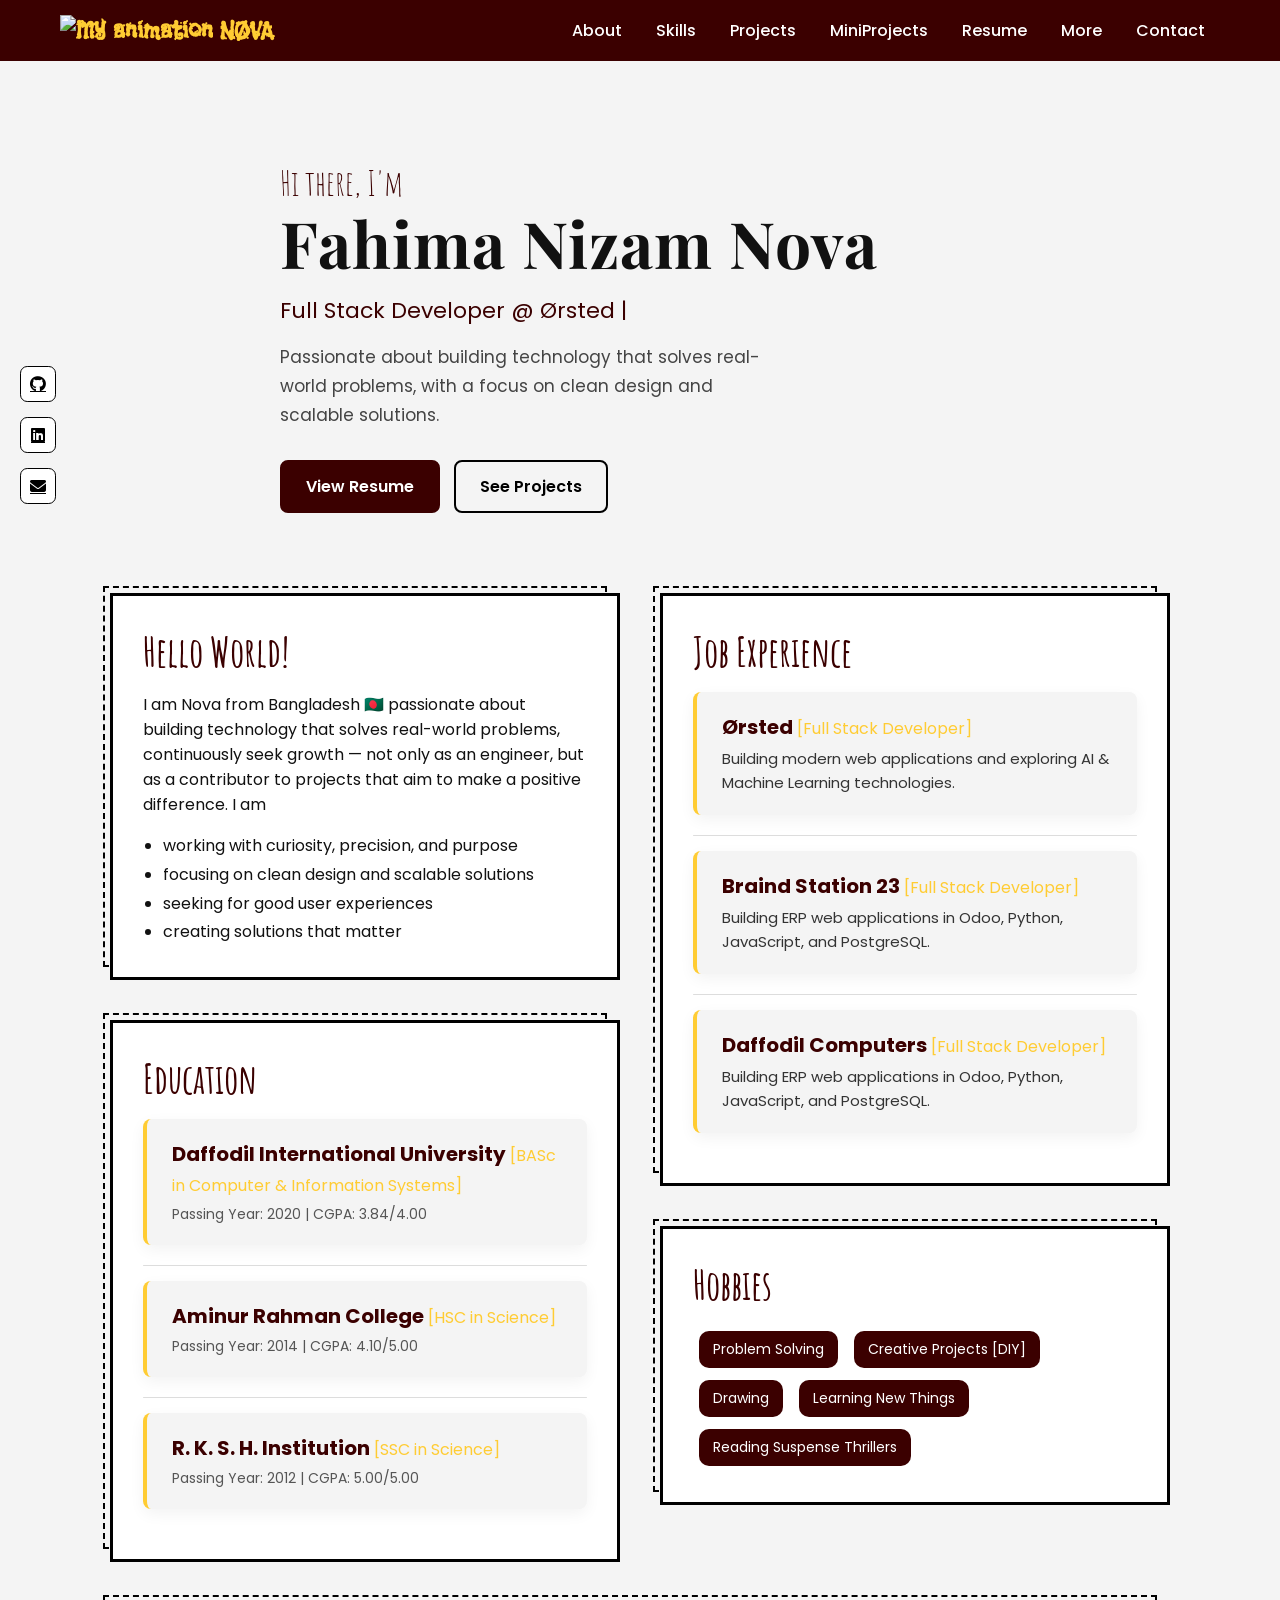
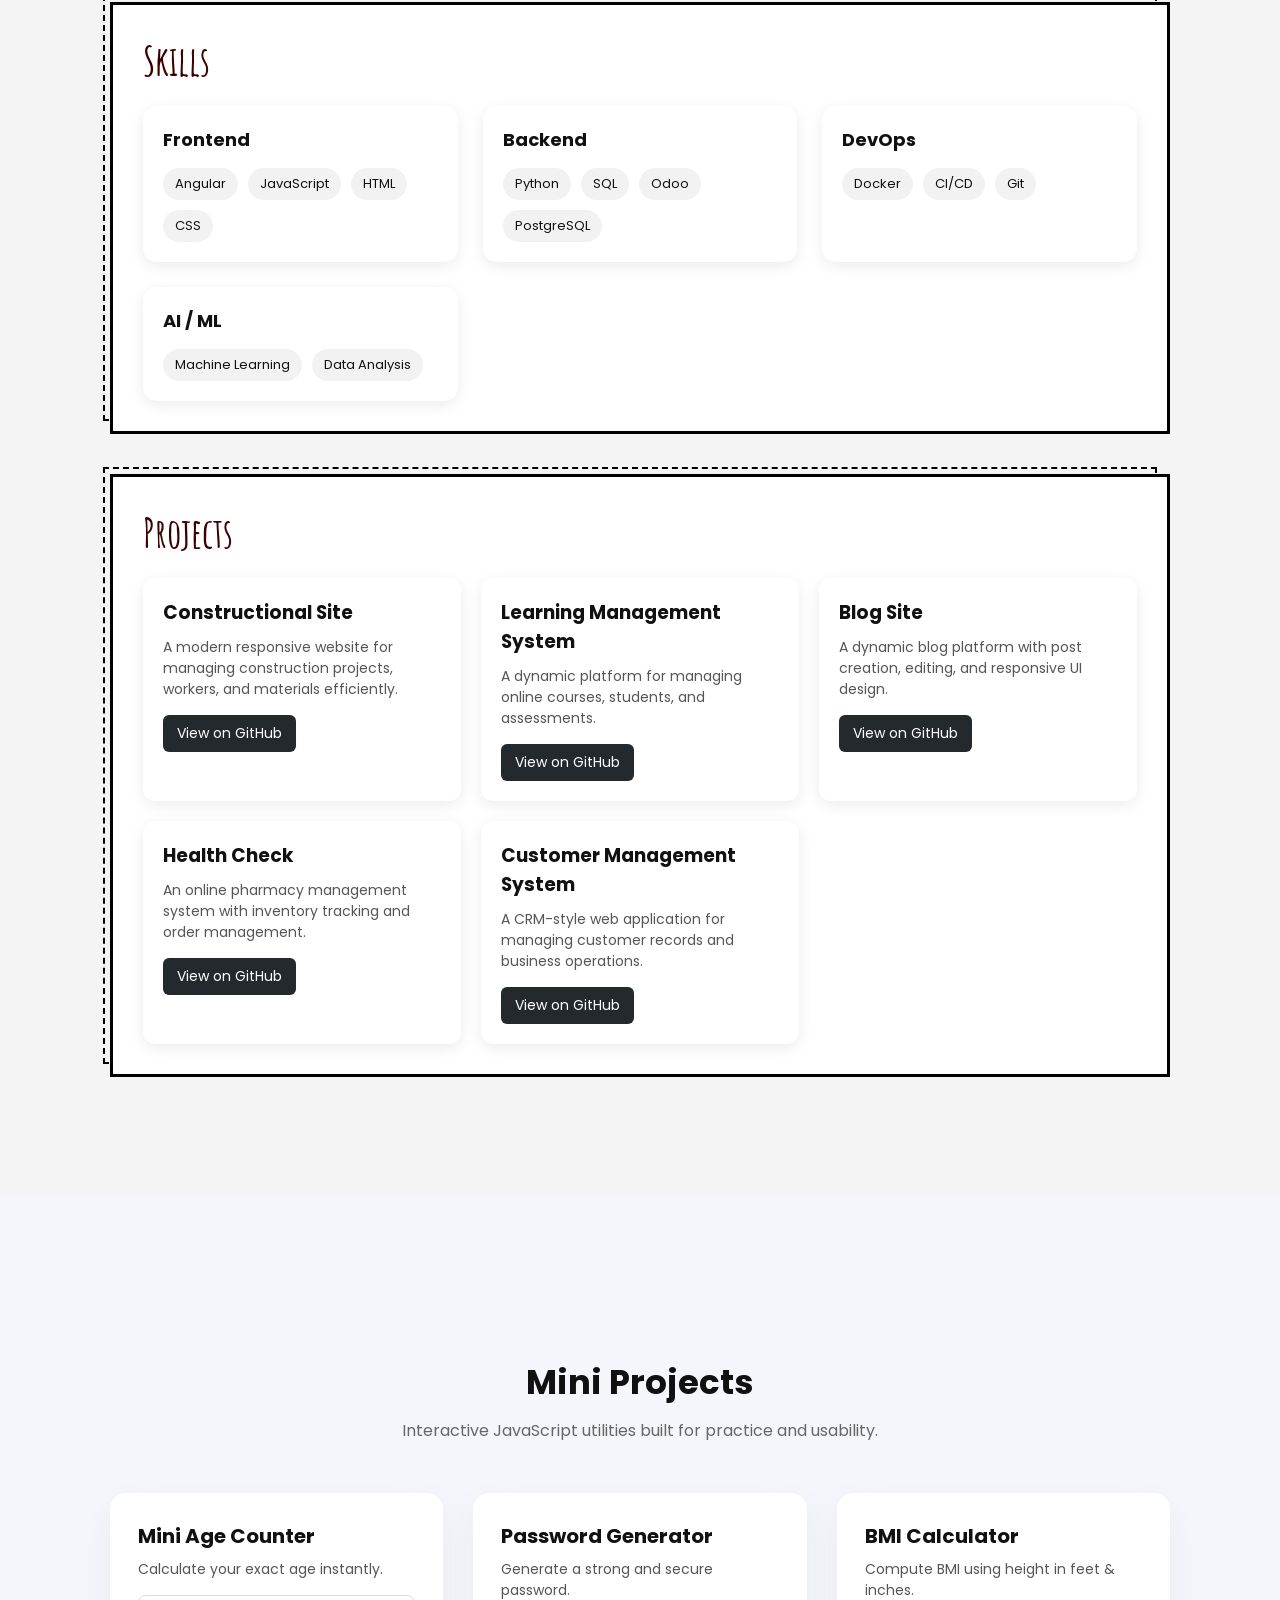
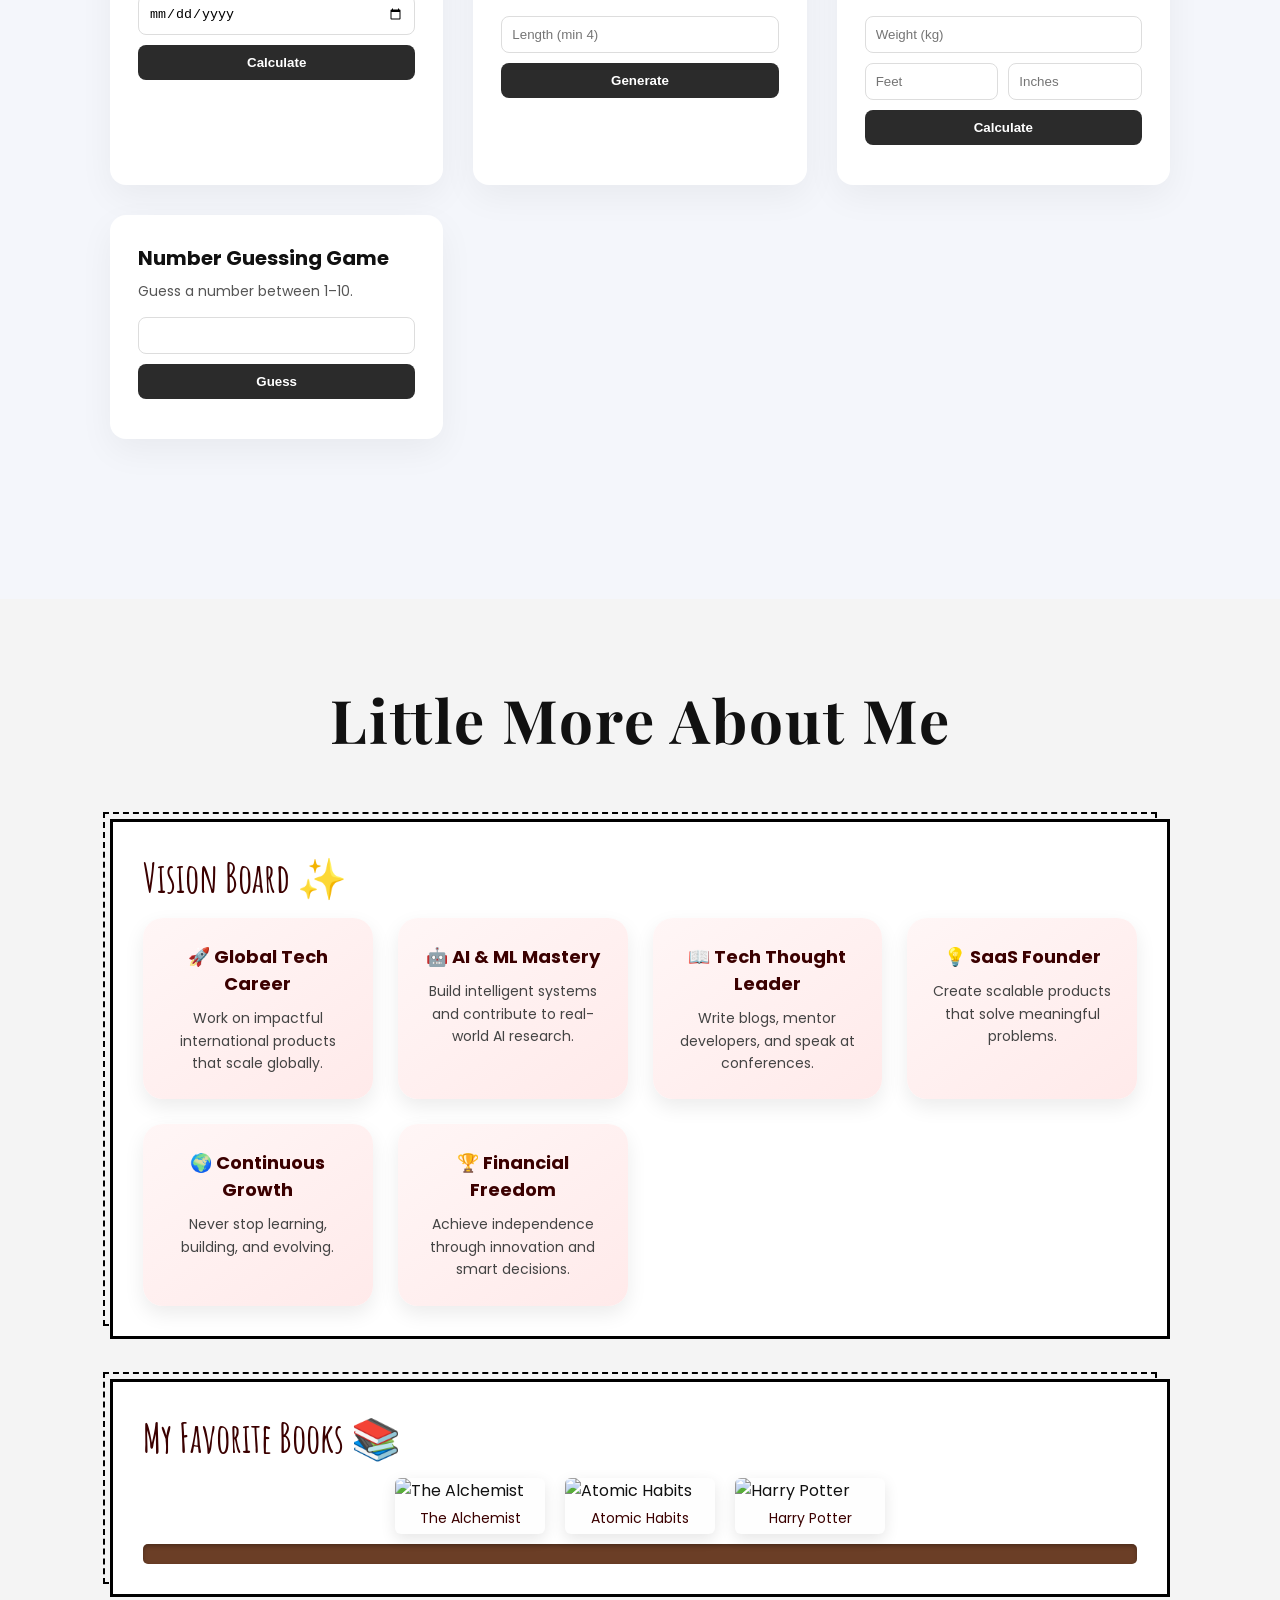
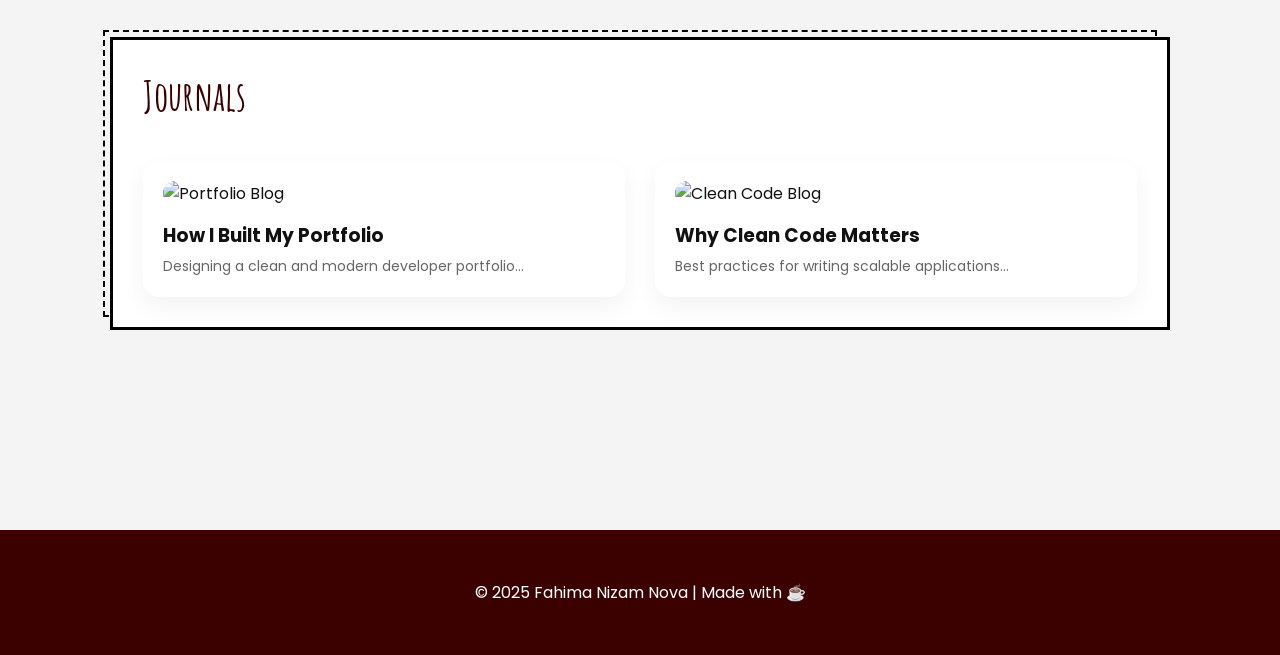
==== index.html @ 0712ff19 "profile image removed and made the page mobile responsive" ====
<!DOCTYPE html>
<html lang="en">

<head>
  <meta charset="UTF-8">
  <meta name="viewport" content="width=device-width, initial-scale=1.0">
  <title>Fahima Nizam Nova | Portfolio</title>

  <link rel="icon" type="image/png" href="assets/images/coffee.png">

  <link
    href="https://fonts.googleapis.com/css2?family=Amatic+SC:wght@700&family=Creepster&family=Flavors&family=Rubik+Wet+Paint&family=Patrick+Hand&family=Playfair+Display:wght@700&family=Poppins:wght@400;600&display=swap"
    rel="stylesheet">


  <link rel="stylesheet" href="https://cdnjs.cloudflare.com/ajax/libs/font-awesome/6.5.0/css/all.min.css">

  <link rel="stylesheet" href="assets/css/style.css">
</head>

<body>

  <!-- ================= NAVBAR ================= -->
  <nav class="navbar">
    <div class="nav-container">
      <div class="logo" id="logo">
        <img src="assets/images/hp_owl.png" alt="My animation" width="20">
        NØVA
      </div>

      <div class="nav-menu">
        <a href="#about">About</a>
        <a href="#skills">Skills</a>
        <a href="#projects">Projects</a>
        <a href="#mini-projects">MiniProjects</a>
        <a href="https://drive.google.com/file/d/1f1sk7_fA4Vdjxr1X1xU9TRYpZYT4E-xo/view?usp=sharing"
          target="_blank">Resume</a>
        <a href="#more-about">More</a>
        <a href="#contact">Contact</a>
      </div>

      <!-- <div class="nav-social">
        <a href="https://github.com/fahimanizam" target="_blank"><i class="fab fa-github"></i></a>
        <a href="https://www.linkedin.com/in/fahima-nizam-nova/" target="_blank"><i class="fab fa-linkedin"></i></a>
        <a href="https://www.facebook.com/fahimanizam" target="_blank"><i class="fab fa-facebook"></i></a>
      </div> -->
    </div>
  </nav>

  <!-- ================= RESUME ================= -->
  <section id="resume">
    <div class="container">
      <div class="hero">
        <div class="hero-text">
          <span class="hero-greeting">Hi there, I'm</span>
          <h1>Fahima Nizam Nova</h1>
          <p class="hero-role">Full Stack Developer @ Ørsted | <span class="typing"></span></p>
          <p class="hero-bio">Passionate about building technology that solves real-world problems, with a focus on
            clean design and scalable solutions.</p>
          <div class="hero-actions">
            <a href="https://drive.google.com/file/d/1f1sk7_fA4Vdjxr1X1xU9TRYpZYT4E-xo/view?usp=sharing"
              target="_blank" class="hero-btn primary">View Resume</a>
            <a href="#projects" class="hero-btn">See Projects</a>
          </div>
        </div>
      </div>

      <div class="grid">
        <div>

          <div class="section" id="about">
            <h2>Hello World!</h2>
            <p>
              I am Nova from Bangladesh 🇧🇩 passionate about building technology that solves real-world problems,
              continuously seek growth — not only as an engineer, but as a contributor to projects that aim to make a
              positive difference. I am
            </p>

            <ul style="list-style-type: disc; padding-left: 20px; line-height: 1.8; margin-top: 15px;">
              <li>working with curiosity, precision, and purpose</li>
              <li>focusing on clean design and scalable solutions</li>
              <li>seeking for good user experiences</li>
              <li>creating solutions that matter</li>
            </ul>
          </div>

          <div class="section" id="education">
            <h2>Education</h2>
            <div class="education-item">
              <h3>Daffodil International University <span class="degree">[BASc in Computer & Information Systems]</span>
              </h3>
              <span class="duration">Passing Year: 2020 | CGPA: 3.84/4.00</span>
            </div>
            <div class="divider"></div>
            <div class="education-item">
              <h3>Aminur Rahman College <span class="degree">[HSC in Science]</span></h3>
              <span class="duration">Passing Year: 2014 | CGPA: 4.10/5.00</span>
            </div>
            <div class="divider"></div>
            <div class="education-item">
              <h3>R. K. S. H. Institution <span class="degree">[SSC in Science]</span></h3>
              <span class="duration">Passing Year: 2012 | CGPA: 5.00/5.00</span>
            </div>
          </div>
        </div>

        <div>

          <div class="section" id="experience">
            <h2>Job Experience</h2>

            <div class="experience-item" data-start="2023-09-01">
              <h3>Ørsted <span class="role">[Full Stack Developer]</span></h3>
              <span class="duration"></span>
              <p>Building modern web applications and exploring AI & Machine Learning technologies.</p>
            </div>

            <div class="divider"></div>

            <div class="experience-item" data-start="2022-01-01" data-end="2023-05-31">
              <h3>Braind Station 23 <span class="role">[Full Stack Developer]</span></h3>
              <span class="duration"></span>
              <p>Building ERP web applications in Odoo, Python, JavaScript, and PostgreSQL.</p>
            </div>

            <div class="divider"></div>

            <div class="experience-item" data-start="2020-11-01" data-end="2021-12-31">
              <h3>Daffodil Computers <span class="role">[Full Stack Developer]</span></h3>
              <span class="duration"></span>
              <p>Building ERP web applications in Odoo, Python, JavaScript, and PostgreSQL.</p>
            </div>
          </div>

          <div class="section">
            <h2>Hobbies</h2>
            <div class="hobbies">
              <span>Problem Solving</span>
              <span>Creative Projects [DIY]</span>
              <span>Drawing</span>
              <span>Learning New Things</span>
              <span>Reading Suspense Thrillers</span>
            </div>
          </div>

        </div>
      </div>

      <!-- ================= SKILLS ================= -->
      <div class="section" id="skills">
        <h2>Skills</h2>

        <div class="skills-container">

          <!-- Frontend -->
          <div class="skill-category">
            <h3>Frontend</h3>
            <div class="skill-tags">
              <span>Angular</span>
              <span>JavaScript</span>
              <span>HTML</span>
              <span>CSS</span>
            </div>
          </div>

          <!-- Backend -->
          <div class="skill-category">
            <h3>Backend</h3>
            <div class="skill-tags">
              <span>Python</span>
              <span>SQL</span>
              <span>Odoo</span>
              <span>PostgreSQL</span>
            </div>
          </div>

          <!-- DevOps -->
          <div class="skill-category">
            <h3>DevOps</h3>
            <div class="skill-tags">
              <span>Docker</span>
              <span>CI/CD</span>
              <span>Git</span>
            </div>
          </div>

          <!-- AI & ML -->
          <div class="skill-category">
            <h3>AI / ML</h3>
            <div class="skill-tags">
              <span>Machine Learning</span>
              <span>Data Analysis</span>
            </div>
          </div>

        </div>
      </div>

      <!-- ================= PROJECTS ================= -->
      <div class="section" id="projects">
        <h2>Projects</h2>

        <div class="projects-container">

          <div class="project-card">
            <h3>Constructional Site</h3>
            <p>A modern responsive website for managing construction projects, workers, and materials efficiently.
            </p>
            <a href="https://github.com/fahimanizam/construction_management_system.git" target="_blank"
              class="github-btn">View on
              GitHub</a>
          </div>

          <div class="project-card">
            <h3>Learning Management System</h3>
            <p>A dynamic platform for managing online courses, students, and assessments.</p>
            <a href="https://github.com/fahimanizam/learning_management_system" target="_blank" class="github-btn">View
              on GitHub</a>
          </div>

          <div class="project-card">
            <h3>Blog Site</h3>
            <p>A dynamic blog platform with post creation, editing, and responsive UI design.</p>
            <a href="https://github.com/yourusername/blog-site" target="_blank" class="github-btn">View on
              GitHub</a>
          </div>

          <div class="project-card">
            <h3>Health Check</h3>
            <p>An online pharmacy management system with inventory tracking and order management.</p>
            <a href="https://github.com/fahimanizam/health-checks.git" target="_blank" class="github-btn">View on
              GitHub</a>
          </div>

          <div class="project-card">
            <h3>Customer Management System</h3>
            <p>A CRM-style web application for managing customer records and business operations.</p>
            <a href="https://github.com/fahimanizam/customer-management.git" target="_blank" class="github-btn">View on
              GitHub</a>
          </div>

        </div>
      </div>

    </div>
  </section>

  <!-- ================= MINI PROJECTS ================= -->
  <section id="mini-projects">
    <div class="container">
      <div class="mini-projects-header">
        <h1>Mini Projects</h1>
        <p>Interactive JavaScript utilities built for practice and usability.</p>
      </div>

      <div class="mini-projects-grid">

        <!-- Age Counter -->
        <div class="mini-project">
          <h2>Mini Age Counter</h2>
          <p>Calculate your exact age instantly.</p>
          <input type="date" id="birthdate">
          <button onclick="calculateAge()">Calculate</button>
          <div class="result" id="result"></div>
        </div>

        <!-- Password Generator -->
        <div class="mini-project">
          <h2>Password Generator</h2>
          <p>Generate a strong and secure password.</p>
          <input type="number" id="passLength" placeholder="Length (min 4)">
          <button onclick="generatePassword()">Generate</button>
          <div class="result" id="passwordResult"></div>
        </div>

        <!-- BMI Calculator -->
        <div class="mini-project">
          <h2>BMI Calculator</h2>
          <p>Compute BMI using height in feet & inches.</p>
          <input type="number" id="weight" placeholder="Weight (kg)">
          <div class="height-group">
            <input type="number" id="heightFeet" placeholder="Feet">
            <input type="number" id="heightInch" placeholder="Inches">
          </div>
          <button onclick="calculateBMI()">Calculate</button>
          <div class="result" id="bmiResult"></div>
        </div>

        <!-- Number Guessing -->
        <div class="mini-project">
          <h2>Number Guessing Game</h2>
          <p>Guess a number between 1–10.</p>
          <input type="number" id="guessInput" min="1" max="10">
          <button onclick="checkGuess()">Guess</button>
          <div class="result" id="guessResult"></div>
        </div>

      </div>
    </div>
  </section>

  <!-- More about me -->
  <section id="more-about">
    <div class="container">
      <div class="title">
        <h1>Little More About Me</h1>
      </div>
      <!-- ================= VISION BOARD ================= -->
      <div class="section" id="vision">
        <h2>Vision Board ✨</h2>
        <div class="vision-grid">
          <div class="vision-card">
            <h3>🚀 Global Tech Career</h3>
            <p>Work on impactful international products that scale globally.</p>
          </div>
          <div class="vision-card">
            <h3>🤖 AI & ML Mastery</h3>
            <p>Build intelligent systems and contribute to real-world AI research.</p>
          </div>
          <div class="vision-card">
            <h3>📖 Tech Thought Leader</h3>
            <p>Write blogs, mentor developers, and speak at conferences.</p>
          </div>
          <div class="vision-card">
            <h3>💡 SaaS Founder</h3>
            <p>Create scalable products that solve meaningful problems.</p>
          </div>
          <div class="vision-card">
            <h3>🌍 Continuous Growth</h3>
            <p>Never stop learning, building, and evolving.</p>
          </div>
          <div class="vision-card">
            <h3>🏆 Financial Freedom</h3>
            <p>Achieve independence through innovation and smart decisions.</p>
          </div>
        </div>
      </div>

      <!-- ================= LIBRARY ================= -->
      <div class="section" id="library">
        <h2>My Favorite Books 📚</h2>
        <div class="library-grid">
          <div class="book"
            onclick="openBook('The Alchemist', 'assets/images/books/the_alchemist.jpg', 'A novel by Paulo Coelho about a shepherd journey.')">
            <img src="assets/images/books/the_alchemist.jpg" alt="The Alchemist">
            <p>The Alchemist</p>
          </div>

          <div class="book"
            onclick="openBook('Atomic Habits', 'assets/images/atomic_habits.jpg', 'A self-help book by James Clear on habits.')">
            <img src="assets/images/books/atomic_habits.jpg" alt="Atomic Habits">
            <p>Atomic Habits</p>
          </div>

          <div class="book"
            onclick="openBook('Harry Potter', 'assets/images/books/harry_potter.jpg', 'A fantasy series by J.K. Rowling.')">
            <img src="assets/images/books/harry_potter.jpg" alt="Harry Potter">
            <p>Harry Potter</p>
          </div>
        </div>

        <div id="bookModal" class="book-modal">
          <div class="book-content">
            <span class="close-btn" onclick="closeBook()">✖</span>
            <img id="bookImg" src="" alt="">
            <h3 id="bookTitle"></h3>
            <p id="bookReview"></p>
          </div>
        </div>
      </div>

      <!-- Blog Section -->
      <div class="section" id="blog">
        <h2>Journals</h2>

        <div class="blog-grid">

          <div class="blog-card" data-title="How I Built My Portfolio" data-image="assets/images/blog1.jpg"
            data-content="In this article, I explain how I structured, designed, and optimized my portfolio website for performance and clean UI.">

            <img src="assets/images/blog1.jpg" alt="Portfolio Blog">
            <h3>How I Built My Portfolio</h3>
            <p>Designing a clean and modern developer portfolio...</p>
          </div>

          <div class="blog-card" data-title="Why Clean Code Matters" data-image="assets/images/blog2.jpg"
            data-content="Clean code improves maintainability, collaboration, and scalability. Here are the best practices I follow while building applications.">

            <img src="assets/images/blog2.jpg" alt="Clean Code Blog">
            <h3>Why Clean Code Matters</h3>
            <p>Best practices for writing scalable applications...</p>
          </div>

        </div>
      </div>

      <!-- Modal -->
      <div id="blogModal" class="blog-modal">
        <div class="blog-content">
          <span class="close-btn" onclick="closeBook()">✖</span>
          <img id="modalImage" src="">
          <h3 id="modalTitle"></h3>
          <p id="modalText"></p>
        </div>
      </div>

    </div>

    </div>
  </section>

  <audio id="bg-music" autoplay>
    <source src="assets/music/harry_potter.mp3" type="audio/mpeg">
  </audio>

  <!-- Social + Scroll Wrapper -->
  <div class="side-wrapper">

    <!-- Social Bar -->
    <div class="social-bar">
      <a href="https://github.com/fahimanizam" target="_blank" class="social-item"><i class="fab fa-github"></i></a>
      <a href="https://www.linkedin.com/in/fahima-nizam-nova/" target="_blank" class="social-item"><i
          class="fab fa-linkedin"></i></a>
      <a href="mailto:fahimanizamnova@gmail.com" title="Click me to email" class="social-item gmail">
        <i class="fas fa-envelope"></i>
        <span class="tooltip">fahimanizamnova@gmail.com</span>
      </a>
    </div>


    <!-- Scroll Buttons -->
    <div class="scroll-group">
      <button id="scrollUp" class="scroll-btn">↑</button>
      <button id="scrollDown" class="scroll-btn">↓</button>
    </div>

  </div>

  <!-- ================= FOOTER ================= -->
  <footer>
    <div class="footer" id="contact">
      <p>© 2025 Fahima Nizam Nova | Made with ☕</p>
    </div>
  </footer>

  <!-- ================= JS ================= -->
  <script src="assets/js/script.js"></script>

</body>

</html>
---- assets/css/style.css ----
/* ================= ROOT COLORS ================= */
    :root {
        --primary: #3b0000;
        --accent: #ffcc33;
        --light-bg: #f4f4f4;
        --card-bg: #ffffff;
        --mini-bg: #f9d3d3;
        --text-dark: #111;
        --shelf-bg: #6b3e26;
        --shelf-shadow: rgba(0, 0, 0, 0.3);
    }

    /* ================= GENERAL ================= */
    * {
        margin: 0;
        padding: 0;
        box-sizing: border-box;
        scroll-behavior: smooth;
    }

    body {
        background: var(--light-bg);
        font-family: 'Poppins', sans-serif;
        color: var(--text-dark);
    }

    html {
        scroll-behavior: smooth;
    }

    /* ================= NAVBAR ================= */
    .navbar {
        background: var(--primary);
        padding: 15px 60px;
        position: sticky;
        top: 0;
        z-index: 1000;
    }

    .nav-container {
        display: flex;
        justify-content: space-between;
        align-items: center;
    }

    .logo {
        font-family: 'Flavors', cursive;
        font-size: 24px;
        color: var(--accent);
        cursor: pointer;
        font-weight: bold;
    }

    .nav-menu a {
        margin: 0 15px;
        text-decoration: none;
        color: white;
        font-weight: 500;
        transition: 0.3s;
    }

    .nav-menu a:hover {
        color: var(--accent);
    }

    .nav-social a {
        margin-left: 15px;
        color: white;
        font-size: 18px;
        transition: 0.3s;
    }

    .nav-social a:hover {
        color: var(--accent);
    }

    .typing {
        color: var(--accent);
        font-weight: 600;
    }

    /* ================= CONTAINER ================= */
    .container {
        max-width: 1100px;
        margin: auto;
        padding: 80px 20px;
    }

    /* ================= TITLE ================= */
    .title {
        text-align: center;
        margin-bottom: 60px;
    }

    .title h1 {
        font-family: 'Playfair Display', serif;
        font-size: 60px;
        letter-spacing: 2px;
    }

    .title p {
        font-size: 22px;
        color: var(--primary);
        margin-top: 10px;
    }

    /* ================= GRID ================= */
    .grid {
        display: grid;
        grid-template-columns: 1fr 1fr;
        gap: 40px;
    }

    /* ================= HERO ================= */
    .hero {
        max-width: 720px;
        margin: 20px auto 80px;
    }

    .hero-greeting {
        display: inline-block;
        font-family: 'Amatic SC', cursive;
        font-size: 34px;
        color: var(--primary);
    }

    .hero-text h1 {
        font-family: 'Playfair Display', serif;
        font-size: 64px;
        line-height: 1.1;
        letter-spacing: 1px;
        margin: 4px 0 16px;
    }

    .hero-role {
        font-size: 22px;
        color: var(--primary);
        min-height: 1.5em;
    }

    .hero-bio {
        font-size: 17px;
        line-height: 1.7;
        color: #444;
        max-width: 480px;
        margin-top: 16px;
    }

    .hero-actions {
        display: flex;
        flex-wrap: wrap;
        gap: 14px;
        margin-top: 30px;
    }

    .hero-btn {
        padding: 12px 24px;
        border: 2px solid #000;
        border-radius: 8px;
        color: #000;
        text-decoration: none;
        font-weight: 600;
        transition: 0.3s;
    }

    .hero-btn.primary {
        background: var(--primary);
        border-color: var(--primary);
        color: white;
    }

    .hero-btn:hover {
        background: var(--accent);
        border-color: #000;
        color: #000;
        transform: translateY(-3px);
    }

    /* ================= CARD SECTION ================= */
    /* .section {
      padding: 30px;
      margin-bottom: 40px;
      background: var(--card-bg);
      border-radius: 12px;
      box-shadow: 0 8px 25px rgba(0, 0, 0, 0.08);
      transition: 0.3s ease;
      position: relative;
    } */

    .section {
        border: 3px solid #000;
        padding: 30px;
        margin-bottom: 40px;
        transition: 0.3s ease;
        position: relative;
        background: white;
    }

    .section::before {
        content: "";
        position: absolute;
        top: -10px;
        left: -10px;
        right: 10px;
        bottom: 10px;
        border: 2px dashed #000;
        z-index: -1;
    }

    .section-sticker {
        position: absolute;
        width: 70px;
        opacity: 0.08;
        top: -10px;
        right: -10px;
        transform: rotate(15deg);
        pointer-events: none;
        z-index: 0;
    }

    .section:nth-child(even) .section-sticker {
        left: -10px;
        right: auto;
        transform: rotate(-15deg);
    }

    .section:hover {
        transform: translateY(-5px);
    }

    .section h2 {
        font-family: 'Amatic SC', cursive;
        font-size: 40px;
        margin-bottom: 15px;
        color: var(--primary);
    }

    /* ================= SKILLS / HOBBIES ================= */
    .skills span,
    .hobbies span,
    .projects span {
        display: inline-block;
        background: var(--primary);
        color: white;
        padding: 8px 14px;
        margin: 6px;
        border-radius: 10px;
        font-size: 14px;
        transition: 0.3s;
        cursor: default;
    }

    .skills span:hover,
    .hobbies span:hover,
    .projects span:hover {
        background: var(--accent);
        border: #000 solid 1px;
        color: black;
    }

    /* ================= EDUCATION / EXPERIENCE ================= */
    .education-item,
    .experience-item {
        background: var(--light-bg);
        padding: 20px 25px;
        border-left: 4px solid var(--accent);
        margin-bottom: 20px;
        border-radius: 8px;
        position: relative;
        box-shadow: 0 5px 15px rgba(0, 0, 0, 0.05);
        transition: transform 0.3s ease, box-shadow 0.3s ease;
    }

    .education-item:hover,
    .experience-item:hover {
        transform: translateY(-5px);
        box-shadow: 0 8px 25px rgba(0, 0, 0, 0.1);
    }

    .education-item h3,
    .experience-item h3 {
        font-size: 20px;
        margin-bottom: 5px;
        color: var(--primary);
    }

    .education-item .degree,
    .experience-item .role {
        font-weight: normal;
        color: var(--accent);
        font-size: 16px;
    }

    .education-item .duration,
    .experience-item .duration {
        display: block;
        font-size: 14px;
        color: #555;
    }

    .experience-item p {
        font-size: 15px;
        line-height: 1.6;
        color: #333;
    }

    .divider {
        height: 1px;
        background: #ddd;
        margin: 15px 0;
        border-radius: 2px;
    }

    /* ================= SKILLS ================= */
    .skills-container {
        display: grid;
        grid-template-columns: repeat(auto-fit, minmax(min(250px, 100%), 1fr));
        gap: 25px;
        margin-top: 20px;
    }

    .skill-category {
        background: #ffffff;
        padding: 20px;
        border-radius: 14px;
        box-shadow: 0 4px 15px rgba(0, 0, 0, 0.08);
        transition: 0.3s ease;
    }

    .skill-category:hover {
        transform: translateY(-6px);
        box-shadow: 0 8px 20px rgba(0, 0, 0, 0.12);
    }

    .skill-category h3 {
        margin-bottom: 15px;
        font-size: 18px;
    }

    .skill-tags {
        display: flex;
        flex-wrap: wrap;
        gap: 10px;
    }

    .skill-tags span {
        background: #f2f2f2;
        padding: 6px 12px;
        border-radius: 20px;
        font-size: 13px;
        transition: 0.3s;
    }

    .skill-tags span:hover {
        background: var(--accent);
        color: black;
    }

    /* ================= PROJECTS ================= */

    .projects-container {
        display: grid;
        grid-template-columns: repeat(auto-fit, minmax(min(250px, 100%), 1fr));
        gap: 20px;
        margin-top: 20px;
    }

    .project-card {
        background: #ffffff;
        padding: 20px;
        border-radius: 12px;
        box-shadow: 0 4px 15px rgba(0, 0, 0, 0.08);
        transition: 0.3s ease;
    }

    .project-card:hover {
        transform: translateY(-5px);
        box-shadow: 0 6px 20px rgba(0, 0, 0, 0.12);
    }

    .project-card h3 {
        margin-bottom: 10px;
    }

    .project-card p {
        font-size: 14px;
        color: #555;
        margin-bottom: 15px;
    }

    .github-btn {
        display: inline-block;
        padding: 8px 14px;
        background: #24292e;
        color: white;
        text-decoration: none;
        border-radius: 6px;
        font-size: 14px;
        transition: 0.3s;
    }

    .github-btn:hover {
        background: var(--accent);
        color: black;
    }

    /* ================= MINI PROJECTS ================= */
    #mini-projects {
        padding: 80px 0;
        background: #f4f6fb;
    }

    .mini-projects-header {
        text-align: center;
        margin-bottom: 50px;
    }

    .mini-projects-header h1 {
        font-size: 34px;
        font-weight: 700;
        margin-bottom: 10px;
    }

    .mini-projects-header p {
        color: #666;
    }

    .mini-projects-grid {
        display: grid;
        grid-template-columns: repeat(auto-fit, minmax(min(280px, 100%), 1fr));
        gap: 30px;
    }

    .mini-project {
        background: #fff;
        padding: 28px;
        border-radius: 16px;
        box-shadow: 0 12px 35px rgba(0, 0, 0, 0.05);
        transition: 0.3s ease;
    }

    .mini-project:hover {
        transform: translateY(-6px);
        box-shadow: 0 18px 45px rgba(0, 0, 0, 0.08);
    }

    .mini-project h2 {
        font-size: 20px;
        margin-bottom: 8px;
    }

    .mini-project p {
        font-size: 14px;
        color: #555;
        margin-bottom: 15px;
    }

    .mini-project input {
        width: 100%;
        padding: 10px;
        margin-bottom: 10px;
        border-radius: 8px;
        border: 1px solid #ddd;
    }

    .height-group {
        display: flex;
        gap: 10px;
    }

    .mini-project button {
        width: 100%;
        padding: 10px;
        border-radius: 8px;
        border: none;
        background: #2b2b2b;
        color: #fff;
        font-weight: 600;
        cursor: pointer;
        transition: 0.3s ease;
    }

    .mini-project button:hover {
        background: #000;
    }

    .result {
        margin-top: 12px;
        font-weight: 600;
    }

    /* ================= VISION BOARD ================= */
    .vision-grid {
        display: grid;
        grid-template-columns: repeat(auto-fit, minmax(min(220px, 100%), 1fr));
        gap: 25px;
    }

    .vision-card {
        padding: 25px;
        border-radius: 20px;
        background: linear-gradient(145deg, #fff6f6, #ffeaea);
        box-shadow: 0 8px 20px rgba(0, 0, 0, 0.08);
        transition: all 0.4s ease;
        text-align: center;
        position: relative;
        overflow: hidden;
    }

    .vision-card h3 {
        font-size: 18px;
        margin-bottom: 10px;
        color: var(--primary);
    }

    .vision-card p {
        font-size: 14px;
        color: #444;
        line-height: 1.6;
    }

    .vision-card:hover {
        transform: translateY(-8px) scale(1.03);
        box-shadow: 0 12px 30px rgba(255, 204, 51, 0.3);
    }

    .vision-card::before {
        content: "";
        position: absolute;
        width: 120%;
        height: 120%;
        background: radial-gradient(circle, rgba(255, 204, 51, 0.15) 0%, transparent 60%);
        top: -10%;
        left: -10%;
        opacity: 0;
        transition: 0.4s;
    }

    .vision-card:hover::before {
        opacity: 1;
    }

    /* ================= BOOK LIBRARY ================= */
    .library-grid {
        display: flex;
        flex-wrap: wrap;
        gap: 20px;
        justify-content: center;
        position: relative;
        padding-bottom: 30px;
    }

    .library-grid::before {
        content: "";
        position: absolute;
        bottom: 0;
        left: 0;
        width: 100%;
        height: 20px;
        background: var(--shelf-bg);
        box-shadow: inset 0 2px 4px var(--shelf-shadow);
        border-radius: 5px;
    }

    .book {
        width: 150px;
        background: #fefefe;
        border-radius: 6px;
        overflow: hidden;
        box-shadow: 0 5px 15px rgba(0, 0, 0, 0.1);
        transition: transform 0.3s, box-shadow 0.3s;
        cursor: pointer;
        position: relative;
        z-index: 1;
    }

    .book img {
        width: 100%;
        height: 200px;
        object-fit: cover;
        transition: transform 0.4s, box-shadow 0.4s;
    }

    .book p {
        text-align: center;
        font-size: 14px;
        color: var(--primary);
        padding: 5px 0;
    }

    .book:hover img {
        transform: scale(1.05) rotate(-2deg);
        box-shadow: 0 10px 30px rgba(255, 204, 51, 0.4);
    }

    .book-modal {
        display: none;
        position: fixed;
        inset: 0;
        background: rgba(0, 0, 0, 0.6);
        justify-content: center;
        align-items: center;
        z-index: 2000;
    }

    .book-content {
        background: white;
        padding: 40px;
        width: 90%;
        max-width: 400px;
        border-radius: 15px;
        text-align: center;
        animation: fadeIn 0.4s ease;
        box-shadow: 0 15px 40px rgba(0, 0, 0, 0.2);
        position: relative;
    }

    .book-content img {
        width: 120px;
        height: 180px;
        object-fit: cover;
        margin-bottom: 15px;
        border-radius: 6px;
    }

    .close-btn {
        position: absolute;
        right: 20px;
        top: 20px;
        cursor: pointer;
        font-size: 20px;
    }

    /* Blog Modal */
    .blog-grid {
        display: grid;
        grid-template-columns: repeat(auto-fit, minmax(min(260px, 100%), 1fr));
        gap: 30px;
        margin-top: 40px;
    }

    .blog-card {
        background: #fff;
        padding: 20px;
        border-radius: 16px;
        box-shadow: 0 10px 25px rgba(0, 0, 0, 0.05);
        cursor: pointer;
        transition: 0.3s ease;
    }

    .blog-card:hover {
        transform: translateY(-6px);
    }

    .blog-card img {
        width: 100%;
        border-radius: 12px;
        margin-bottom: 15px;
    }

    .blog-card h3 {
        margin-bottom: 6px;
    }

    .blog-card p {
        color: #666;
        font-size: 14px;
    }

    /* Modal */
    .blog-modal {
        display: none;
        position: fixed;
        inset: 0;
        background: rgba(0, 0, 0, 0.6);
        justify-content: center;
        align-items: center;
        z-index: 999;
    }

    .blog-content {
        background: #fff;
        padding: 30px;
        width: 90%;
        max-width: 600px;
        border-radius: 18px;
        position: relative;
    }

    .blog-content img {
        width: 100%;
        border-radius: 12px;
        margin-bottom: 15px;
    }

    .close-btn {
        position: absolute;
        right: 20px;
        top: 20px;
        cursor: pointer;
        font-size: 20px;
    }

    /* Scroll Buttons */
    .side-wrapper {
        position: fixed;
        left: 20px;
        top: 50%;
        transform: translateY(-50%);
        display: flex;
        flex-direction: column;
        align-items: center;
        gap: 30px;
        z-index: 1000;
    }

    /* Social Bar */
    .social-bar {
        display: flex;
        flex-direction: column;
        gap: 15px;
    }

    .social-item {
        position: relative;
        display: flex;
        align-items: center;
        justify-content: center;
        width: 36px;
        height: 36px;
        background: white;
        color: black;
        font-weight: bold;
        border-radius: 20%;
        border: #000 solid 1px;
        cursor: pointer;
        font-family: sans-serif;
        text-align: center;
    }

    .social-item a {
        color: inherit;
        text-decoration: none;
        width: 100%;
        height: 100%;
        display: flex;
        align-items: center;
        justify-content: center;
    }

    .social-item:hover {
        background: var(--accent);
    }

    .social-item .tooltip {
        position: absolute;
        left: -220px;
        top: 50%;
        transform: translateY(-50%);
        width: 200px;
        background: white;
        color: #111;
        padding: 10px;
        border-radius: 8px;
        font-size: 13px;
        box-shadow: 0 5px 15px rgba(0, 0, 0, 0.15);
        opacity: 0;
        pointer-events: none;
        transition: 0.3s ease;
        z-index: 10;
    }

    .social-item:hover .tooltip {
        opacity: 1;
        pointer-events: auto;
    }

    /* .social-item {
      width: 42px;
      height: 42px;
      background: #fff;
      color: #111;
      border-radius: 30%;
      display: flex;
      align-items: center;
      justify-content: center;
      text-decoration: none;
      font-size: 14px;
      font-weight: 600;
      position: relative;
      transition: 0.3s ease;
    }

     */

    /* Gmail Tooltip */
    .gmail .tooltip {
        position: absolute;
        left: 55px;
        background: #222;
        color: #fff;
        padding: 6px 10px;
        border-radius: 6px;
        font-size: 12px;
        white-space: nowrap;
        opacity: 0;
        transform: translateX(-10px);
        transition: 0.3s ease;
    }

    .gmail:hover .tooltip {
        opacity: 1;
        transform: translateX(0);
    }

    /* Scroll Buttons */
    .scroll-group {
        display: flex;
        flex-direction: column;
        gap: 12px;
    }

    .scroll-btn {
        width: 36px;
        height: 36px;
        border-radius: 20%;
        border: #000 solid 1px;
        background: var(--card-bg);
        color: black;
        cursor: pointer;
        font-size: 18px;
        font-weight: bold;
        display: none;
        transition: 0.3s ease;
    }

    .scroll-btn:hover {
        background: var(--accent);
    }

    /* responsive */

    @keyframes fadeIn {
        from {
            transform: scale(0.8);
            opacity: 0;
        }

        to {
            transform: scale(1);
            opacity: 1;
        }
    }

    /* ================= FOOTER ================= */

    .footer {
        text-align: center;
        padding: 50px 0;
        background: var(--primary);
        color: white;
        margin-top: 80px;
    }

    .footer-social {
        margin-bottom: 20px;
    }

    .footer-social a {
        margin: 0 15px;
        font-size: 20px;
        color: white;
        transition: 0.3s;
    }

    .footer-social a:hover {
        color: var(--accent);
    }

    /* ================= RESPONSIVE ================= */
    body {
        overflow-x: hidden;
    }

    img {
        max-width: 100%;
    }

    /* Tablet */
    @media (max-width: 992px) {
        .navbar {
            padding: 15px 30px;
        }

        .nav-menu a {
            margin: 0 8px;
        }

        .title h1,
        .hero-text h1 {
            font-size: 48px;
        }
    }

    /* Mobile */
    @media (max-width: 768px) {

        .grid,
        .mini-projects-grid {
            grid-template-columns: 1fr;
            gap: 0;
        }

        /* Navbar: logo on top, links in a swipeable row */
        .navbar {
            padding: 12px 16px 8px;
        }

        .nav-container {
            flex-direction: column;
            align-items: center;
            gap: 8px;
        }

        .nav-menu {
            display: flex;
            width: 100%;
            overflow-x: auto;
            white-space: nowrap;
            -webkit-overflow-scrolling: touch;
            scrollbar-width: none;
            padding-bottom: 4px;
        }

        .nav-menu::-webkit-scrollbar {
            display: none;
        }

        .nav-menu a {
            margin: 0 10px;
            font-size: 14px;
            flex-shrink: 0;
        }

        /* Spacing */
        .container {
            padding: 40px 16px;
        }

        #mini-projects {
            padding: 40px 0;
        }

        .title {
            margin-bottom: 40px;
        }

        .title h1 {
            font-size: 34px;
            letter-spacing: 1px;
        }

        .title p {
            font-size: 17px;
        }

        .hero {
            margin: 0 auto 50px;
            text-align: center;
        }

        .hero-greeting {
            font-size: 28px;
        }

        .hero-text h1 {
            font-size: 36px;
        }

        .hero-role {
            font-size: 17px;
        }

        .hero-bio {
            font-size: 15px;
            margin: 12px auto 0;
        }

        .hero-actions {
            justify-content: center;
        }

        .section {
            padding: 20px 16px;
            margin-bottom: 32px;
        }

        .section::before {
            top: -6px;
            left: -6px;
            right: 6px;
            bottom: 6px;
        }

        .section h2 {
            font-size: 32px;
        }

        .education-item,
        .experience-item {
            padding: 16px;
        }

        .education-item h3,
        .experience-item h3 {
            font-size: 17px;
        }

        .education-item .degree,
        .experience-item .role {
            display: block;
            font-size: 14px;
        }

        .mini-projects-header h1 {
            font-size: 28px;
        }

        .mini-project {
            padding: 20px;
        }

        /* Books: two per row */
        .library-grid {
            gap: 16px;
        }

        .book {
            width: calc(50% - 8px);
            max-width: 150px;
        }

        .book img {
            height: 180px;
        }

        .book-content,
        .blog-content {
            padding: 28px 20px;
            max-height: 85vh;
            overflow-y: auto;
        }

        .close-btn {
            right: 14px;
            top: 12px;
        }

        /* Floating social + scroll bar: move off the content to bottom-right */
        .side-wrapper {
            left: auto;
            right: 12px;
            top: auto;
            bottom: 16px;
            transform: none;
            gap: 10px;
        }

        .social-bar {
            gap: 10px;
        }

        .social-item .tooltip {
            display: none;
        }

        .scroll-group {
            gap: 10px;
        }

        .footer {
            padding: 30px 16px;
            margin-top: 40px;
            font-size: 14px;
        }
    }

    /* Small phones */
    @media (max-width: 400px) {
        .title h1,
        .hero-text h1 {
            font-size: 30px;
        }

        .section h2 {
            font-size: 28px;
        }

        .height-group {
            flex-direction: column;
            gap: 0;
        }
    }
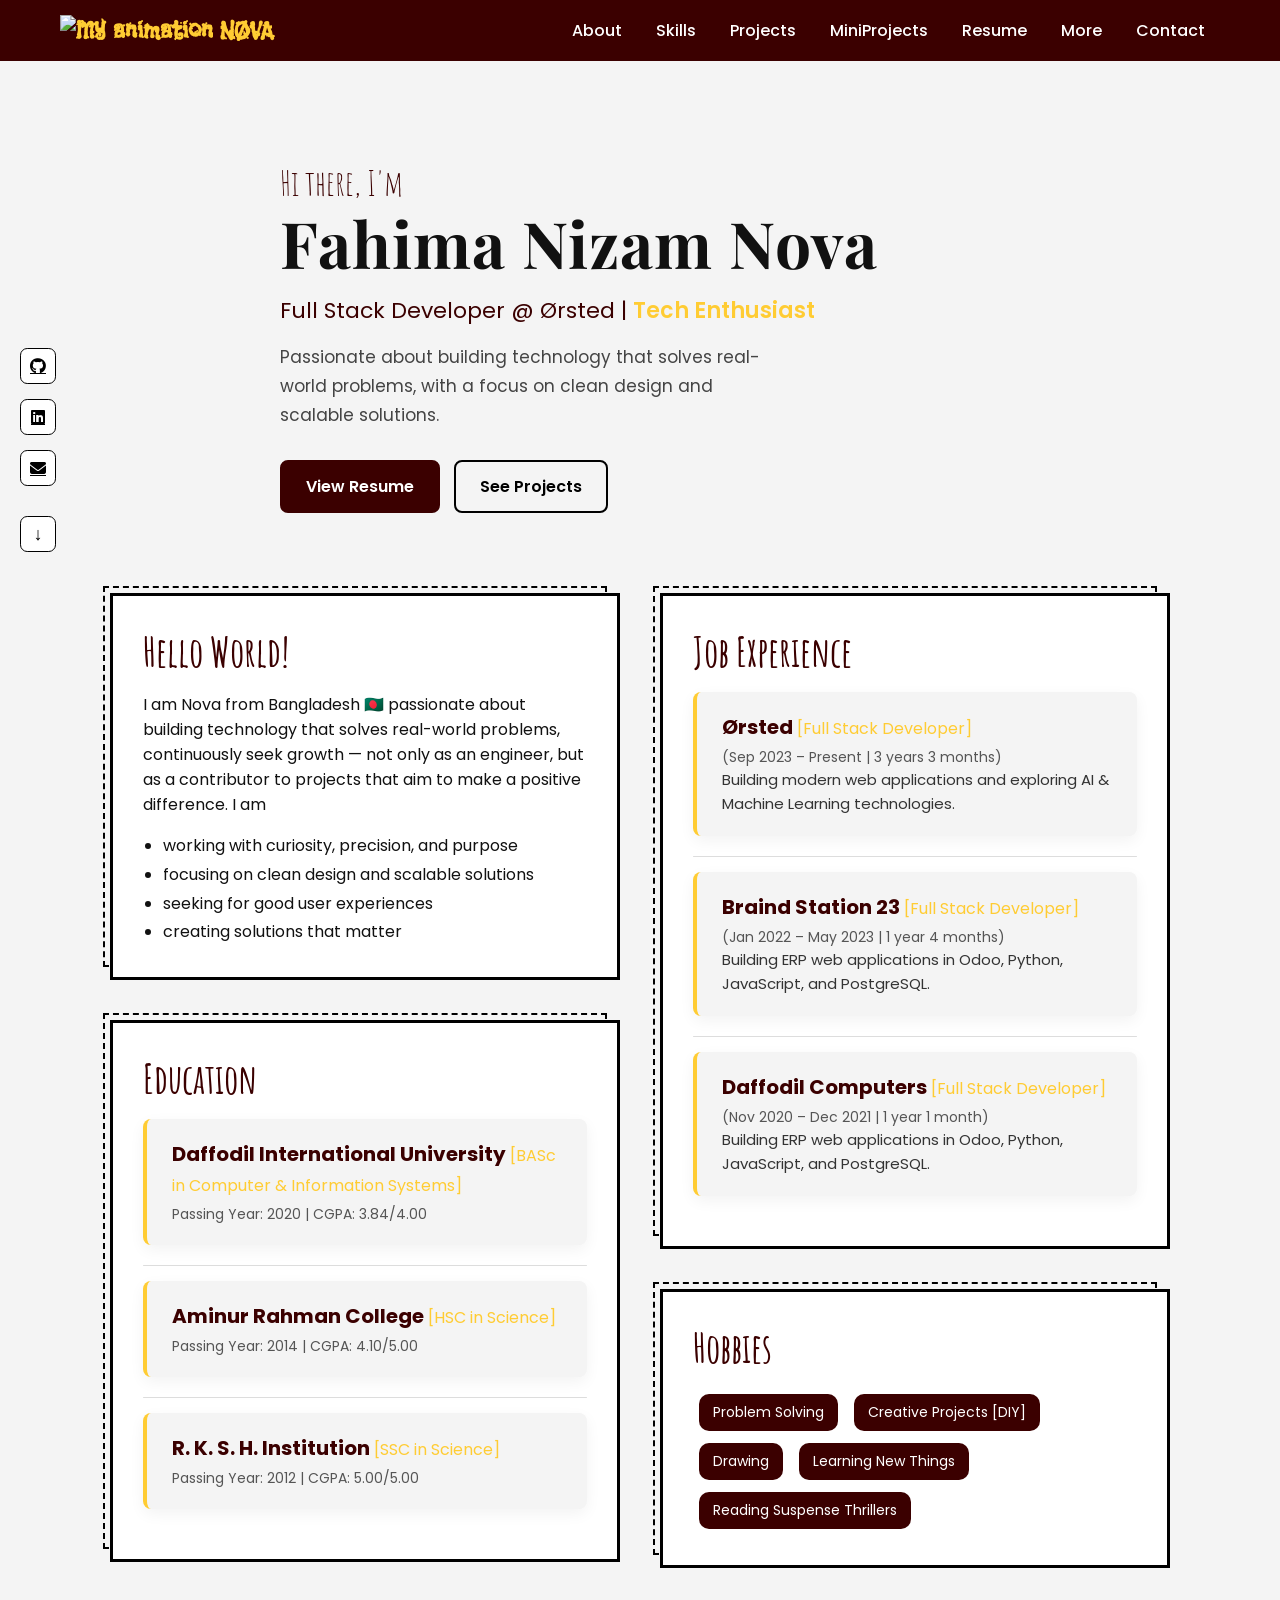
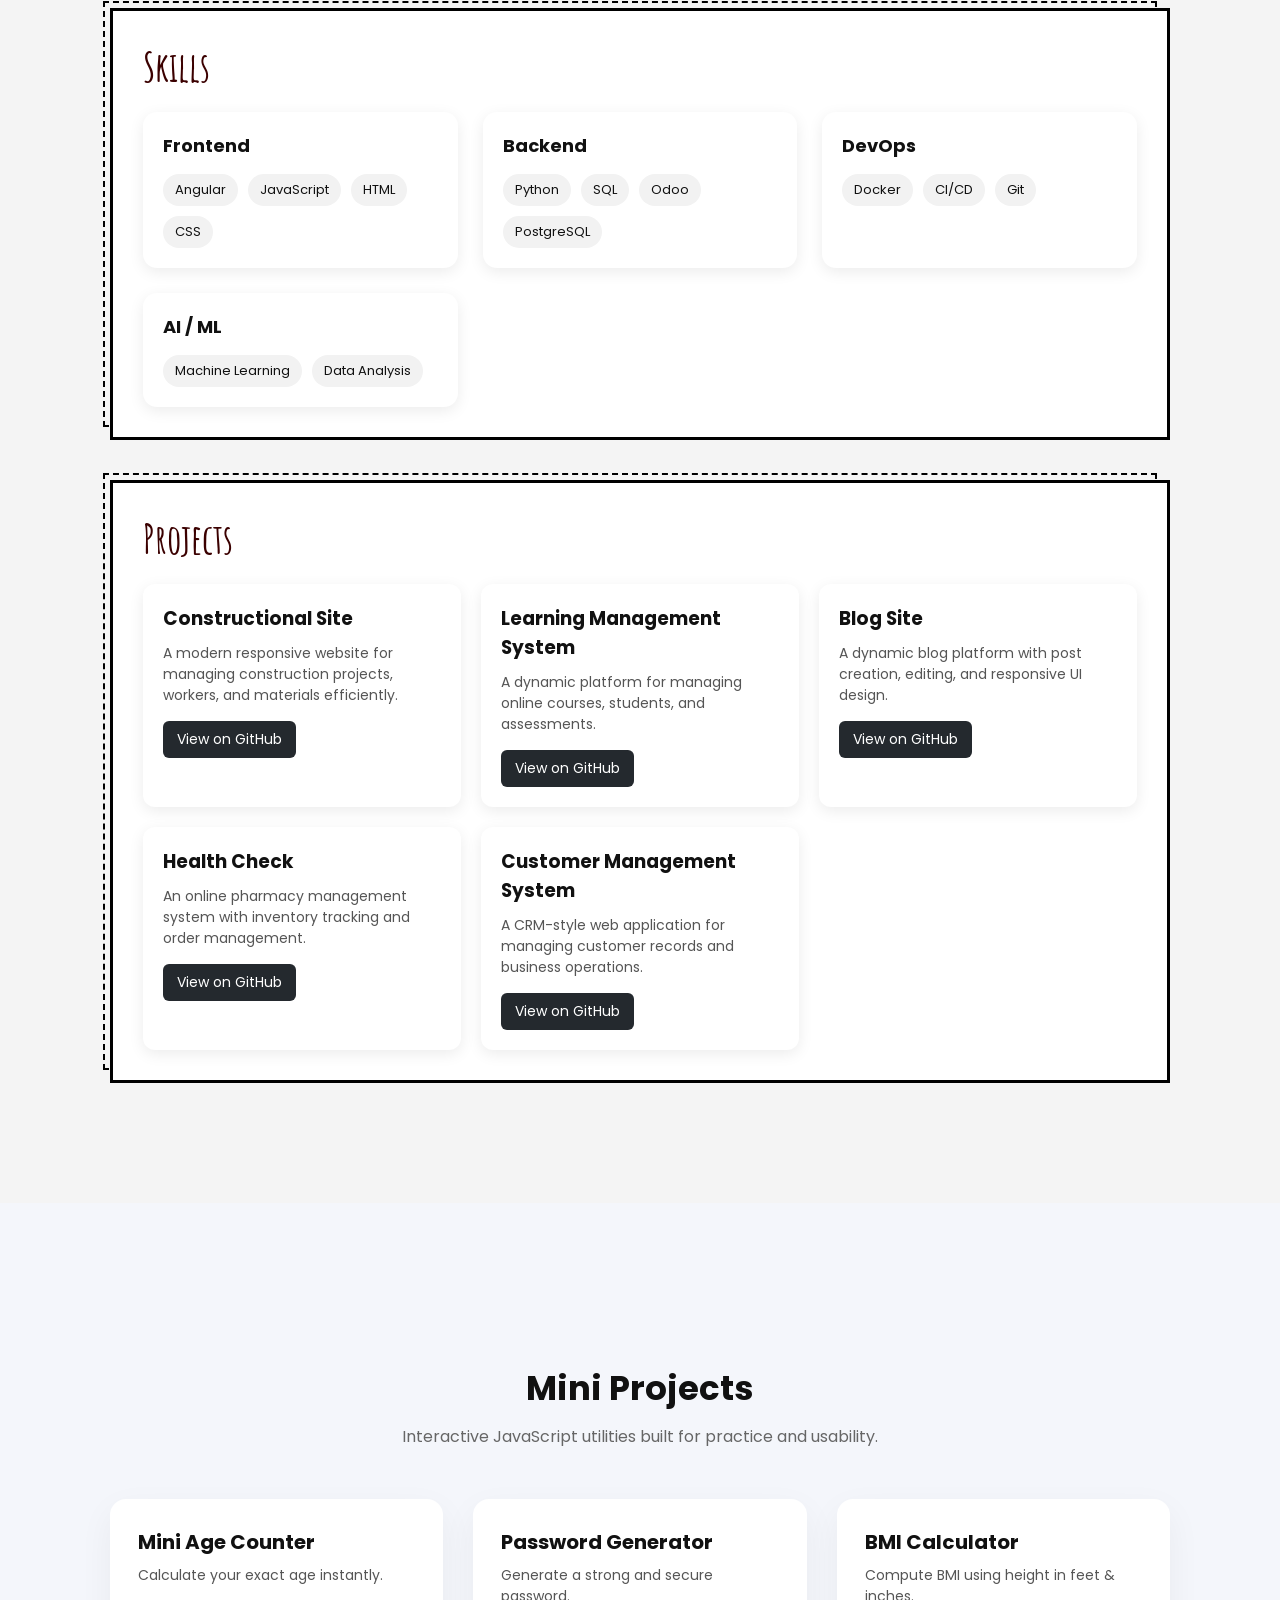
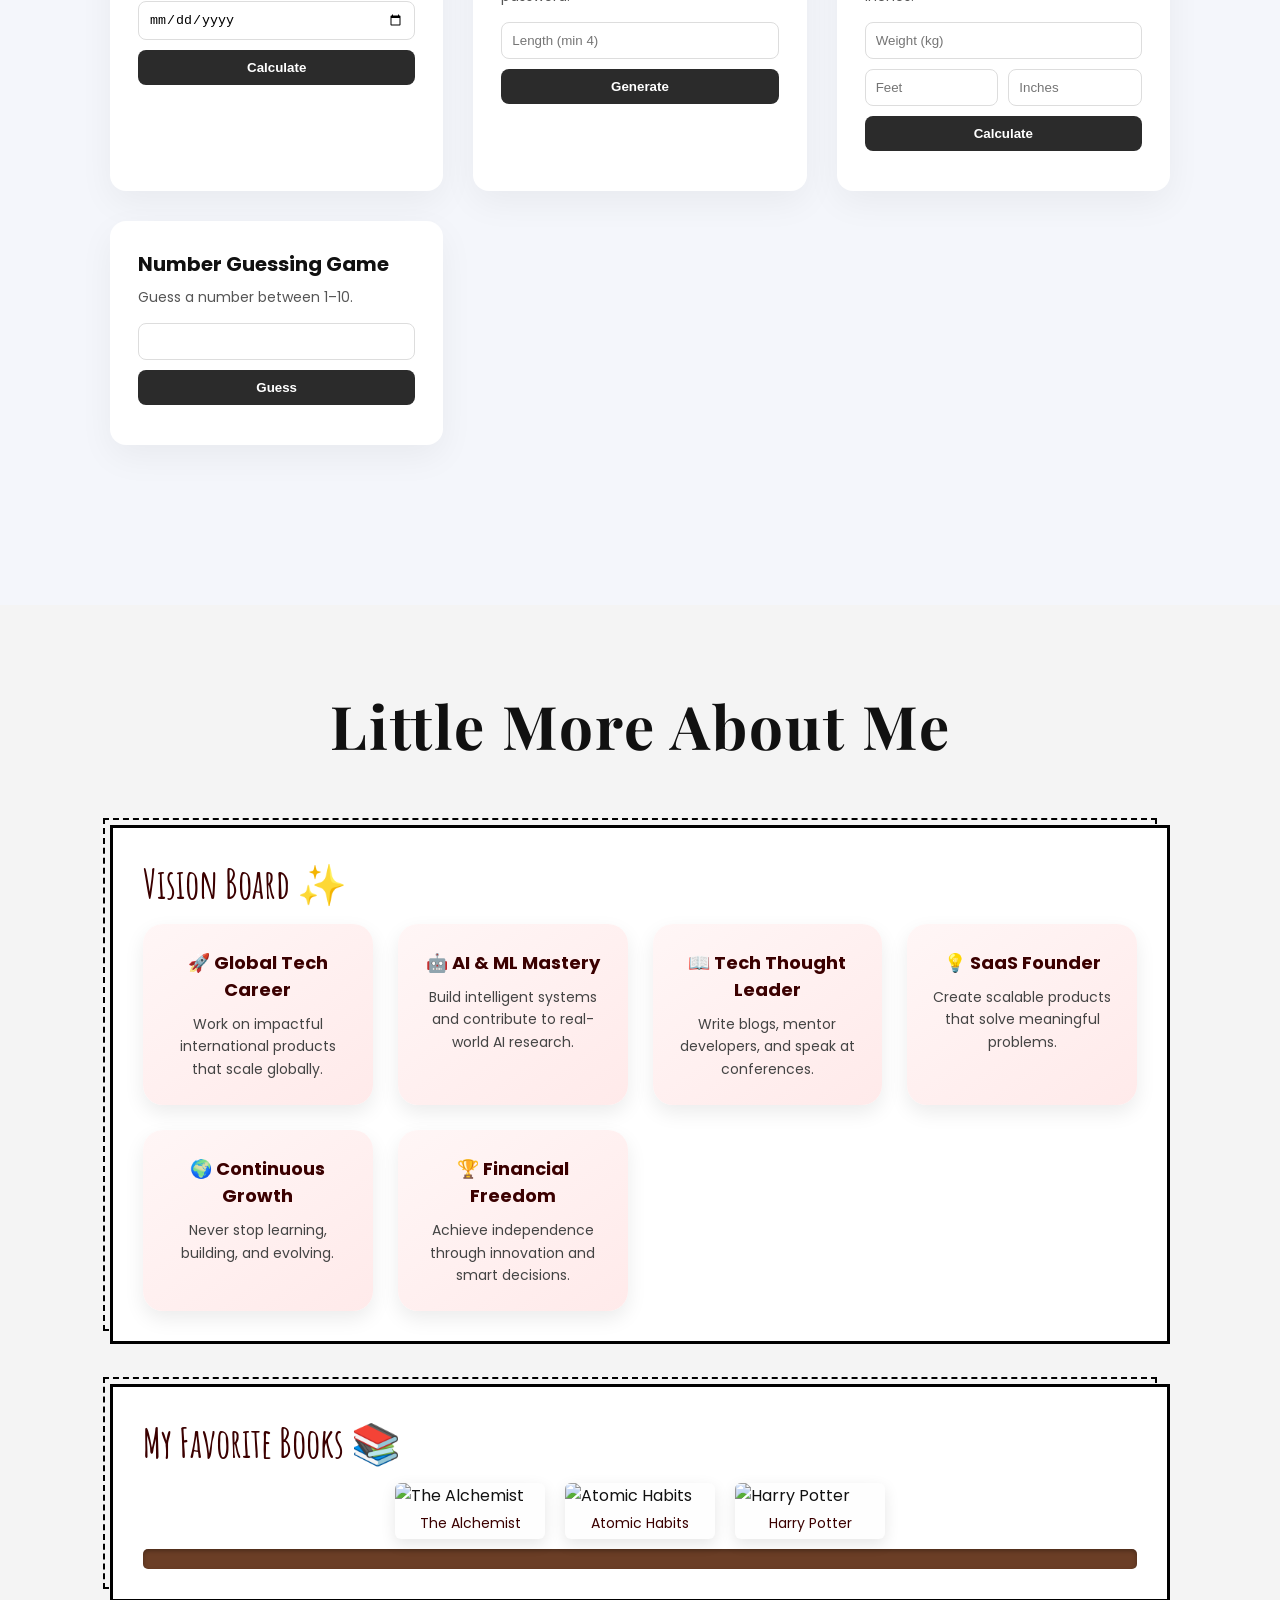
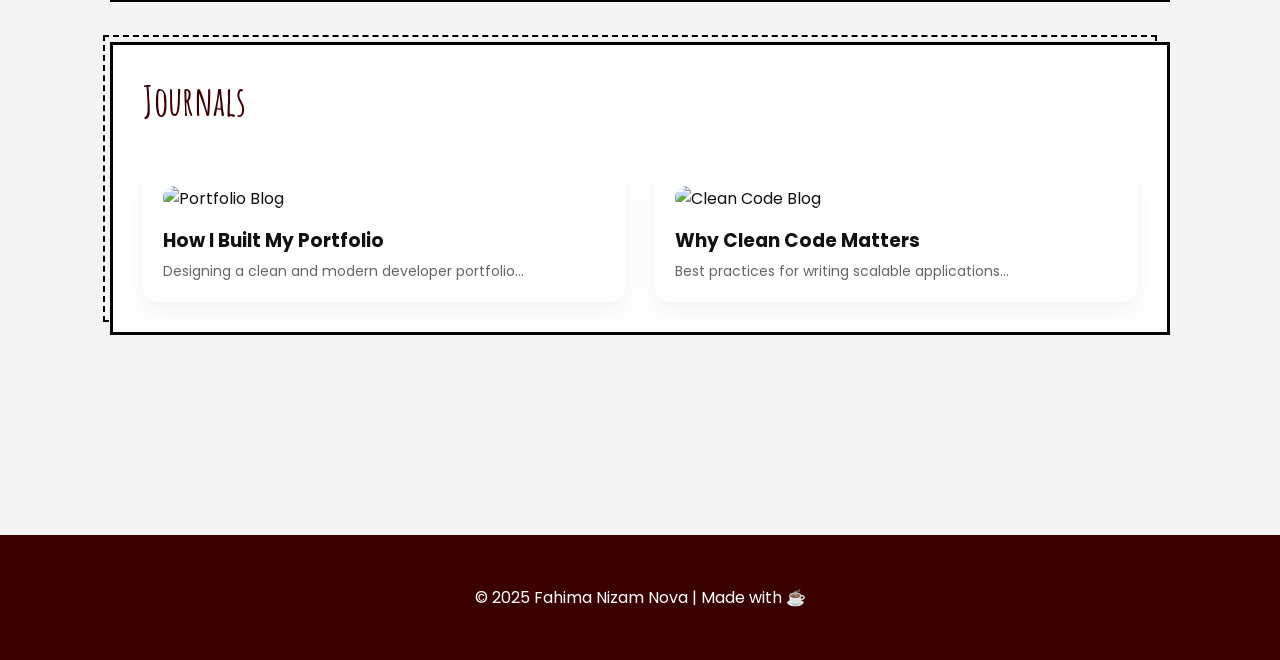
==== commit c9ad41d3: "made my resume downloadable" ====
--- a/index.html
+++ b/index.html
@@ -59,7 +59,7 @@
             clean design and scalable solutions.</p>
           <div class="hero-actions">
             <a href="https://drive.google.com/file/d/1f1sk7_fA4Vdjxr1X1xU9TRYpZYT4E-xo/view?usp=sharing"
-              target="_blank" class="hero-btn primary">View Resume</a>
+              target="_blank" class="hero-btn primary" id="viewResumeBtn">View Resume</a>
             <a href="#projects" class="hero-btn">See Projects</a>
           </div>
         </div>
@@ -408,6 +408,23 @@
 
     </div>
   </section>
+
+  <!-- Resume Modal -->
+  <div id="resumeModal" class="resume-modal">
+    <div class="resume-content">
+      <div class="resume-header">
+        <h3>Resume</h3>
+        <div class="resume-actions">
+          <a href="https://drive.google.com/uc?export=download&id=1f1sk7_fA4Vdjxr1X1xU9TRYpZYT4E-xo"
+            class="resume-download" title="Download PDF"><i class="fas fa-download"></i> Download</a>
+          <a href="https://drive.google.com/file/d/1f1sk7_fA4Vdjxr1X1xU9TRYpZYT4E-xo/view?usp=sharing"
+            target="_blank" title="Open in new tab"><i class="fas fa-up-right-from-square"></i></a>
+          <span class="resume-close" onclick="closeResume()">✖</span>
+        </div>
+      </div>
+      <iframe id="resumeFrame" title="Resume" allow="autoplay"></iframe>
+    </div>
+  </div>
 
   <audio id="bg-music" autoplay>
     <source src="assets/music/harry_potter.mp3" type="audio/mpeg">
--- a/assets/css/style.css
+++ b/assets/css/style.css
@@ -699,6 +699,77 @@
         top: 20px;
         cursor: pointer;
         font-size: 20px;
+    }
+
+    /* Resume Modal */
+    .resume-modal {
+        display: none;
+        position: fixed;
+        inset: 0;
+        background: rgba(0, 0, 0, 0.6);
+        justify-content: center;
+        align-items: center;
+        z-index: 2000;
+    }
+
+    .resume-content {
+        background: #fff;
+        width: 90%;
+        max-width: 900px;
+        height: 90vh;
+        border-radius: 18px;
+        display: flex;
+        flex-direction: column;
+        overflow: hidden;
+        animation: fadeIn 0.4s ease;
+        box-shadow: 0 15px 40px rgba(0, 0, 0, 0.2);
+    }
+
+    .resume-header {
+        display: flex;
+        justify-content: space-between;
+        align-items: center;
+        padding: 14px 20px;
+        border-bottom: 1px solid #eee;
+    }
+
+    .resume-header h3 {
+        margin: 0;
+    }
+
+    .resume-actions {
+        display: flex;
+        align-items: center;
+        gap: 18px;
+        font-size: 18px;
+    }
+
+    .resume-actions a {
+        color: inherit;
+    }
+
+    .resume-actions .resume-download {
+        display: inline-flex;
+        align-items: center;
+        gap: 8px;
+        padding: 8px 16px;
+        border-radius: 8px;
+        background: var(--primary);
+        color: #fff;
+        font-size: 14px;
+        font-weight: 600;
+        text-decoration: none;
+    }
+
+    .resume-close {
+        cursor: pointer;
+        font-size: 20px;
+    }
+
+    .resume-content iframe {
+        flex: 1;
+        width: 100%;
+        border: 0;
     }
 
     /* Scroll Buttons */
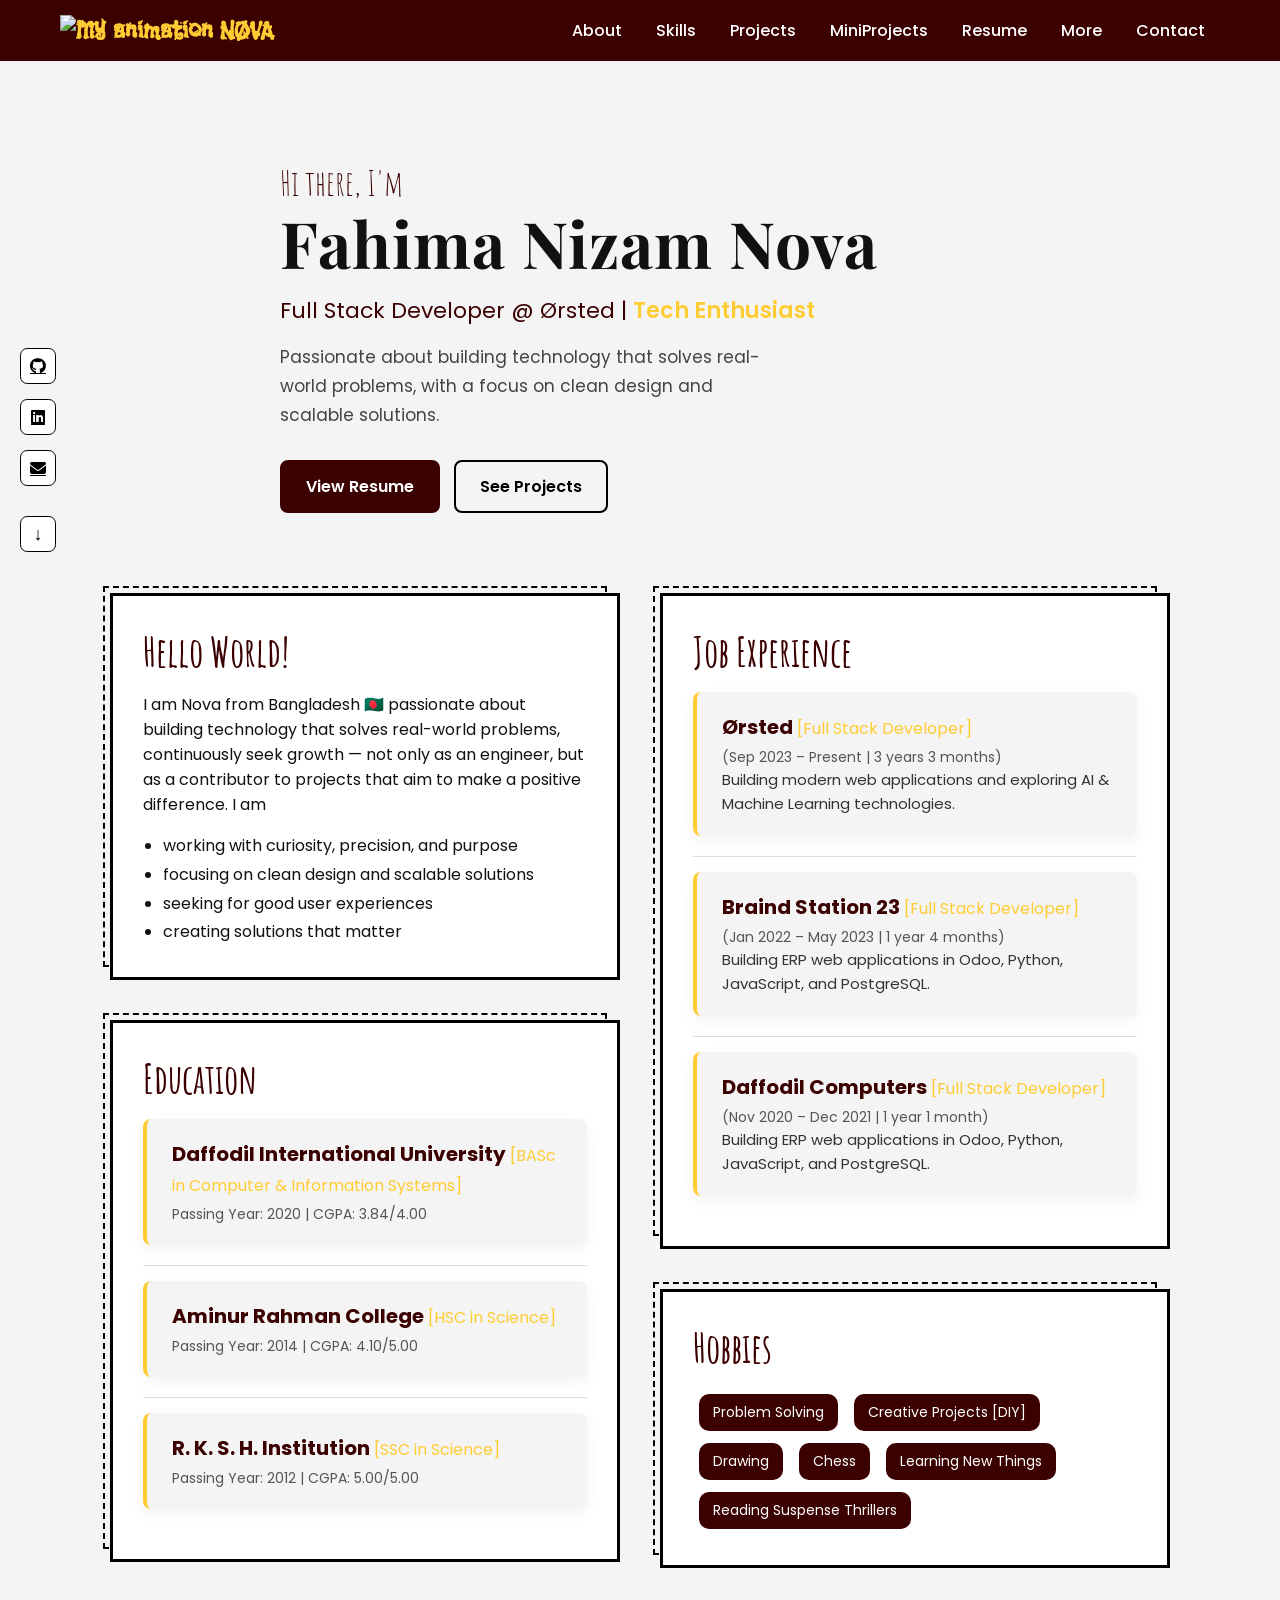
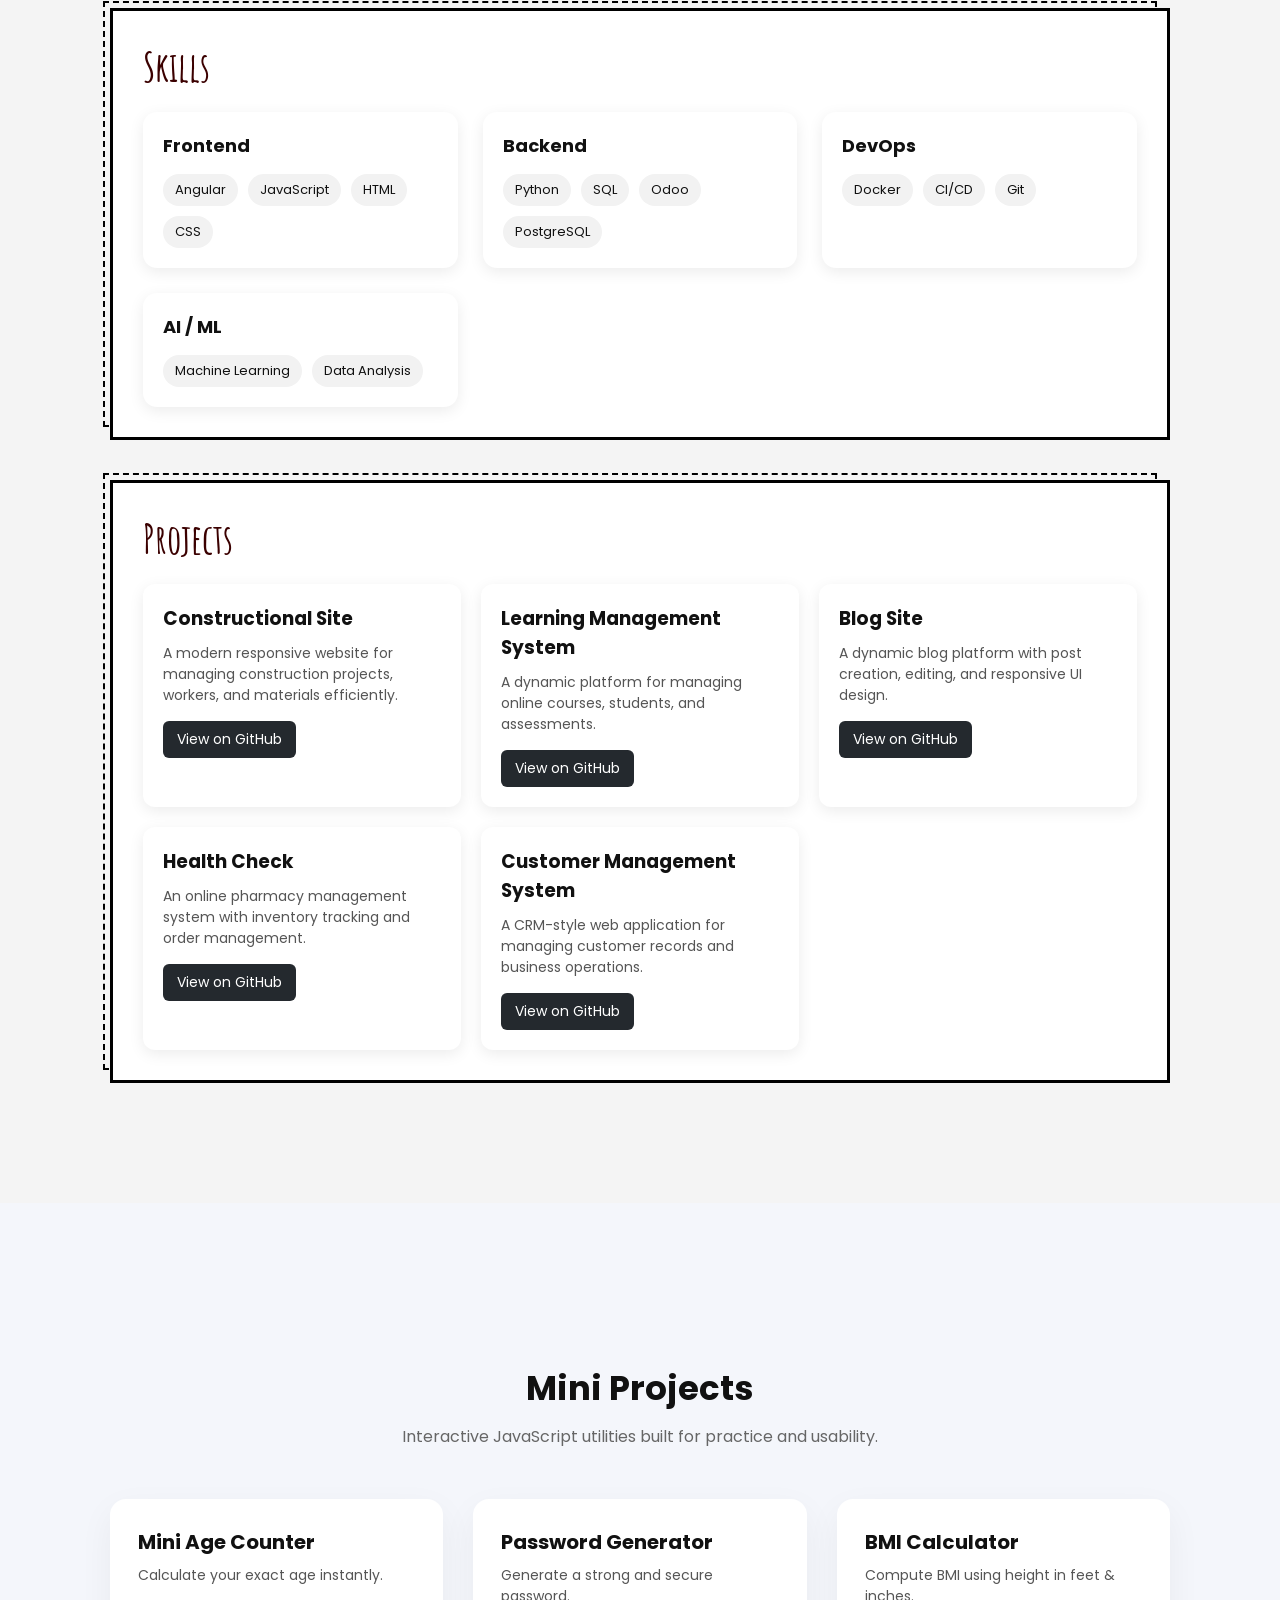
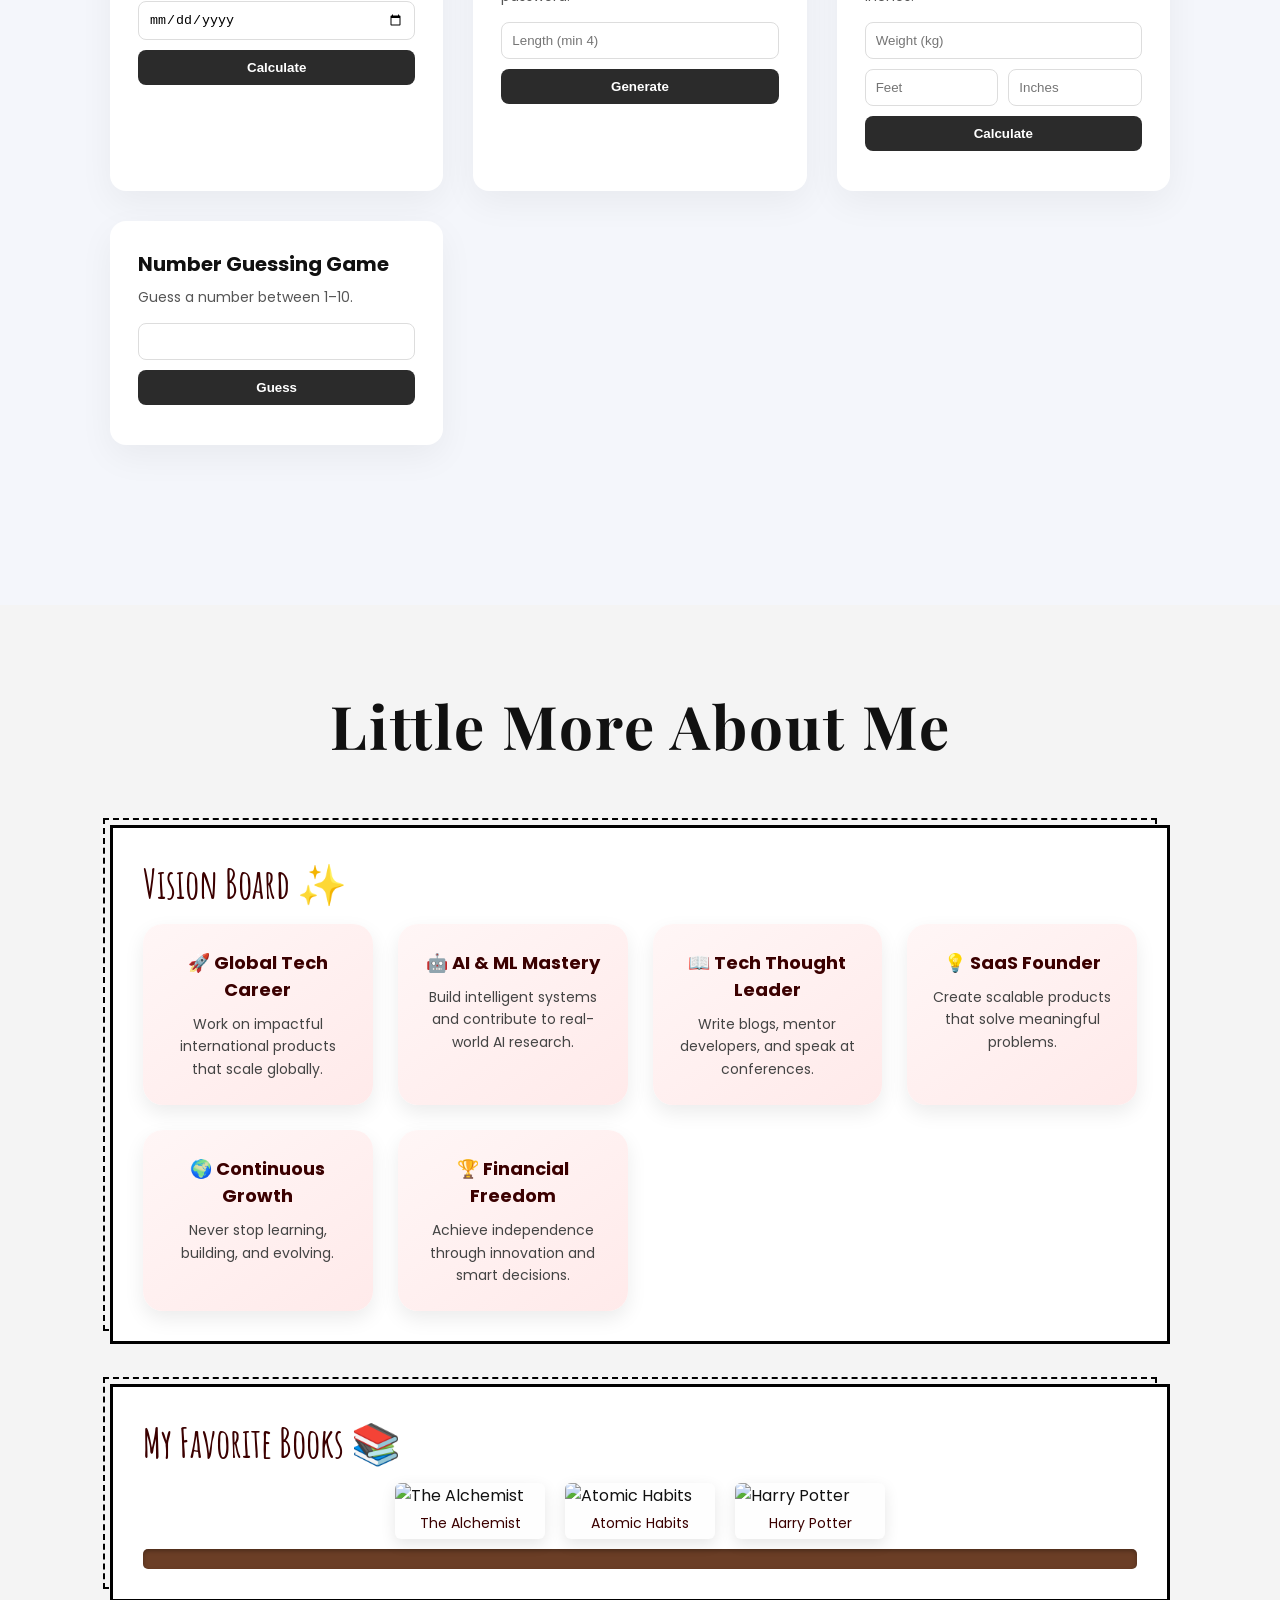
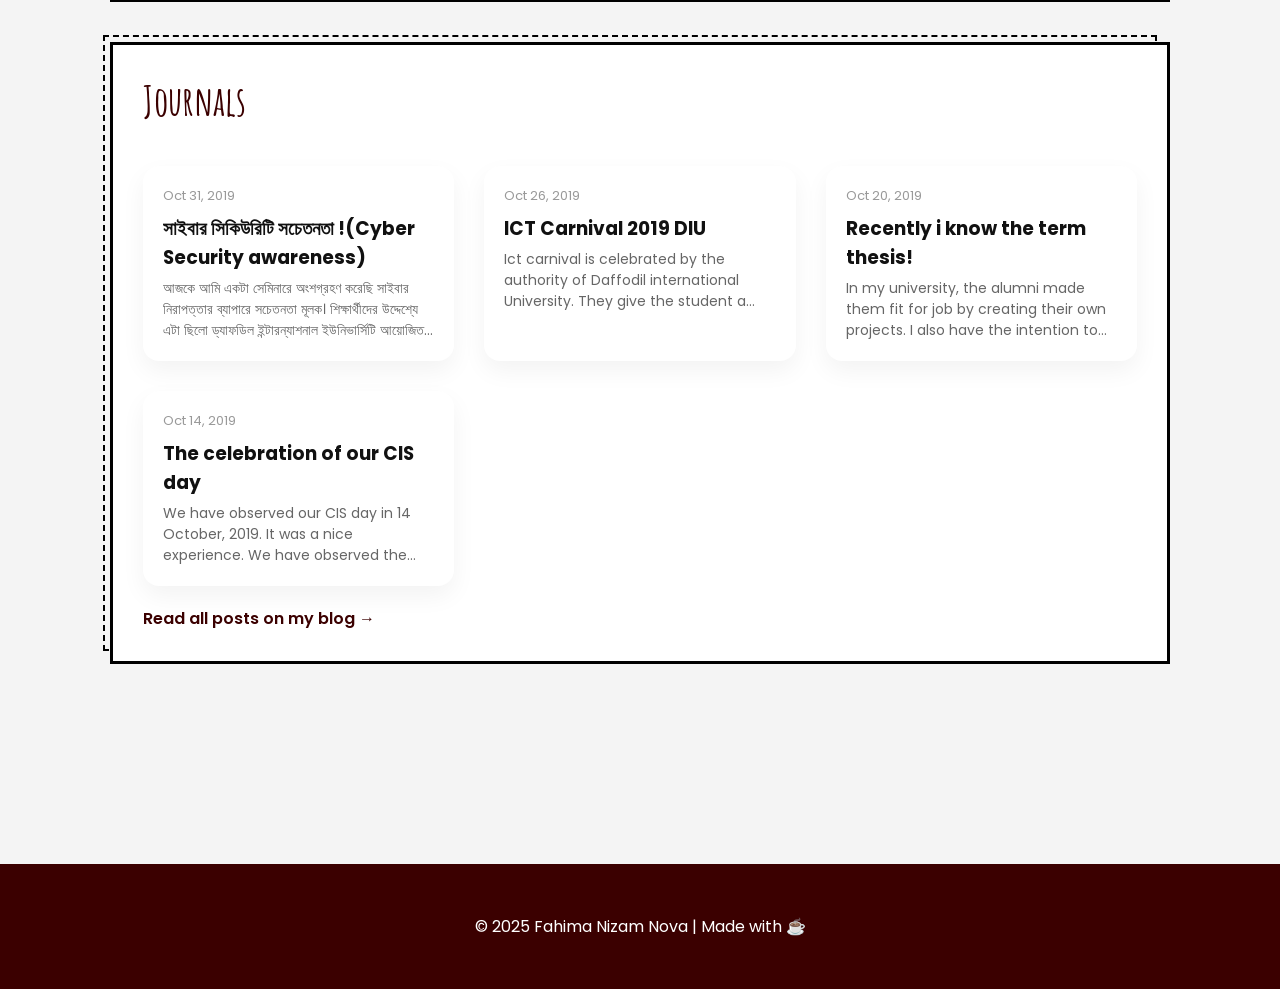
==== commit 88f13fe0: "blog section updated" ====
--- a/index.html
+++ b/index.html
@@ -138,6 +138,7 @@
               <span>Problem Solving</span>
               <span>Creative Projects [DIY]</span>
               <span>Drawing</span>
+              <span>Chess</span>
               <span>Learning New Things</span>
               <span>Reading Suspense Thrillers</span>
             </div>
@@ -375,32 +376,47 @@
 
         <div class="blog-grid">
 
-          <div class="blog-card" data-title="How I Built My Portfolio" data-image="assets/images/blog1.jpg"
-            data-content="In this article, I explain how I structured, designed, and optimized my portfolio website for performance and clean UI.">
-
-            <img src="assets/images/blog1.jpg" alt="Portfolio Blog">
-            <h3>How I Built My Portfolio</h3>
-            <p>Designing a clean and modern developer portfolio...</p>
-          </div>
-
-          <div class="blog-card" data-title="Why Clean Code Matters" data-image="assets/images/blog2.jpg"
-            data-content="Clean code improves maintainability, collaboration, and scalability. Here are the best practices I follow while building applications.">
-
-            <img src="assets/images/blog2.jpg" alt="Clean Code Blog">
-            <h3>Why Clean Code Matters</h3>
-            <p>Best practices for writing scalable applications...</p>
-          </div>
-
-        </div>
+          <div class="blog-card" data-title="সাইবার সিকিউরিটি সচেতনতা !(Cyber Security awareness)" data-date="Oct 31, 2019" data-link="https://fahima.home.blog/2019/10/31/%e0%a6%b8%e0%a6%be%e0%a6%87%e0%a6%ac%e0%a6%be%e0%a6%b0-%e0%a6%b8%e0%a6%bf%e0%a6%95%e0%a6%bf%e0%a6%89%e0%a6%b0%e0%a6%bf%e0%a6%9f%e0%a6%bf-%e0%a6%b8%e0%a6%9a%e0%a7%87%e0%a6%a4%e0%a6%a8%e0%a6%a4%e0%a6%be/"
+            data-content="আজকে আমি একটা সেমিনারে অংশগ্রহণ করেছি সাইবার নিরাপত্তার ব্যাপারে সচেতনতা মূলক। শিক্ষার্থীদের উদ্দেশ্যে এটা ছিলো ড্যাফডিল ইন্টারন্যাশনাল ইউনিভার্সিটি আয়োজিত একটি সচেতনতা মূলক সেমিনার যেখানে আমরা অনেক অজানা তথ্য পেয়েছি। কিভাবে হ্যাকারদের কবল থেকে রক্ষা পাওয়া যেতে পারে সে বিষয়ে কিছু ধারণা পেয়েছি।">
+            <span class="blog-date">Oct 31, 2019</span>
+            <h3>সাইবার সিকিউরিটি সচেতনতা !(Cyber Security awareness)</h3>
+            <p>আজকে আমি একটা সেমিনারে অংশগ্রহণ করেছি সাইবার নিরাপত্তার ব্যাপারে সচেতনতা মূলক। শিক্ষার্থীদের উদ্দেশ্যে এটা ছিলো ড্যাফডিল ইন্টারন্যাশনাল ইউনিভার্সিটি আয়োজিত একটি সচেতনতা মূলক সেমিনার যেখানে আমরা অনেক অজানা তথ্য পেয়েছি। কিভাবে হ্যাকারদের কবল থেকে রক্ষা পাওয়া যেতে পারে সে বিষয়ে কিছু ধারণা পেয়েছি।</p>
+          </div>
+
+          <div class="blog-card" data-title="ICT Carnival 2019 DIU" data-date="Oct 26, 2019" data-link="https://fahima.home.blog/2019/10/26/ict-carnival-2019-diu/"
+            data-content="Ict carnival is celebrated by the authority of Daffodil international University. They give the student a great opportunity to show their projects and thesis. The authority of Daffodil university beliefs to give focus on the talents of students and creat opportunity for them.">
+            <span class="blog-date">Oct 26, 2019</span>
+            <h3>ICT Carnival 2019 DIU</h3>
+            <p>Ict carnival is celebrated by the authority of Daffodil international University. They give the student a great opportunity to show their projects and thesis. The authority of Daffodil university beliefs to give focus on the talents of students and creat opportunity for them.</p>
+          </div>
+
+          <div class="blog-card" data-title="Recently i know the term thesis!" data-date="Oct 20, 2019" data-link="https://fahima.home.blog/2019/10/20/recently-i-know-the-term-thesis/"
+            data-content="In my university, the alumni made them fit for job by creating their own projects. I also have the intention to create a dynamic project as it is compulsory. But i have learnt from my teacher that if i want to take higher study thesis is necessary.">
+            <span class="blog-date">Oct 20, 2019</span>
+            <h3>Recently i know the term thesis!</h3>
+            <p>In my university, the alumni made them fit for job by creating their own projects. I also have the intention to create a dynamic project as it is compulsory. But i have learnt from my teacher that if i want to take higher study thesis is necessary.</p>
+          </div>
+
+          <div class="blog-card" data-title="The celebration of our CIS day" data-date="Oct 14, 2019" data-link="https://fahima.home.blog/2019/10/14/the-celebration-of-our-cis-day/"
+            data-content="We have observed our CIS day in 14 October, 2019. It was a nice experience. We have observed the speech of our chairman sir Md. Sabur khan. He told us many valuable points that is important to be successful.">
+            <span class="blog-date">Oct 14, 2019</span>
+            <h3>The celebration of our CIS day</h3>
+            <p>We have observed our CIS day in 14 October, 2019. It was a nice experience. We have observed the speech of our chairman sir Md. Sabur khan. He told us many valuable points that is important to be successful.</p>
+          </div>
+
+        </div>
+
+        <a href="https://fahima.home.blog/" target="_blank" class="blog-all">Read all posts on my blog →</a>
       </div>
 
       <!-- Modal -->
       <div id="blogModal" class="blog-modal">
         <div class="blog-content">
           <span class="close-btn" onclick="closeBook()">✖</span>
-          <img id="modalImage" src="">
+          <span id="modalDate" class="blog-date"></span>
           <h3 id="modalTitle"></h3>
           <p id="modalText"></p>
+          <a id="modalLink" class="blog-read-more" href="#" target="_blank">Read full post →</a>
         </div>
       </div>
 
--- a/assets/css/style.css
+++ b/assets/css/style.css
@@ -652,10 +652,11 @@
         transform: translateY(-6px);
     }
 
-    .blog-card img {
-        width: 100%;
-        border-radius: 12px;
-        margin-bottom: 15px;
+    .blog-date {
+        display: block;
+        font-size: 13px;
+        color: #999;
+        margin-bottom: 8px;
     }
 
     .blog-card h3 {
@@ -665,6 +666,24 @@
     .blog-card p {
         color: #666;
         font-size: 14px;
+        display: -webkit-box;
+        -webkit-line-clamp: 3;
+        -webkit-box-orient: vertical;
+        overflow: hidden;
+    }
+
+    .blog-all,
+    .blog-read-more {
+        display: inline-block;
+        margin-top: 20px;
+        color: var(--primary);
+        font-weight: 600;
+        text-decoration: none;
+    }
+
+    .blog-all:hover,
+    .blog-read-more:hover {
+        text-decoration: underline;
     }
 
     /* Modal */
@@ -685,12 +704,6 @@
         max-width: 600px;
         border-radius: 18px;
         position: relative;
-    }
-
-    .blog-content img {
-        width: 100%;
-        border-radius: 12px;
-        margin-bottom: 15px;
     }
 
     .close-btn {
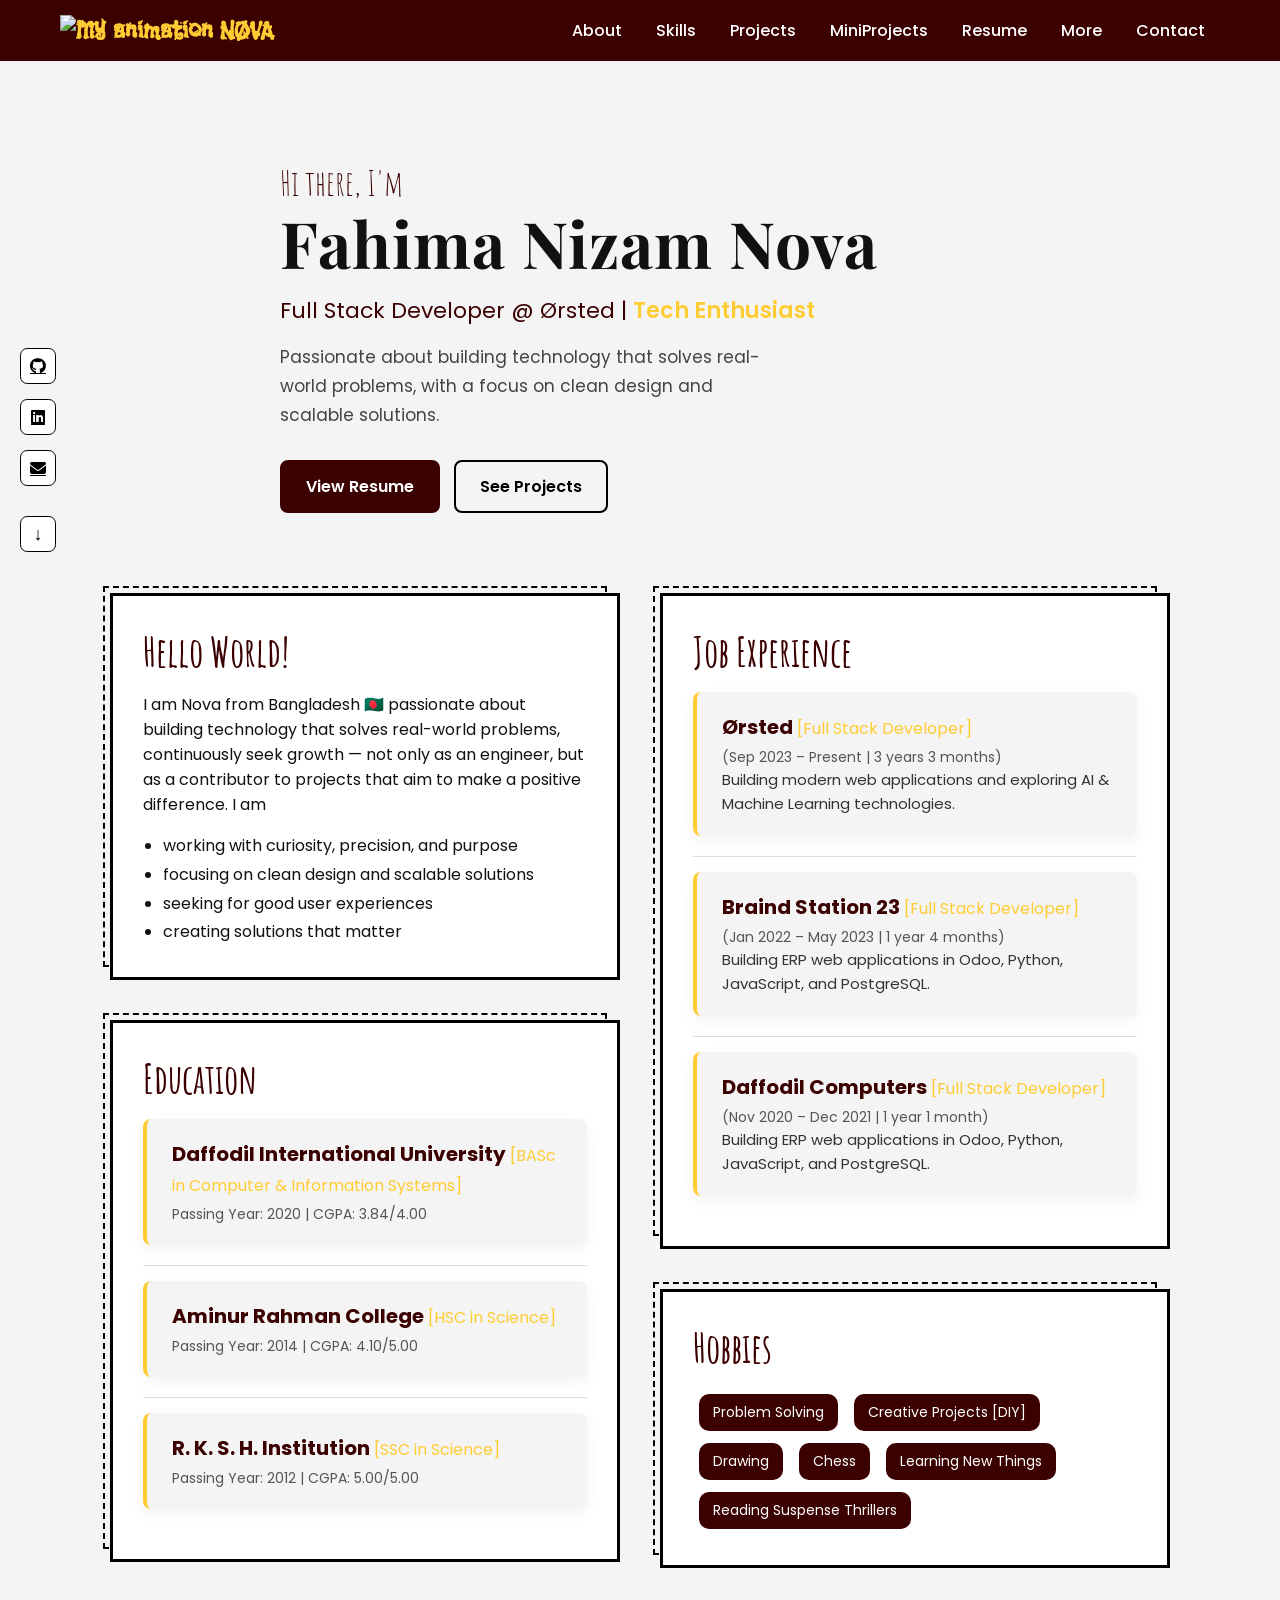
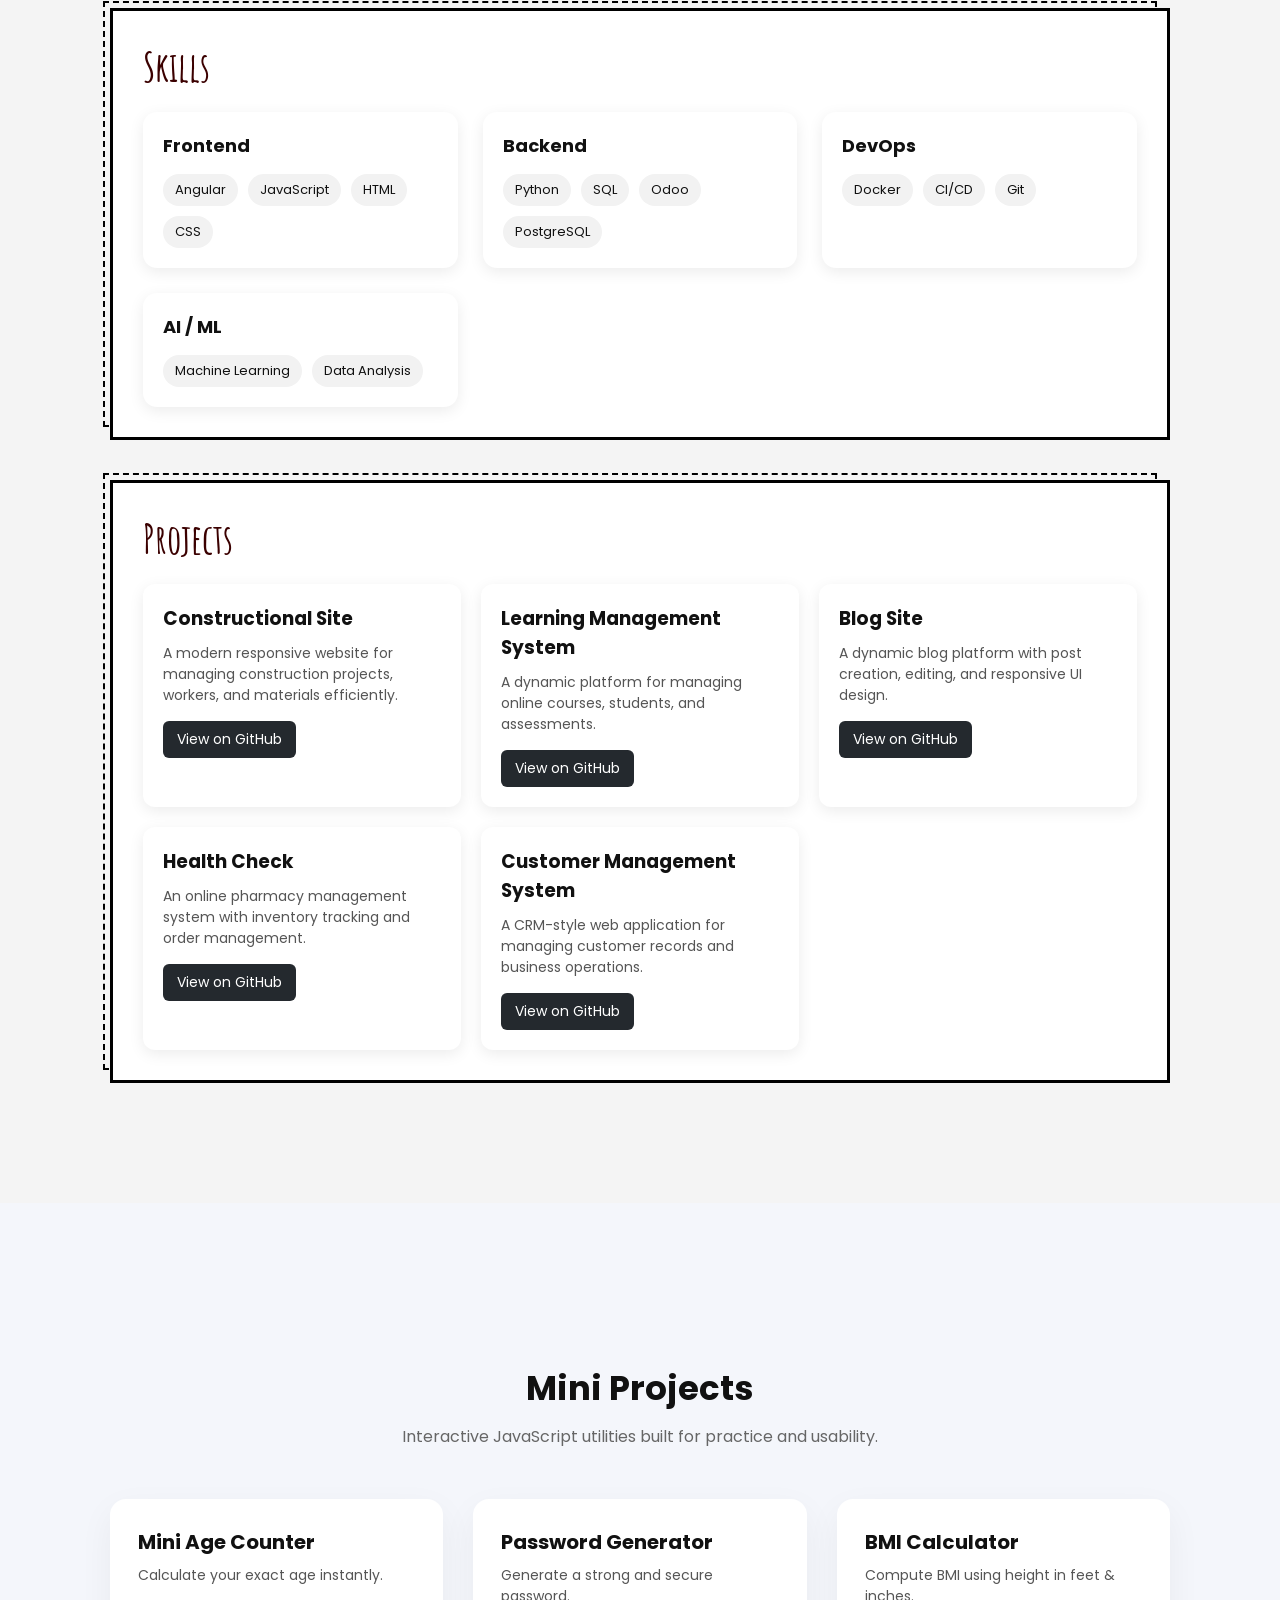
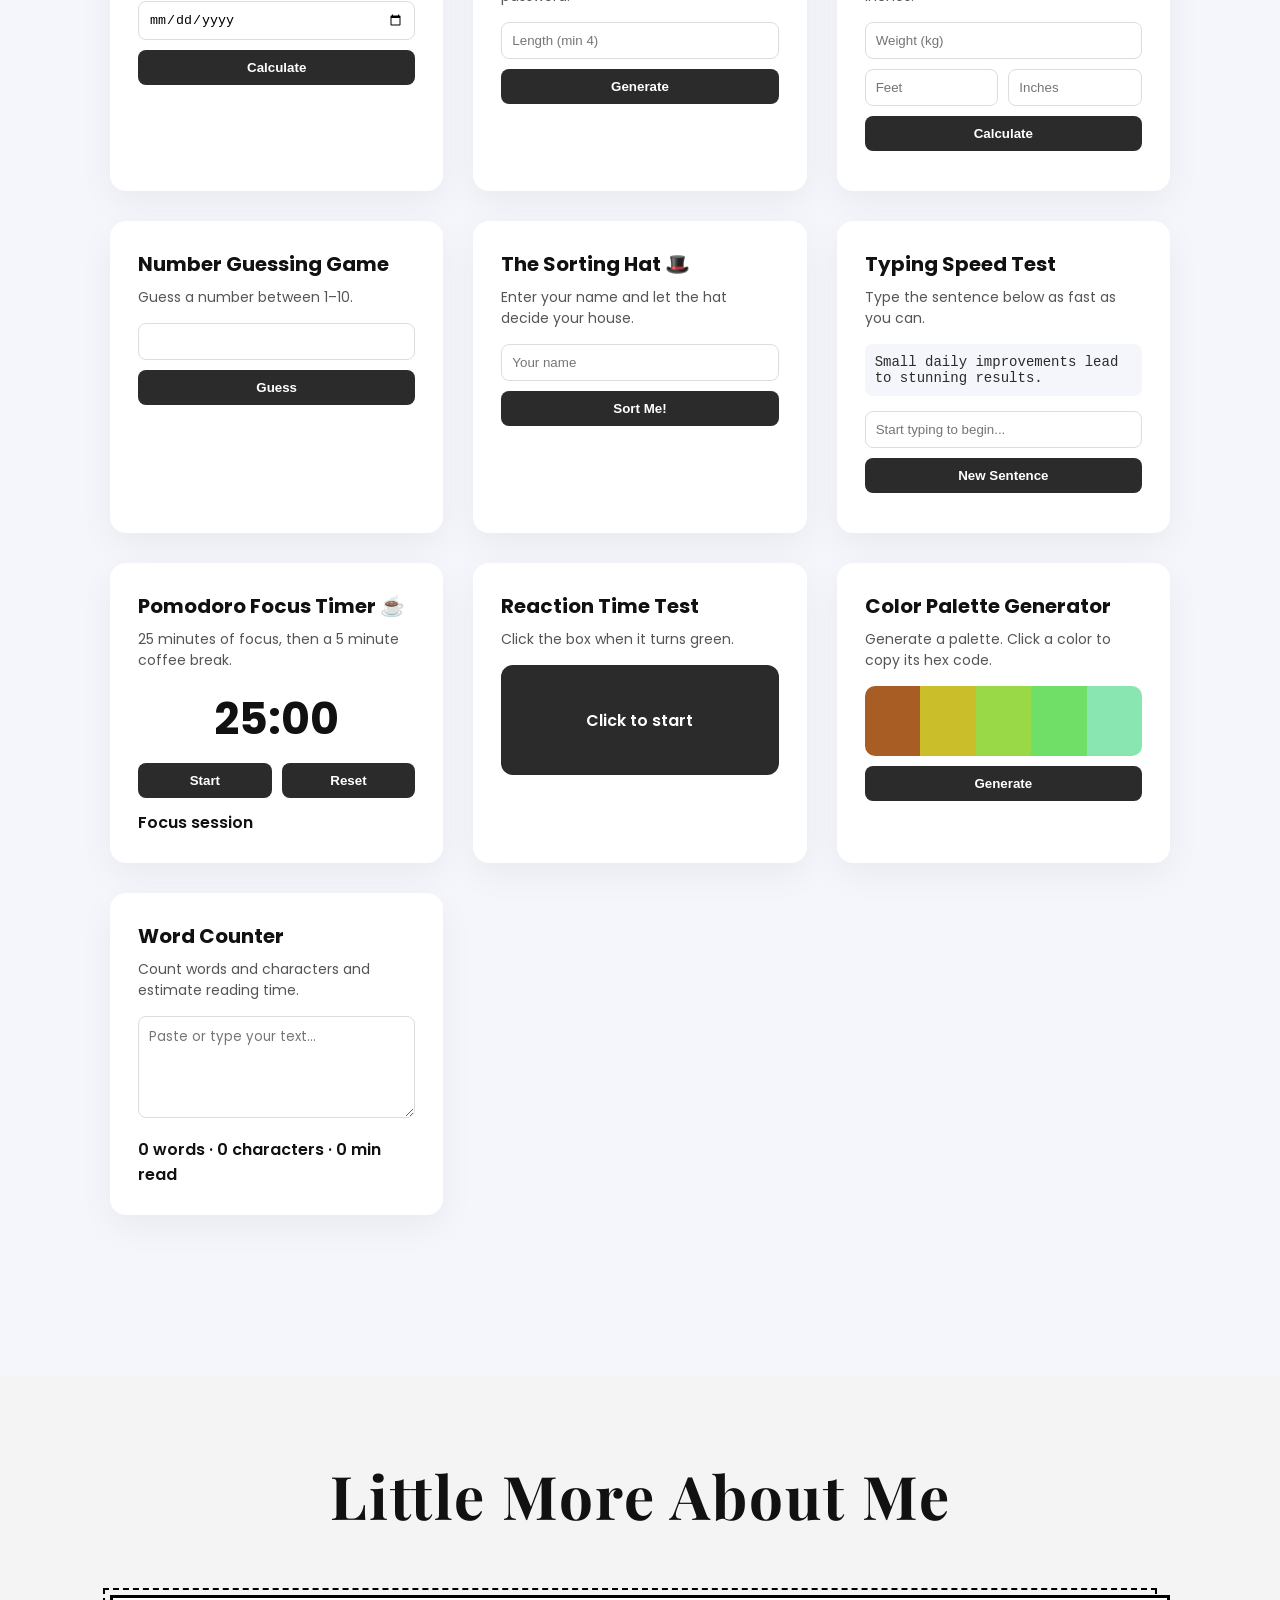
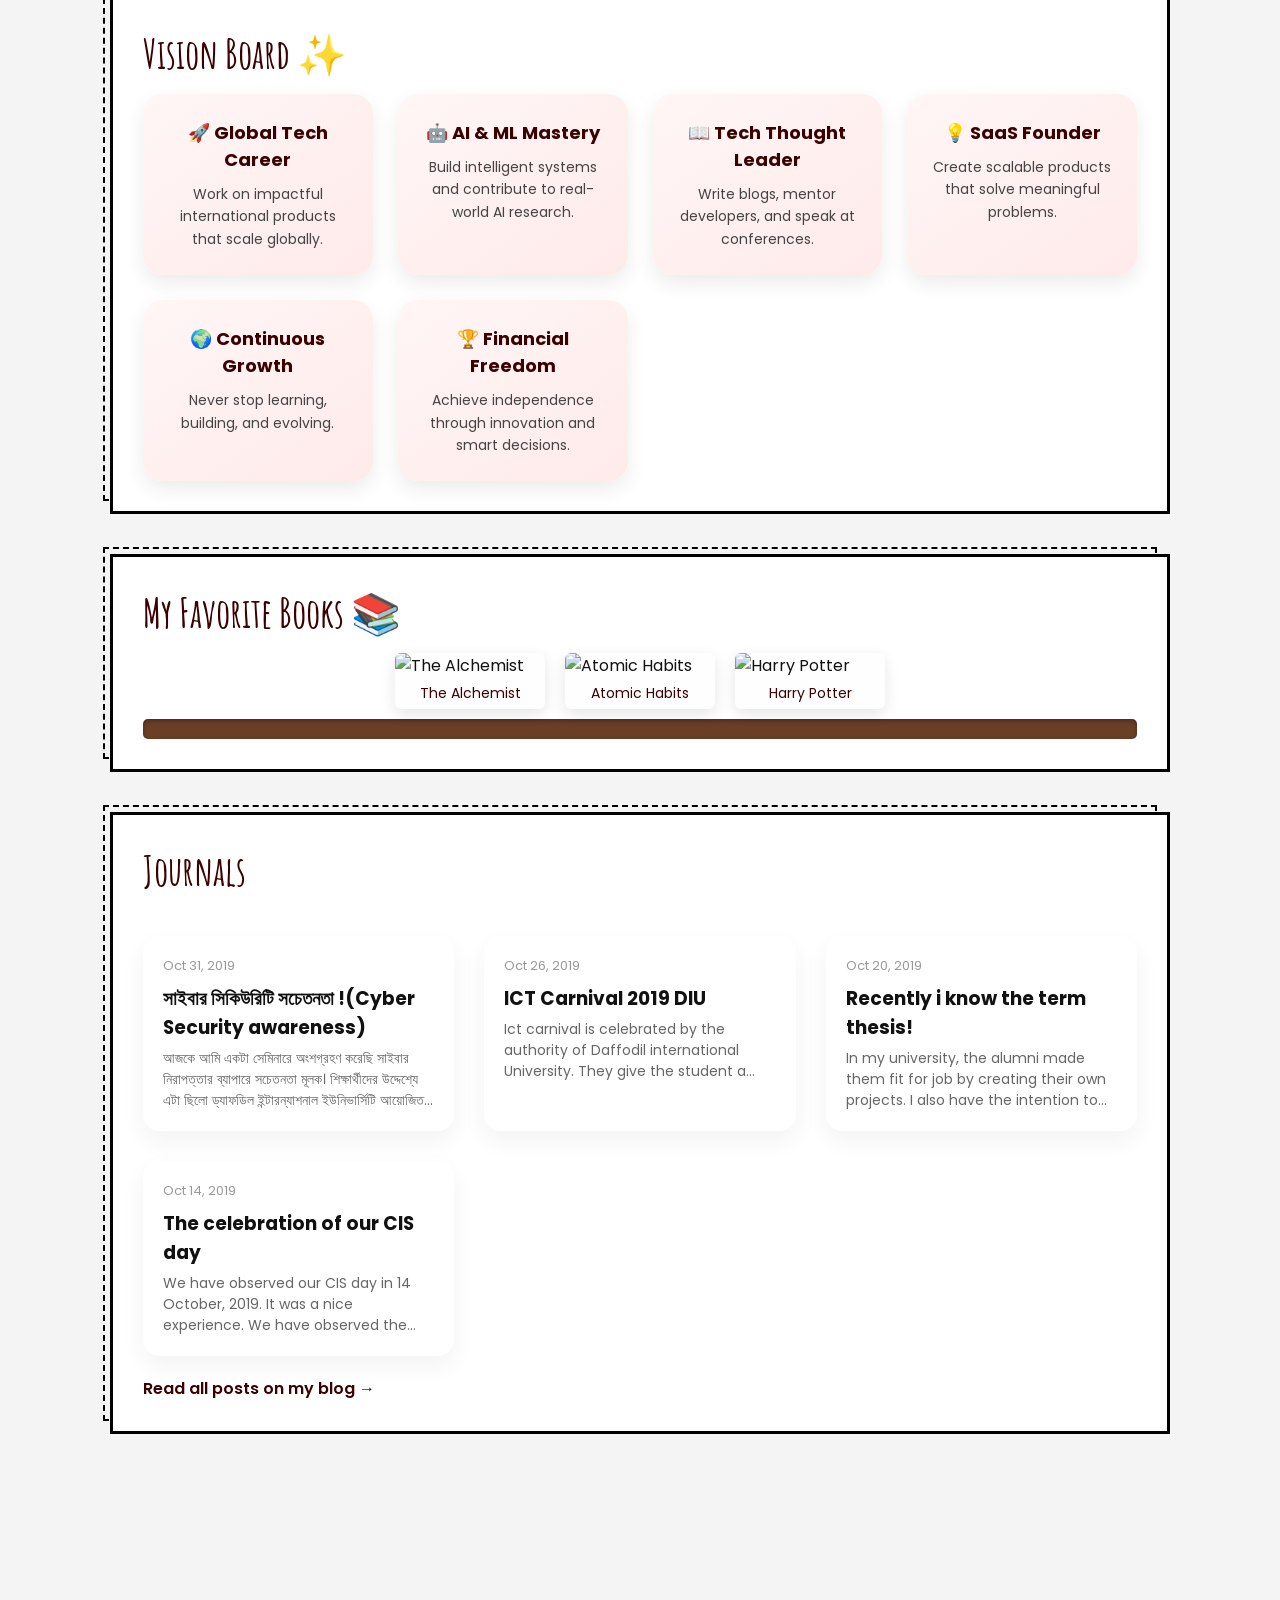
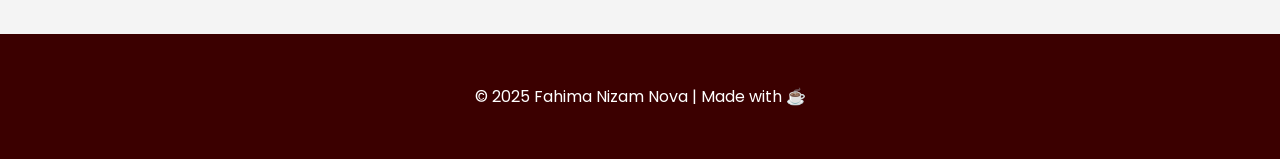
==== commit 4eea20f3: "added more mini projects" ====
--- a/index.html
+++ b/index.html
@@ -296,6 +296,62 @@
           <div class="result" id="guessResult"></div>
         </div>
 
+        <!-- Sorting Hat -->
+        <div class="mini-project">
+          <h2>The Sorting Hat 🎩</h2>
+          <p>Enter your name and let the hat decide your house.</p>
+          <input type="text" id="hatName" placeholder="Your name">
+          <button onclick="sortingHat()">Sort Me!</button>
+          <div class="result" id="hatResult"></div>
+        </div>
+
+        <!-- Typing Speed Test -->
+        <div class="mini-project">
+          <h2>Typing Speed Test</h2>
+          <p>Type the sentence below as fast as you can.</p>
+          <p class="typing-target" id="typingTarget"></p>
+          <input type="text" id="typingInput" placeholder="Start typing to begin..." autocomplete="off" oninput="checkTyping()">
+          <button onclick="resetTyping()">New Sentence</button>
+          <div class="result" id="typingResult"></div>
+        </div>
+
+        <!-- Pomodoro Timer -->
+        <div class="mini-project">
+          <h2>Pomodoro Focus Timer ☕</h2>
+          <p>25 minutes of focus, then a 5 minute coffee break.</p>
+          <div class="timer-display" id="pomoDisplay">25:00</div>
+          <div class="btn-group">
+            <button onclick="togglePomodoro()" id="pomoStartBtn">Start</button>
+            <button onclick="resetPomodoro()">Reset</button>
+          </div>
+          <div class="result" id="pomoResult">Focus session</div>
+        </div>
+
+        <!-- Reaction Time Test -->
+        <div class="mini-project">
+          <h2>Reaction Time Test</h2>
+          <p>Click the box when it turns green.</p>
+          <div class="reaction-box" id="reactionBox" onclick="reactionClick()">Click to start</div>
+          <div class="result" id="reactionResult"></div>
+        </div>
+
+        <!-- Color Palette Generator -->
+        <div class="mini-project">
+          <h2>Color Palette Generator</h2>
+          <p>Generate a palette. Click a color to copy its hex code.</p>
+          <div class="palette" id="palette"></div>
+          <button onclick="generatePalette()">Generate</button>
+          <div class="result" id="paletteResult"></div>
+        </div>
+
+        <!-- Word Counter -->
+        <div class="mini-project">
+          <h2>Word Counter</h2>
+          <p>Count words and characters and estimate reading time.</p>
+          <textarea id="wordInput" rows="4" placeholder="Paste or type your text..." oninput="countWords()"></textarea>
+          <div class="result" id="wordResult">0 words · 0 characters · 0 min read</div>
+        </div>
+
       </div>
     </div>
   </section>
--- a/assets/css/style.css
+++ b/assets/css/style.css
@@ -487,6 +487,80 @@
     .result {
         margin-top: 12px;
         font-weight: 600;
+    }
+
+    .mini-project textarea {
+        width: 100%;
+        padding: 10px;
+        border-radius: 8px;
+        border: 1px solid #ddd;
+        font-family: inherit;
+        resize: vertical;
+    }
+
+    .mini-project input:disabled {
+        background: #eef8ee;
+    }
+
+    .mini-project .typing-target {
+        background: #f4f6fb;
+        padding: 10px;
+        border-radius: 8px;
+        font-family: monospace;
+        color: #2b2b2b;
+    }
+
+    .btn-group {
+        display: flex;
+        gap: 10px;
+    }
+
+    .timer-display {
+        font-size: 44px;
+        font-weight: 700;
+        text-align: center;
+        margin-bottom: 12px;
+        font-variant-numeric: tabular-nums;
+    }
+
+    .reaction-box {
+        height: 110px;
+        display: flex;
+        align-items: center;
+        justify-content: center;
+        border-radius: 12px;
+        background: #2b2b2b;
+        color: #fff;
+        font-weight: 600;
+        cursor: pointer;
+        user-select: none;
+        transition: background 0.15s ease;
+    }
+
+    .reaction-box.waiting {
+        background: #c0392b;
+    }
+
+    .reaction-box.ready {
+        background: #27ae60;
+    }
+
+    .palette {
+        display: flex;
+        height: 70px;
+        border-radius: 10px;
+        overflow: hidden;
+        margin-bottom: 10px;
+    }
+
+    .swatch {
+        flex: 1;
+        cursor: pointer;
+        transition: flex 0.2s ease;
+    }
+
+    .swatch:hover {
+        flex: 1.5;
     }
 
     /* ================= VISION BOARD ================= */
@@ -1114,6 +1188,14 @@
             padding: 20px;
         }
 
+        .mini-projects-grid {
+            gap: 20px;
+        }
+
+        .timer-display {
+            font-size: 36px;
+        }
+
         /* Books: two per row */
         .library-grid {
             gap: 16px;
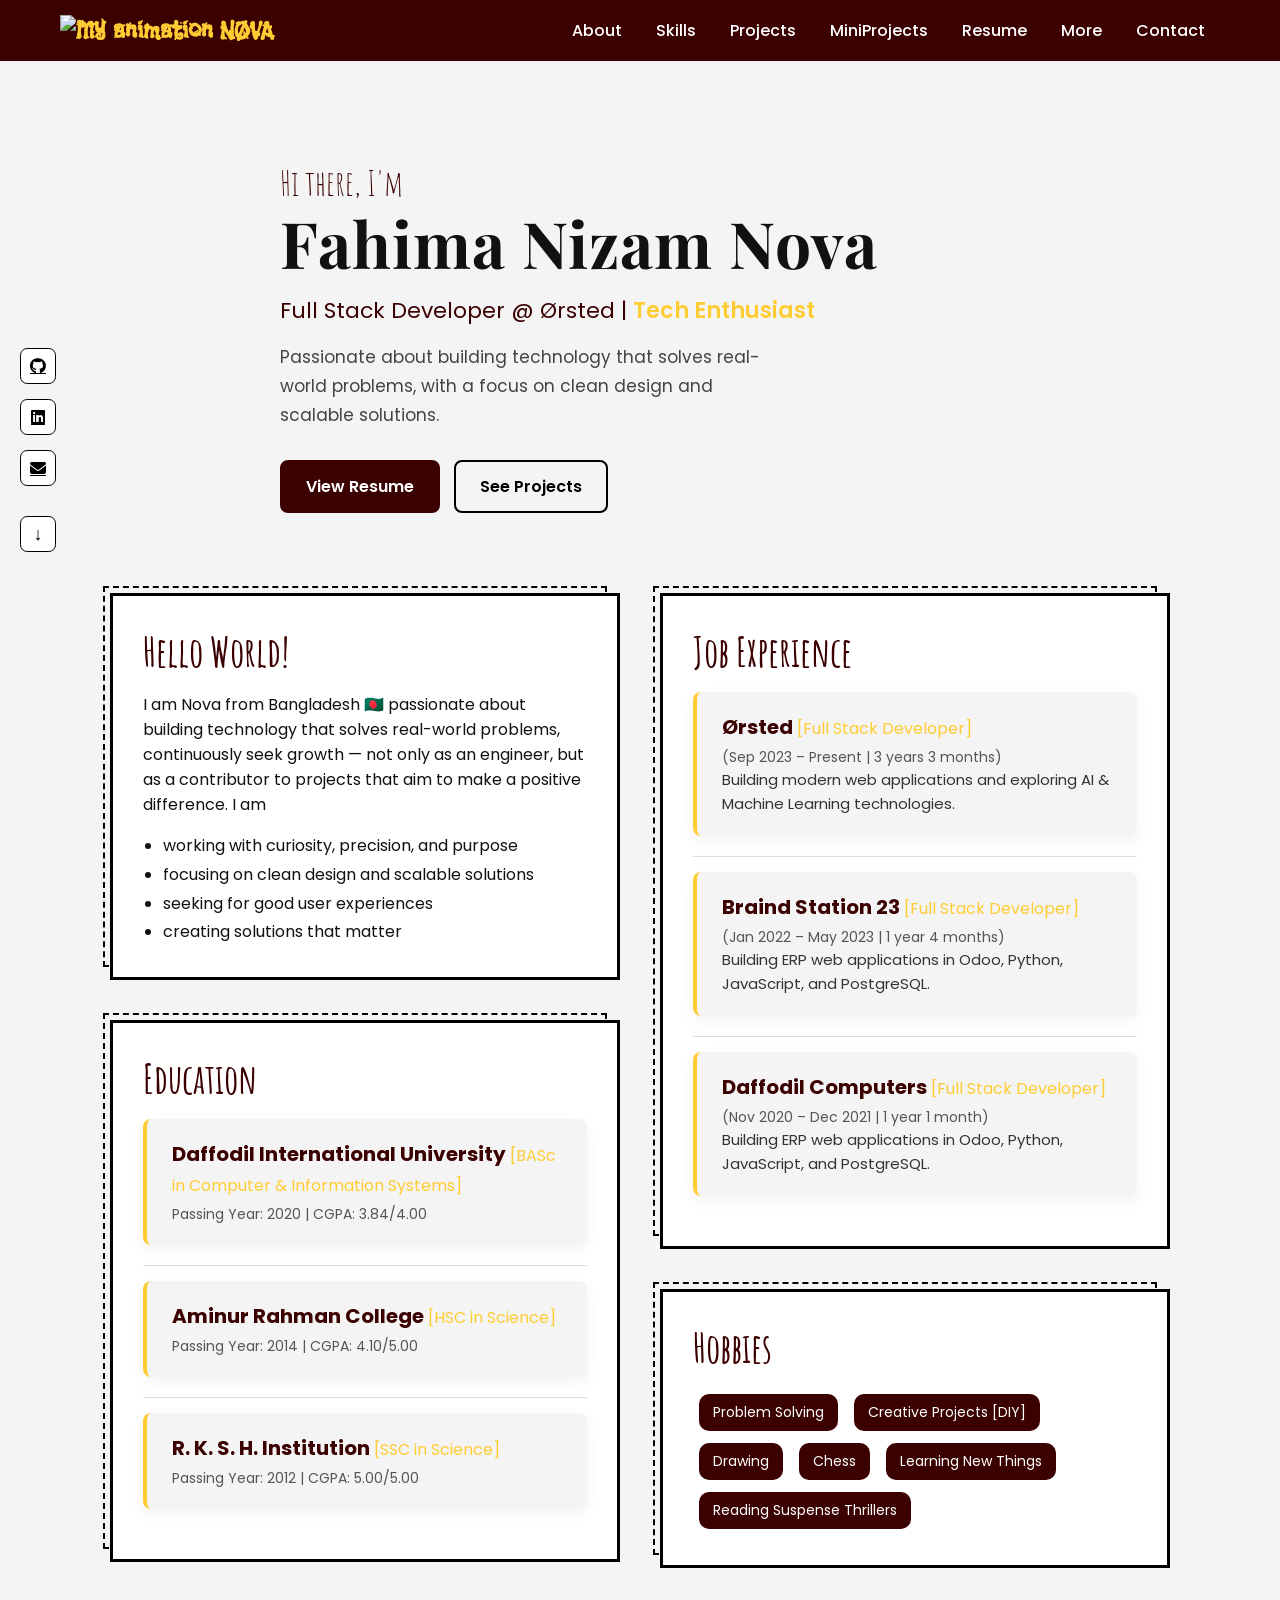
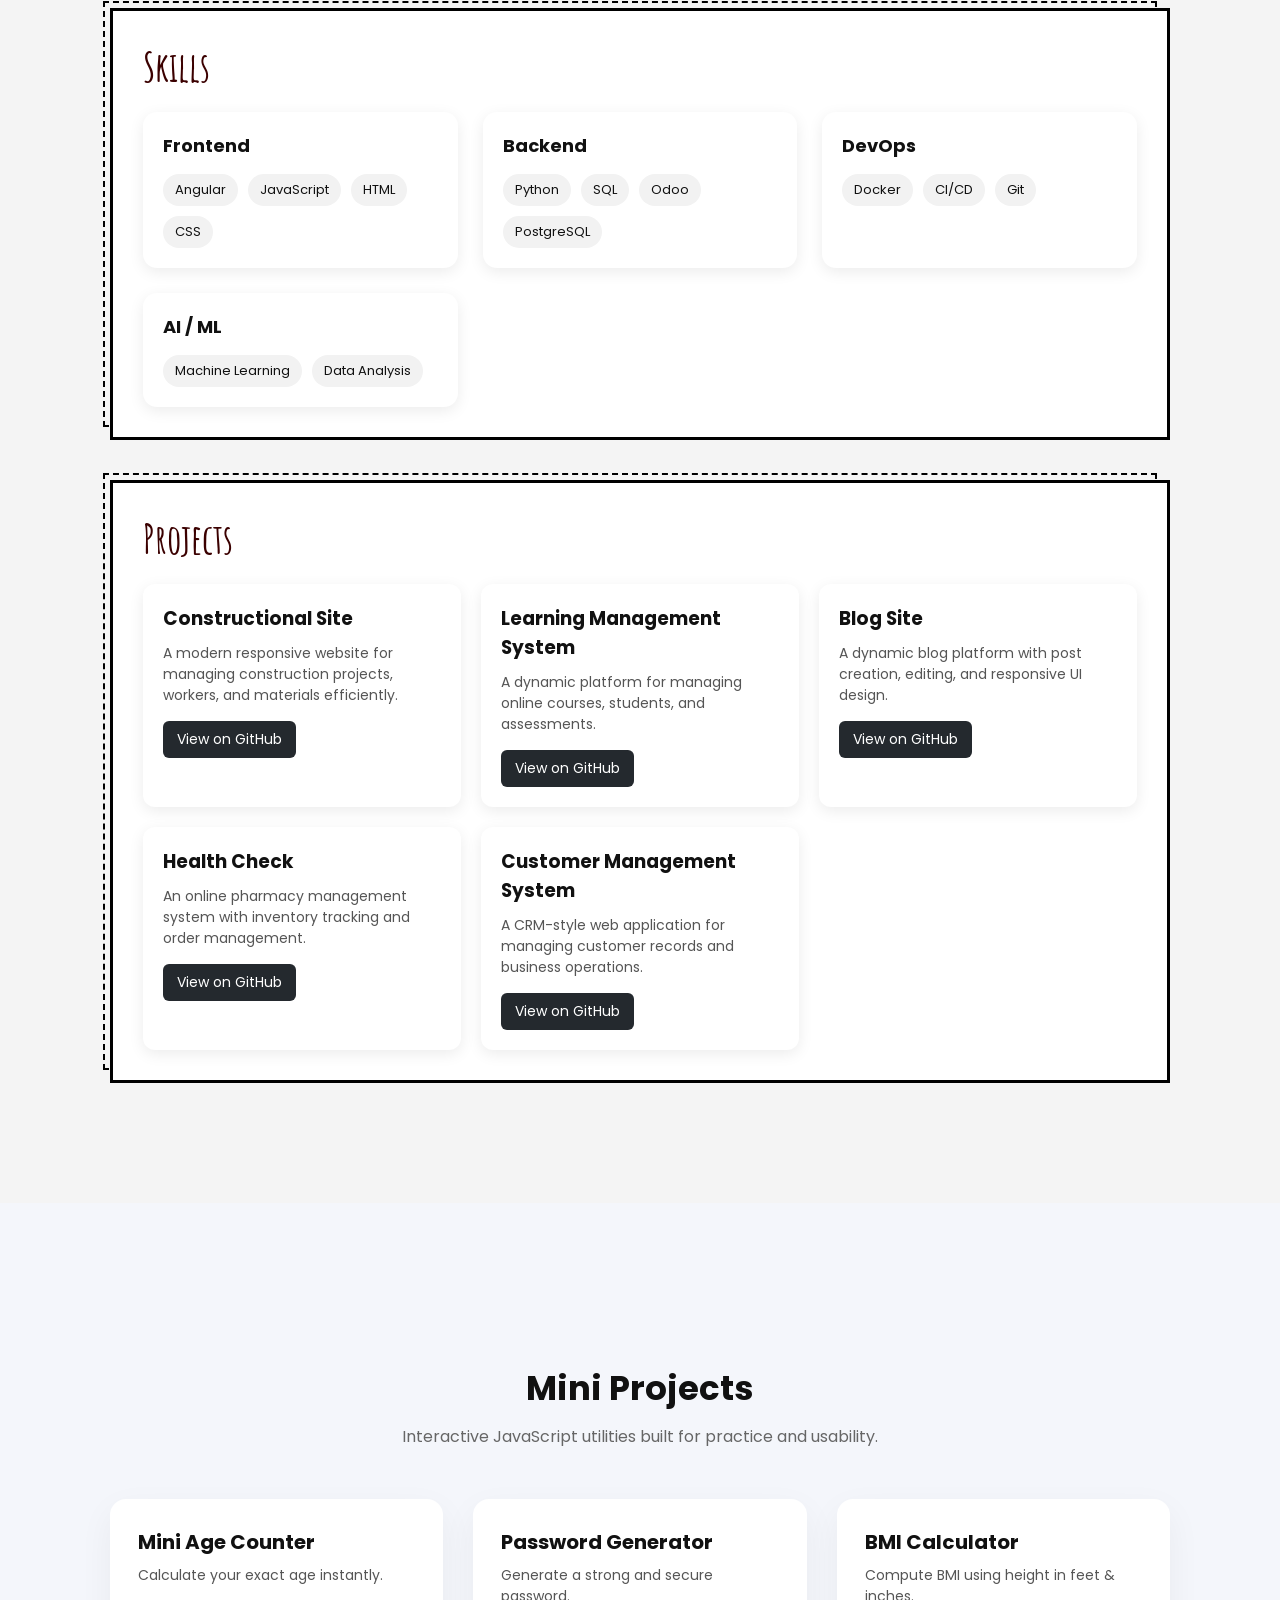
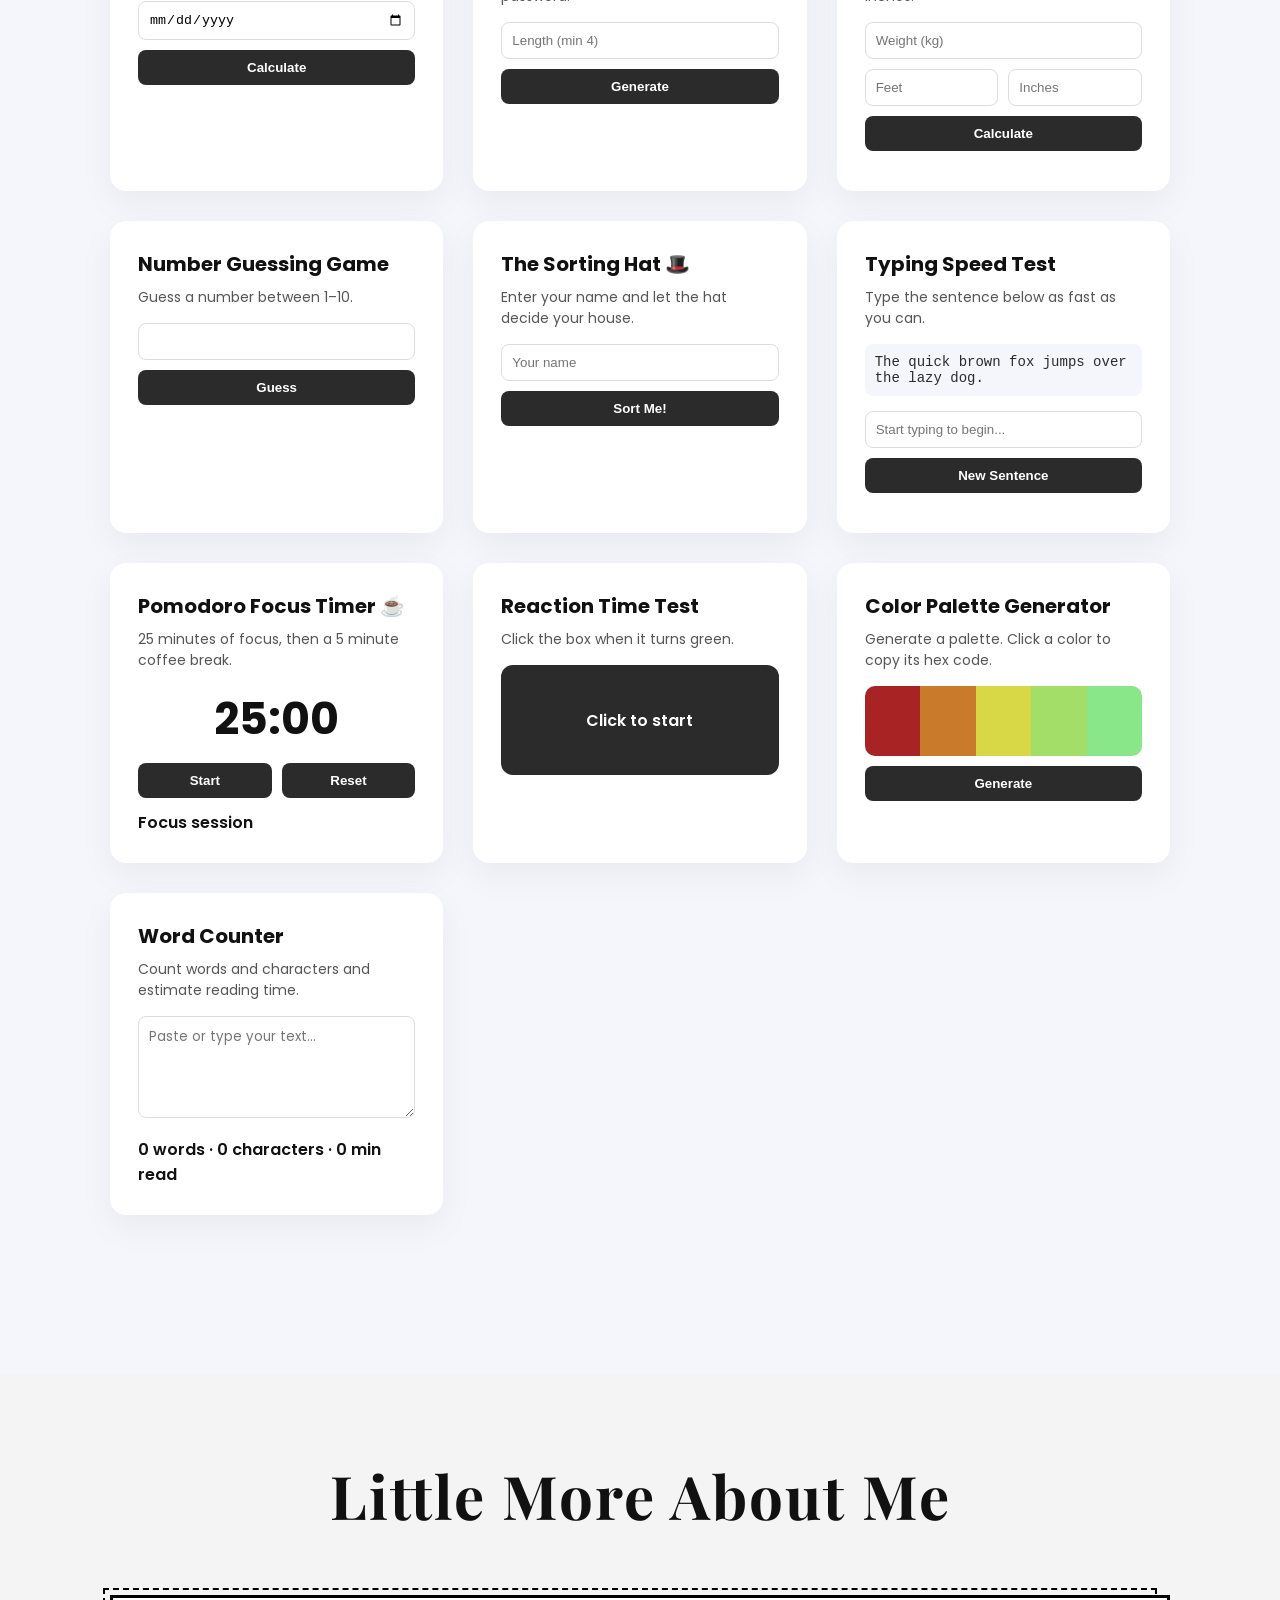
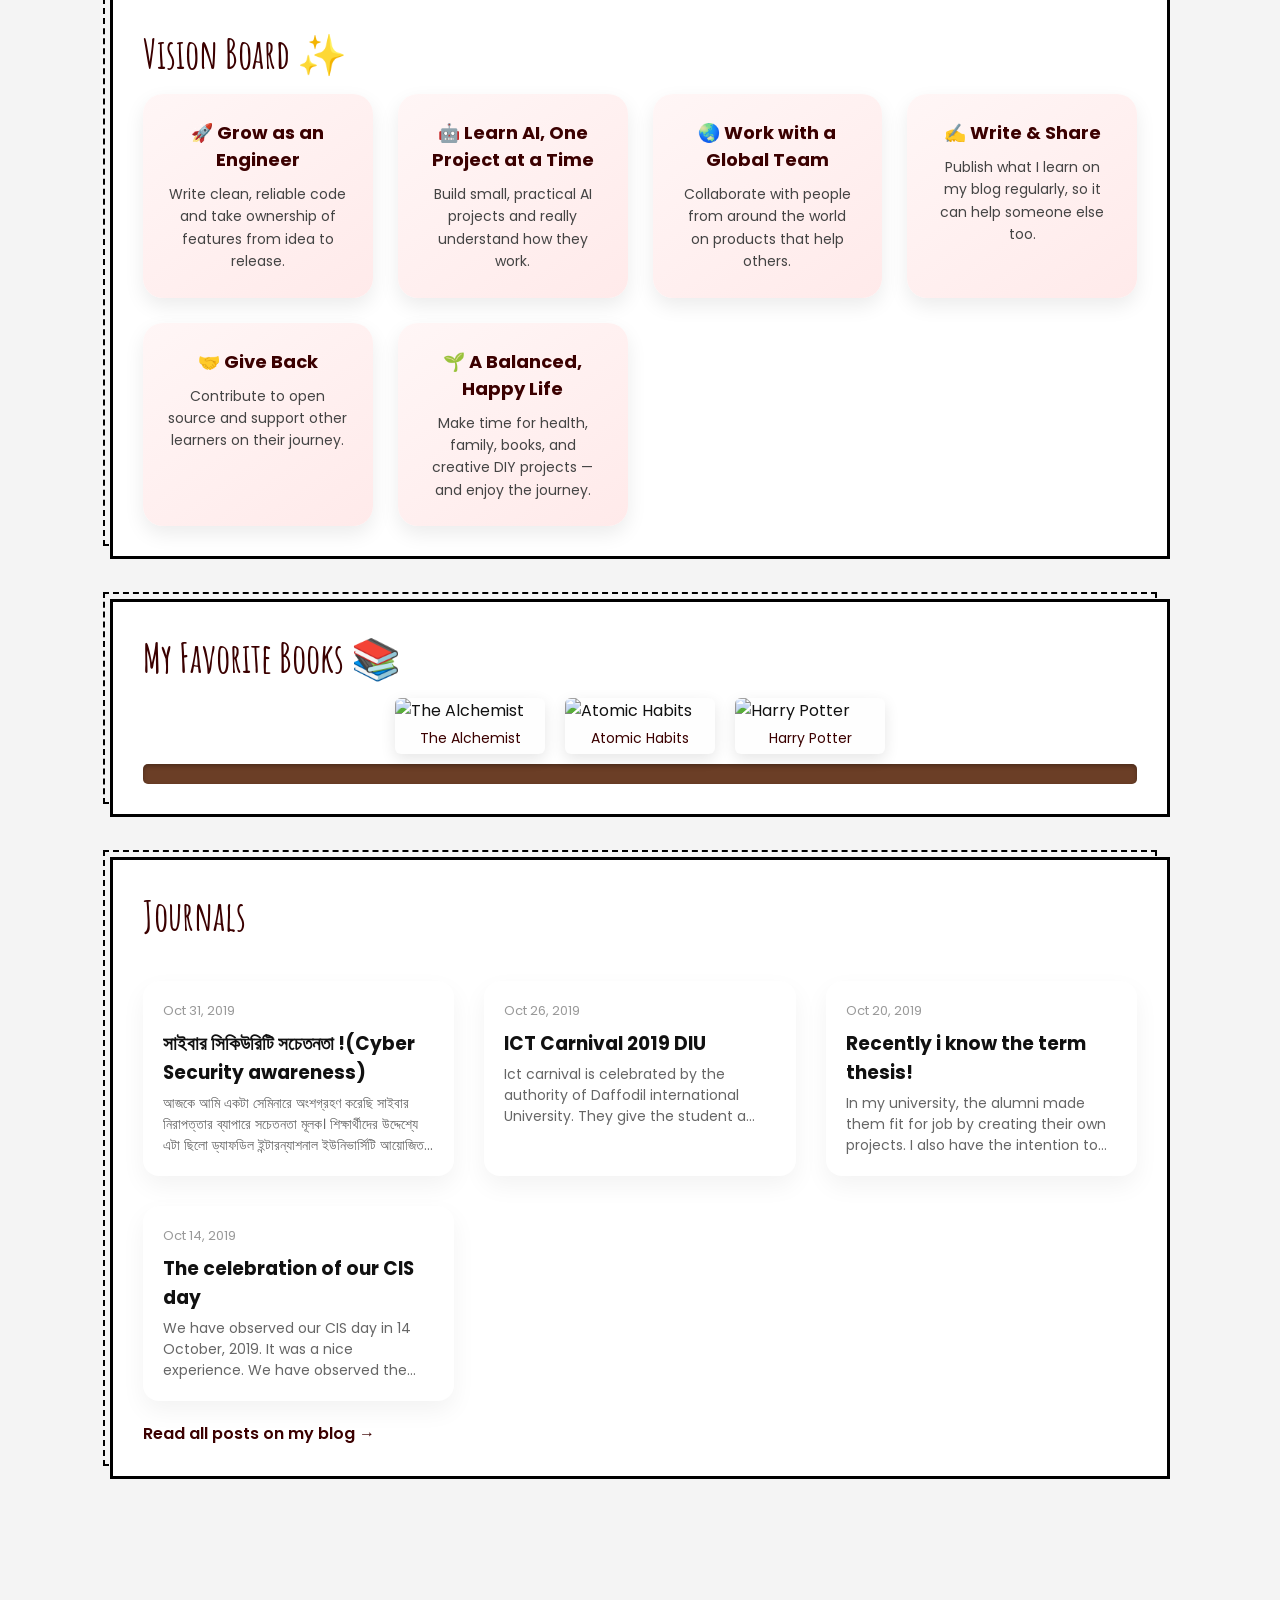
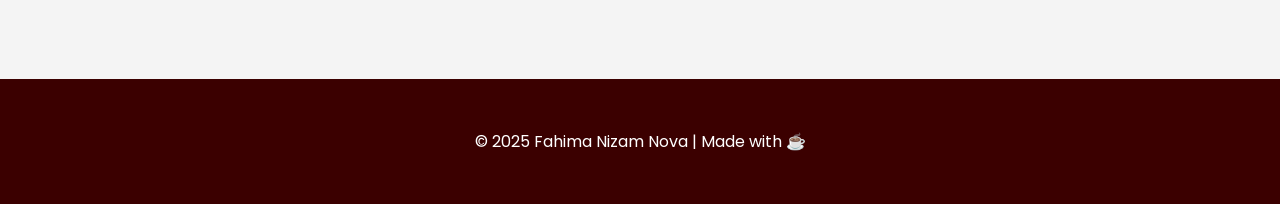
==== commit 1f197f9e: "vision board updated" ====
--- a/index.html
+++ b/index.html
@@ -367,28 +367,28 @@
         <h2>Vision Board ✨</h2>
         <div class="vision-grid">
           <div class="vision-card">
-            <h3>🚀 Global Tech Career</h3>
-            <p>Work on impactful international products that scale globally.</p>
+            <h3>🚀 Grow as an Engineer</h3>
+            <p>Write clean, reliable code and take ownership of features from idea to release.</p>
           </div>
           <div class="vision-card">
-            <h3>🤖 AI & ML Mastery</h3>
-            <p>Build intelligent systems and contribute to real-world AI research.</p>
+            <h3>🤖 Learn AI, One Project at a Time</h3>
+            <p>Build small, practical AI projects and really understand how they work.</p>
           </div>
           <div class="vision-card">
-            <h3>📖 Tech Thought Leader</h3>
-            <p>Write blogs, mentor developers, and speak at conferences.</p>
+            <h3>🌏 Work with a Global Team</h3>
+            <p>Collaborate with people from around the world on products that help others.</p>
           </div>
           <div class="vision-card">
-            <h3>💡 SaaS Founder</h3>
-            <p>Create scalable products that solve meaningful problems.</p>
+            <h3>✍️ Write & Share</h3>
+            <p>Publish what I learn on my blog regularly, so it can help someone else too.</p>
           </div>
           <div class="vision-card">
-            <h3>🌍 Continuous Growth</h3>
-            <p>Never stop learning, building, and evolving.</p>
+            <h3>🤝 Give Back</h3>
+            <p>Contribute to open source and support other learners on their journey.</p>
           </div>
           <div class="vision-card">
-            <h3>🏆 Financial Freedom</h3>
-            <p>Achieve independence through innovation and smart decisions.</p>
+            <h3>🌱 A Balanced, Happy Life</h3>
+            <p>Make time for health, family, books, and creative DIY projects — and enjoy the journey.</p>
           </div>
         </div>
       </div>
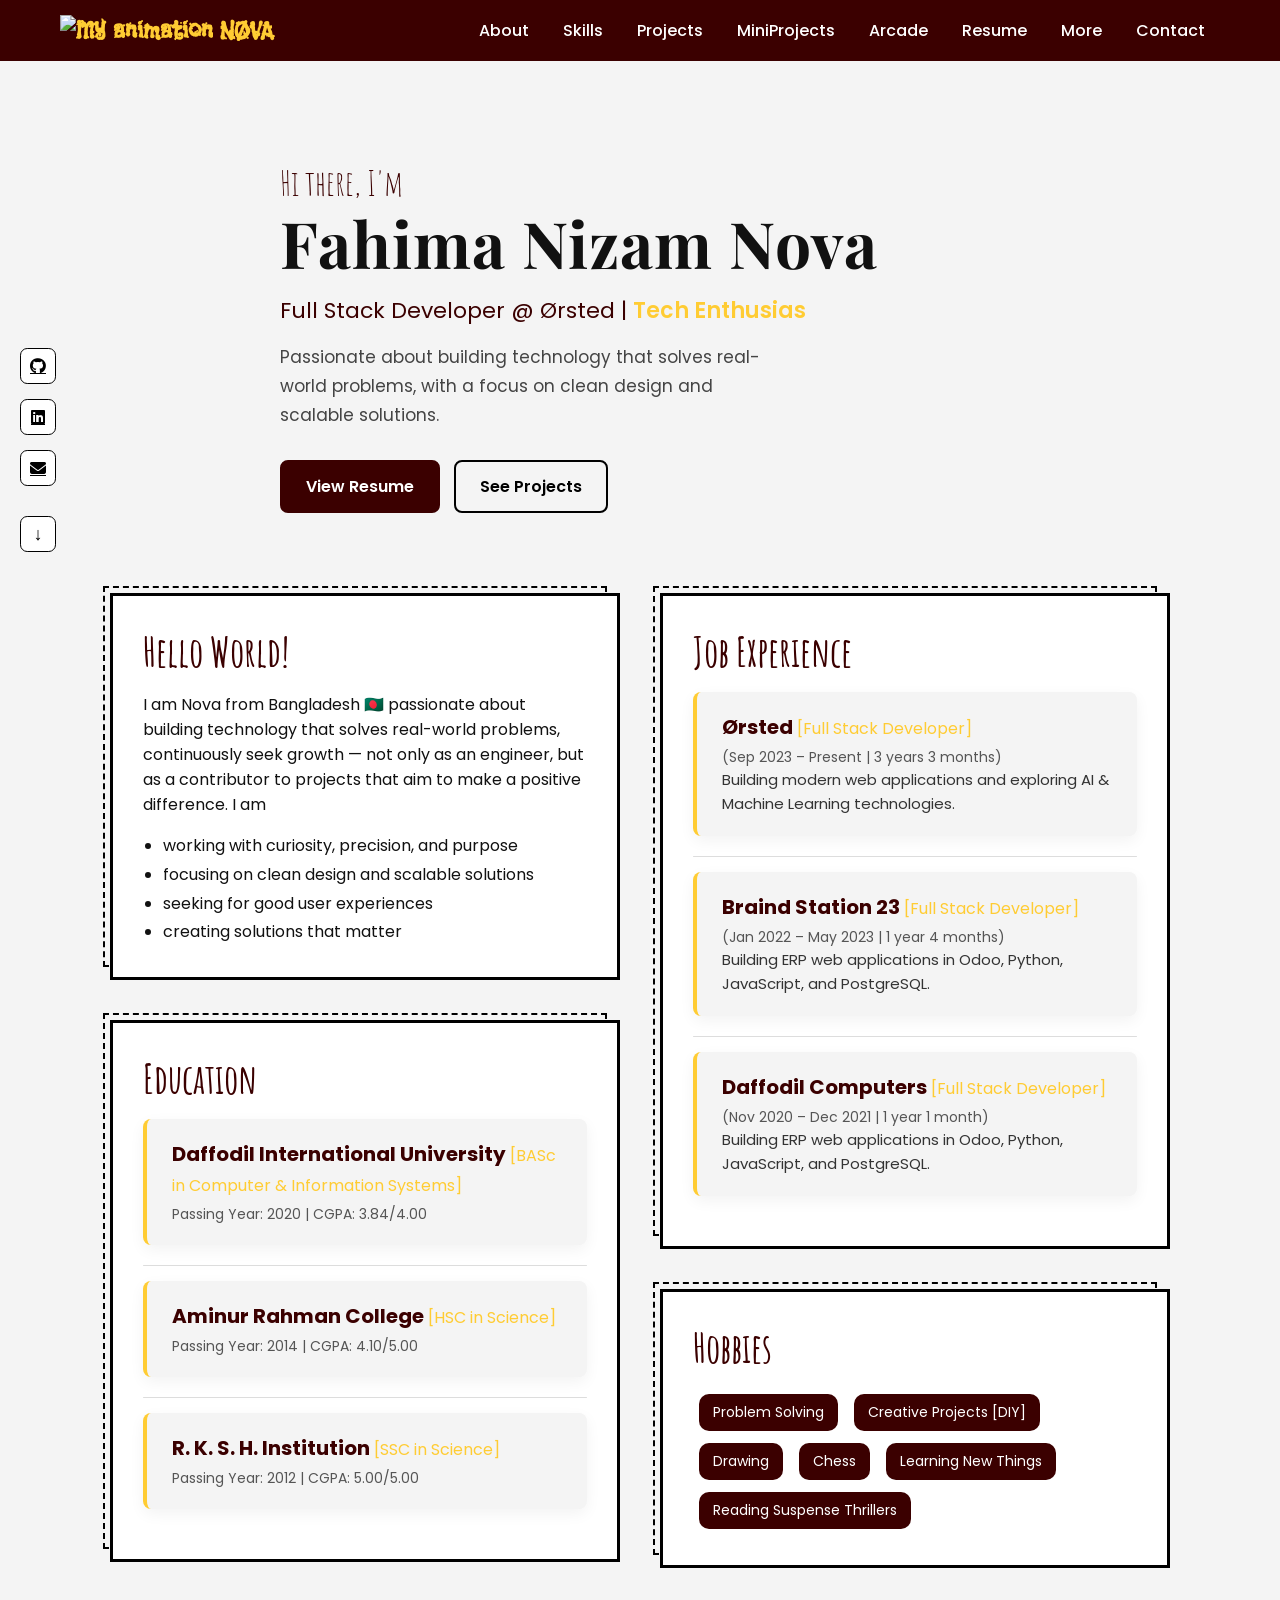
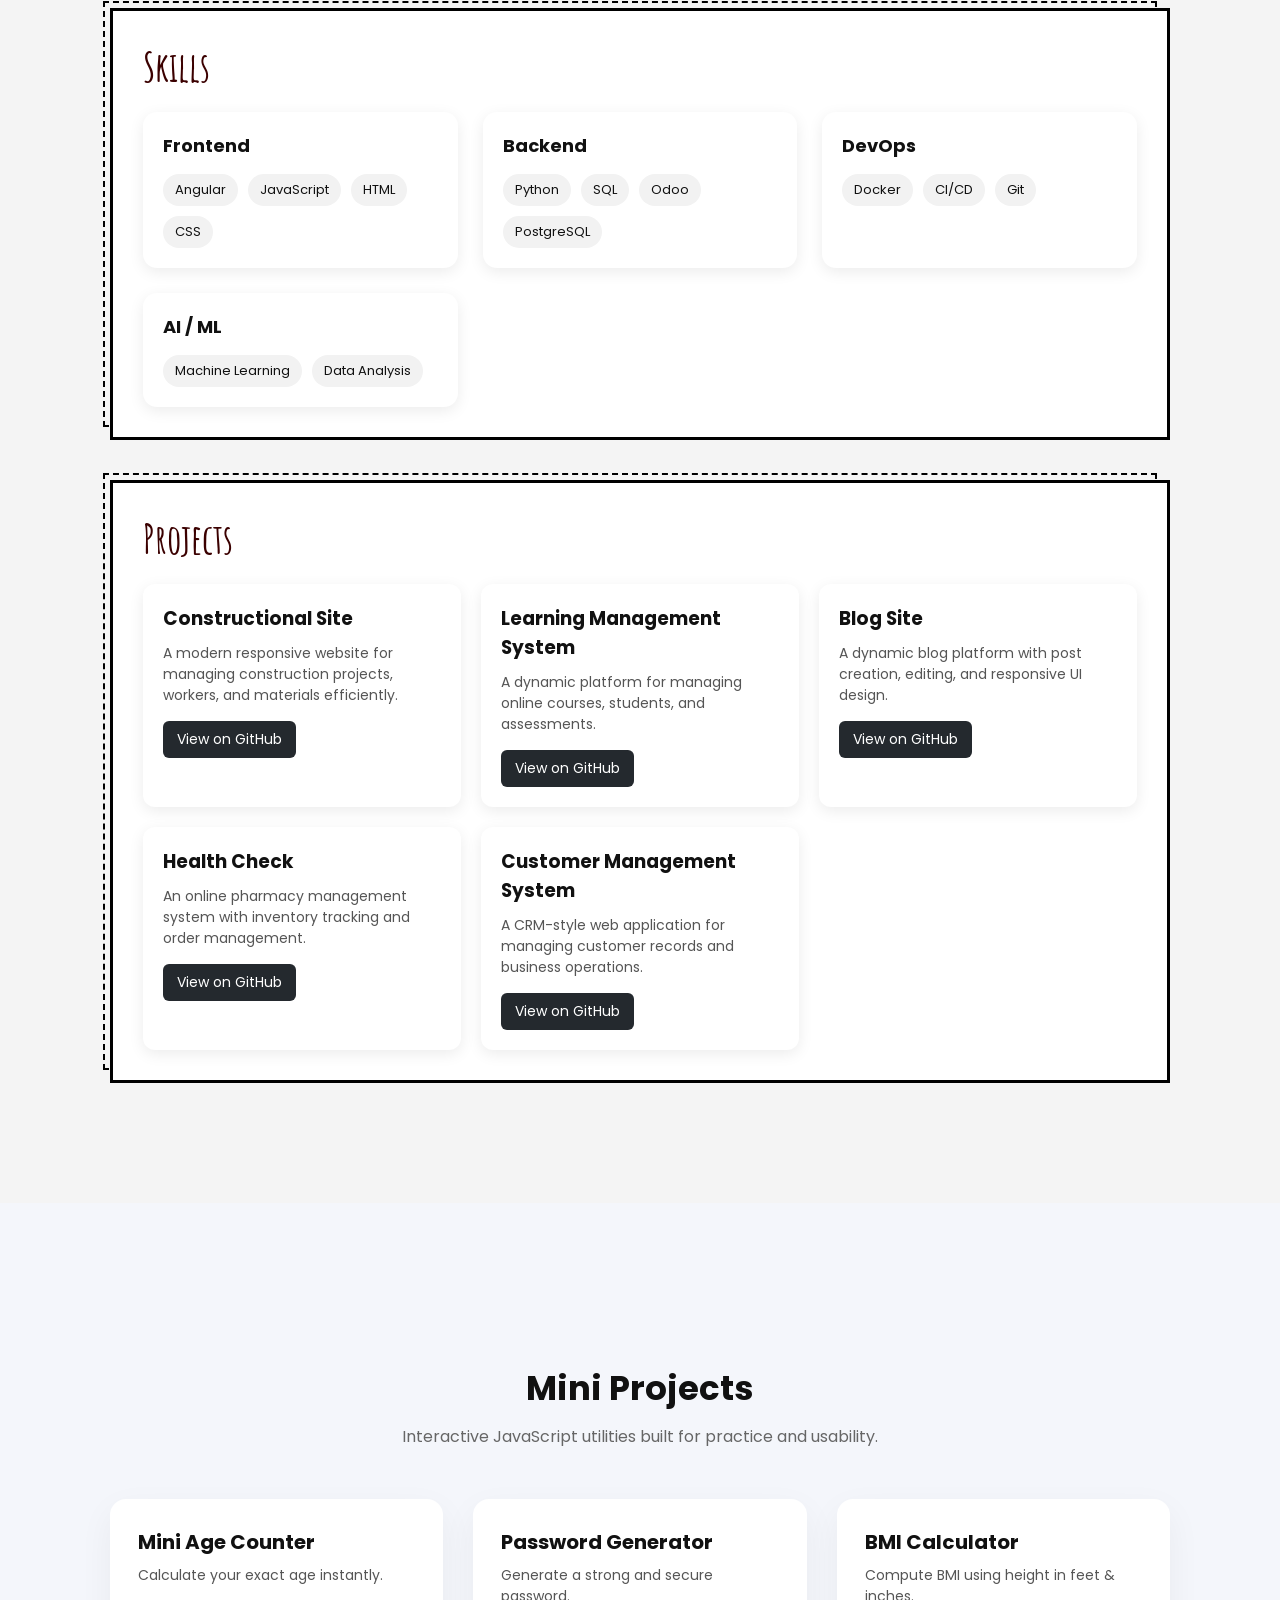
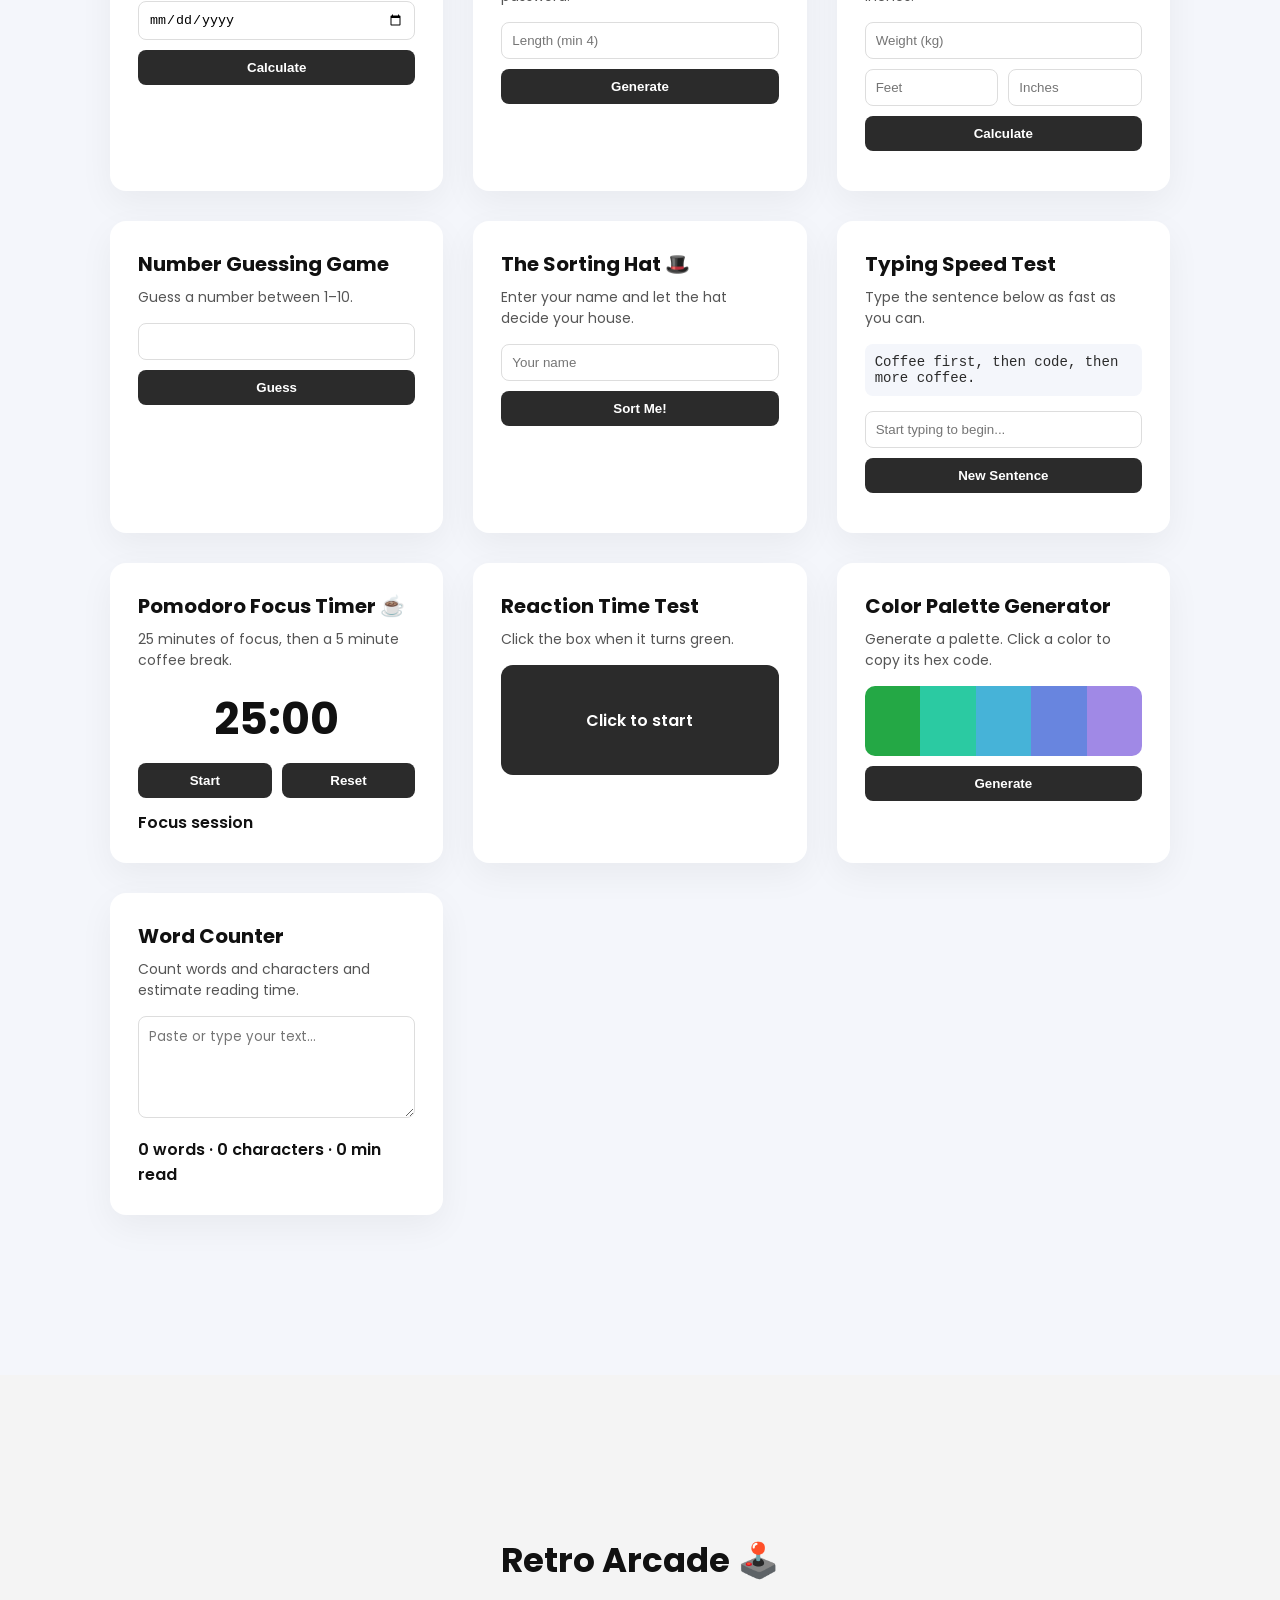
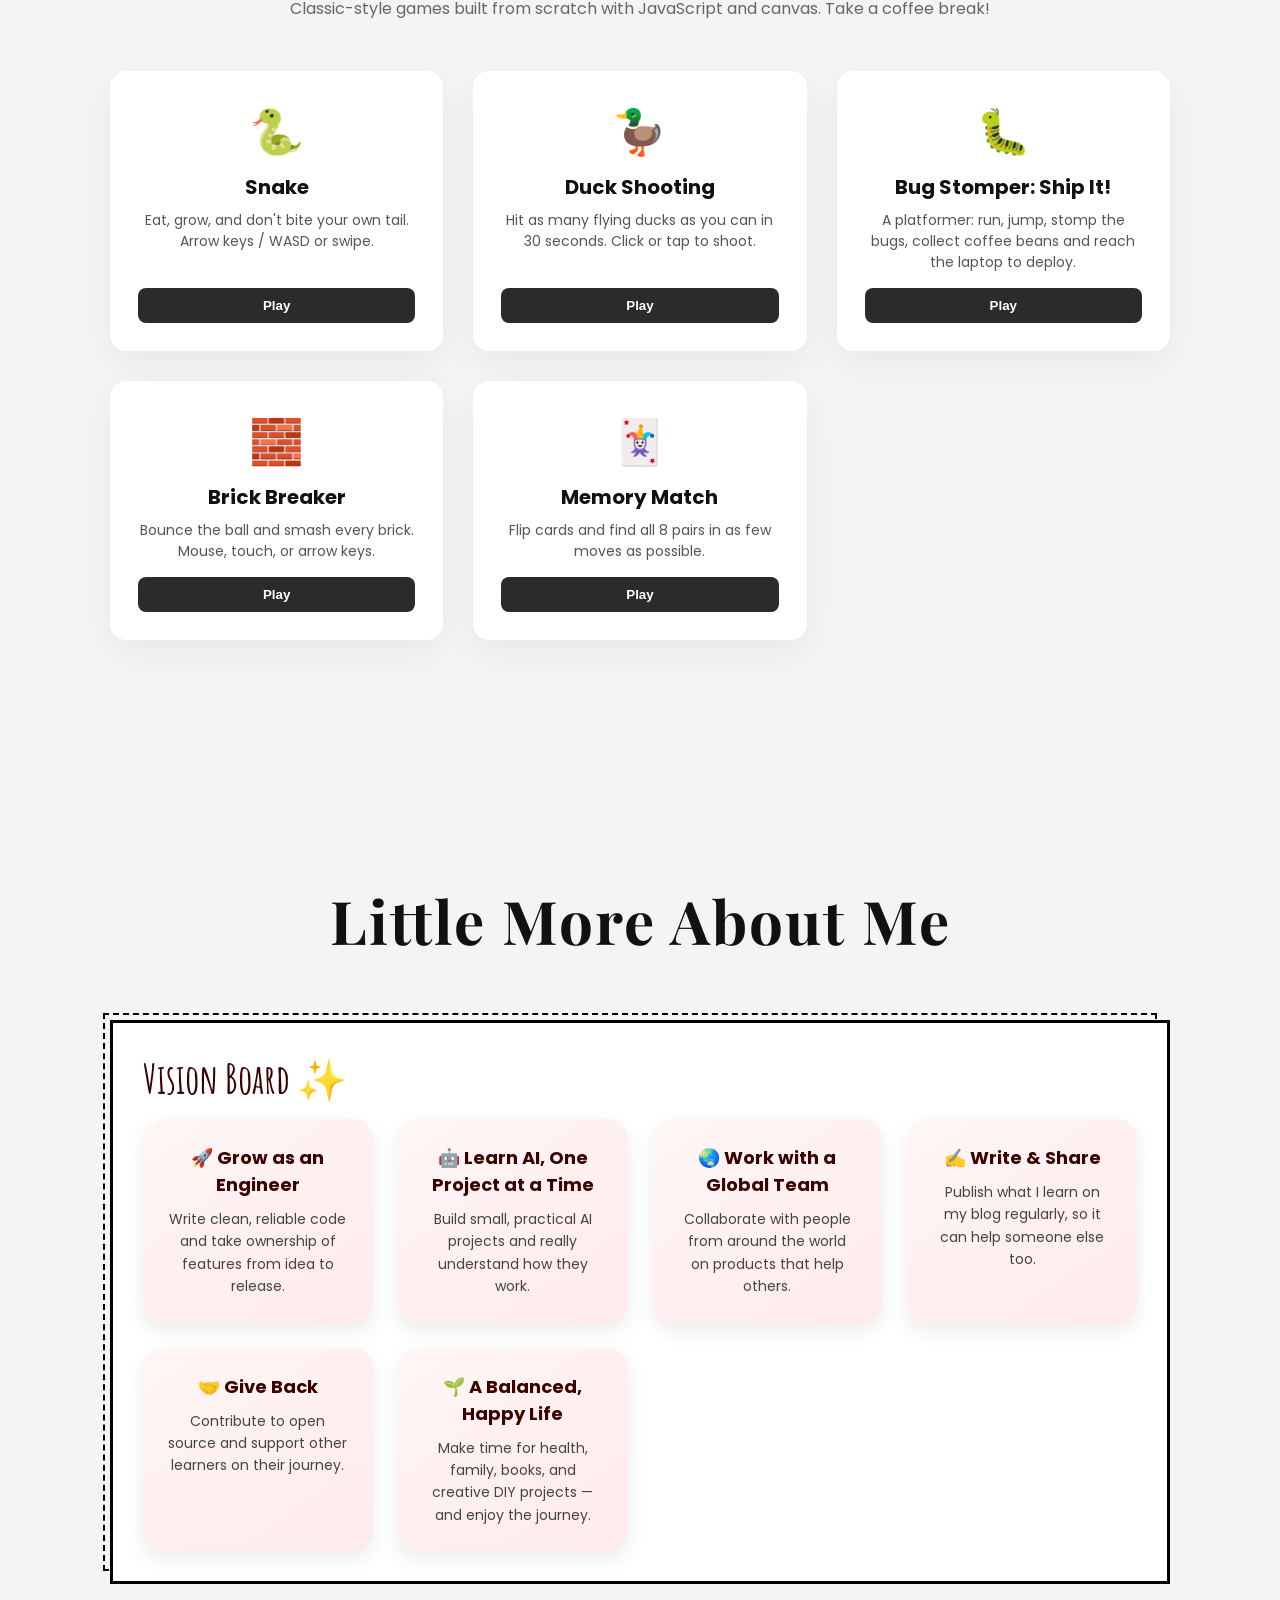
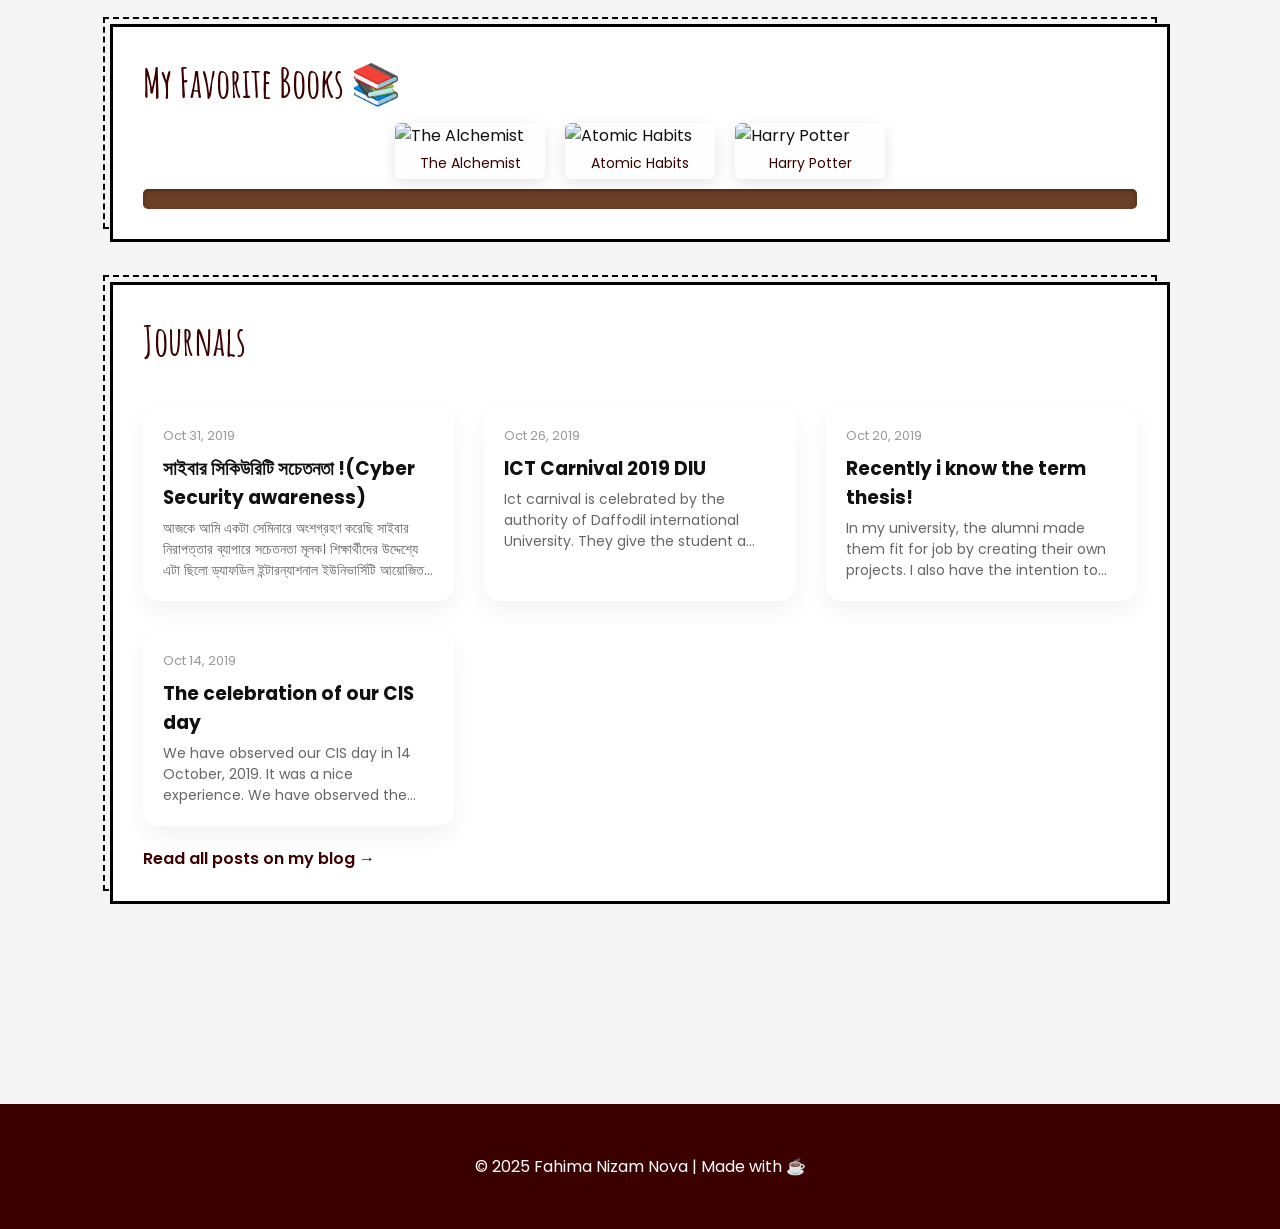
==== commit e473fc06: "game section added" ====
--- a/index.html
+++ b/index.html
@@ -33,6 +33,7 @@
         <a href="#skills">Skills</a>
         <a href="#projects">Projects</a>
         <a href="#mini-projects">MiniProjects</a>
+        <a href="#arcade">Arcade</a>
         <a href="https://drive.google.com/file/d/1f1sk7_fA4Vdjxr1X1xU9TRYpZYT4E-xo/view?usp=sharing"
           target="_blank">Resume</a>
         <a href="#more-about">More</a>
@@ -356,6 +357,55 @@
     </div>
   </section>
 
+  <!-- ================= RETRO ARCADE ================= -->
+  <section id="arcade">
+    <div class="container">
+      <div class="mini-projects-header">
+        <h1>Retro Arcade 🕹️</h1>
+        <p>Classic-style games built from scratch with JavaScript and canvas. Take a coffee break!</p>
+      </div>
+
+      <div class="mini-projects-grid">
+
+        <div class="mini-project game-card">
+          <div class="game-icon">🐍</div>
+          <h2>Snake</h2>
+          <p>Eat, grow, and don't bite your own tail. Arrow keys / WASD or swipe.</p>
+          <button onclick="openGame('snake')">Play</button>
+        </div>
+
+        <div class="mini-project game-card">
+          <div class="game-icon">🦆</div>
+          <h2>Duck Shooting</h2>
+          <p>Hit as many flying ducks as you can in 30 seconds. Click or tap to shoot.</p>
+          <button onclick="openGame('duck')">Play</button>
+        </div>
+
+        <div class="mini-project game-card">
+          <div class="game-icon">🐛</div>
+          <h2>Bug Stomper: Ship It!</h2>
+          <p>A platformer: run, jump, stomp the bugs, collect coffee beans and reach the laptop to deploy.</p>
+          <button onclick="openGame('platformer')">Play</button>
+        </div>
+
+        <div class="mini-project game-card">
+          <div class="game-icon">🧱</div>
+          <h2>Brick Breaker</h2>
+          <p>Bounce the ball and smash every brick. Mouse, touch, or arrow keys.</p>
+          <button onclick="openGame('bricks')">Play</button>
+        </div>
+
+        <div class="mini-project game-card">
+          <div class="game-icon">🃏</div>
+          <h2>Memory Match</h2>
+          <p>Flip cards and find all 8 pairs in as few moves as possible.</p>
+          <button onclick="openGame('memory')">Play</button>
+        </div>
+
+      </div>
+    </div>
+  </section>
+
   <!-- More about me -->
   <section id="more-about">
     <div class="container">
@@ -480,6 +530,26 @@
 
     </div>
   </section>
+
+  <!-- Game Modal -->
+  <div id="gameModal" class="game-modal">
+    <div class="game-content">
+      <div class="game-header">
+        <h3 id="gameTitle">Game</h3>
+        <span class="game-score" id="gameScore"></span>
+        <button class="game-close" onclick="closeGame()" title="Close (Esc)">&times;</button>
+      </div>
+      <canvas id="gameCanvas" width="480" height="320"></canvas>
+      <p class="game-help" id="gameHelp"></p>
+      <div class="touch-controls" id="touchControls">
+        <button data-key="ArrowLeft">◀</button>
+        <button data-key="ArrowUp">▲</button>
+        <button data-key="ArrowDown">▼</button>
+        <button data-key="ArrowRight">▶</button>
+        <button data-key="Space" class="touch-action">A</button>
+      </div>
+    </div>
+  </div>
 
   <!-- Resume Modal -->
   <div id="resumeModal" class="resume-modal">
@@ -534,6 +604,7 @@
 
   <!-- ================= JS ================= -->
   <script src="assets/js/script.js"></script>
+  <script src="assets/js/games.js"></script>
 
 </body>
 
--- a/assets/css/style.css
+++ b/assets/css/style.css
@@ -561,6 +561,127 @@
 
     .swatch:hover {
         flex: 1.5;
+    }
+
+    /* ================= RETRO ARCADE ================= */
+    #arcade {
+        padding: 80px 0;
+    }
+
+    .game-card {
+        display: flex;
+        flex-direction: column;
+        text-align: center;
+    }
+
+    .game-card p {
+        flex: 1;
+    }
+
+    .game-icon {
+        font-size: 44px;
+        margin-bottom: 8px;
+    }
+
+    .game-modal {
+        display: none;
+        position: fixed;
+        inset: 0;
+        background: rgba(0, 0, 0, 0.75);
+        justify-content: center;
+        align-items: center;
+        z-index: 2000;
+    }
+
+    .game-content {
+        background: #1b1b24;
+        color: #fff;
+        width: 94%;
+        max-width: 680px;
+        border-radius: 18px;
+        padding: 16px;
+        animation: fadeIn 0.3s ease;
+        box-shadow: 0 15px 40px rgba(0, 0, 0, 0.4);
+    }
+
+    .game-header {
+        display: flex;
+        align-items: center;
+        gap: 12px;
+        margin-bottom: 12px;
+    }
+
+    .game-header h3 {
+        font-size: 18px;
+    }
+
+    .game-score {
+        margin-left: auto;
+        font-size: 14px;
+        font-weight: 600;
+        color: #ffd54f;
+        font-variant-numeric: tabular-nums;
+    }
+
+    .game-close {
+        background: none;
+        border: none;
+        color: #fff;
+        font-size: 28px;
+        line-height: 1;
+        cursor: pointer;
+    }
+
+    #gameCanvas {
+        display: block;
+        width: 100%;
+        aspect-ratio: 3 / 2;
+        border-radius: 10px;
+        touch-action: none;
+        user-select: none;
+    }
+
+    .game-help {
+        margin-top: 10px;
+        font-size: 13px;
+        color: #aaa;
+        text-align: center;
+    }
+
+    .touch-controls {
+        display: none;
+        justify-content: center;
+        gap: 10px;
+        margin-top: 12px;
+    }
+
+    .touch-controls button {
+        width: 54px;
+        height: 54px;
+        border-radius: 50%;
+        border: none;
+        background: #33334a;
+        color: #fff;
+        font-size: 20px;
+        touch-action: none;
+        user-select: none;
+        -webkit-user-select: none;
+    }
+
+    .touch-controls button:active {
+        background: #55557a;
+    }
+
+    .touch-controls .touch-action {
+        background: #c62828;
+        font-weight: 700;
+    }
+
+    /* On-screen buttons only on touch devices */
+    @media (pointer: coarse) {
+        .touch-controls.show {
+            display: flex;
+        }
     }
 
     /* ================= VISION BOARD ================= */
@@ -1105,7 +1226,8 @@
             padding: 40px 16px;
         }
 
-        #mini-projects {
+        #mini-projects,
+        #arcade {
             padding: 40px 0;
         }
 
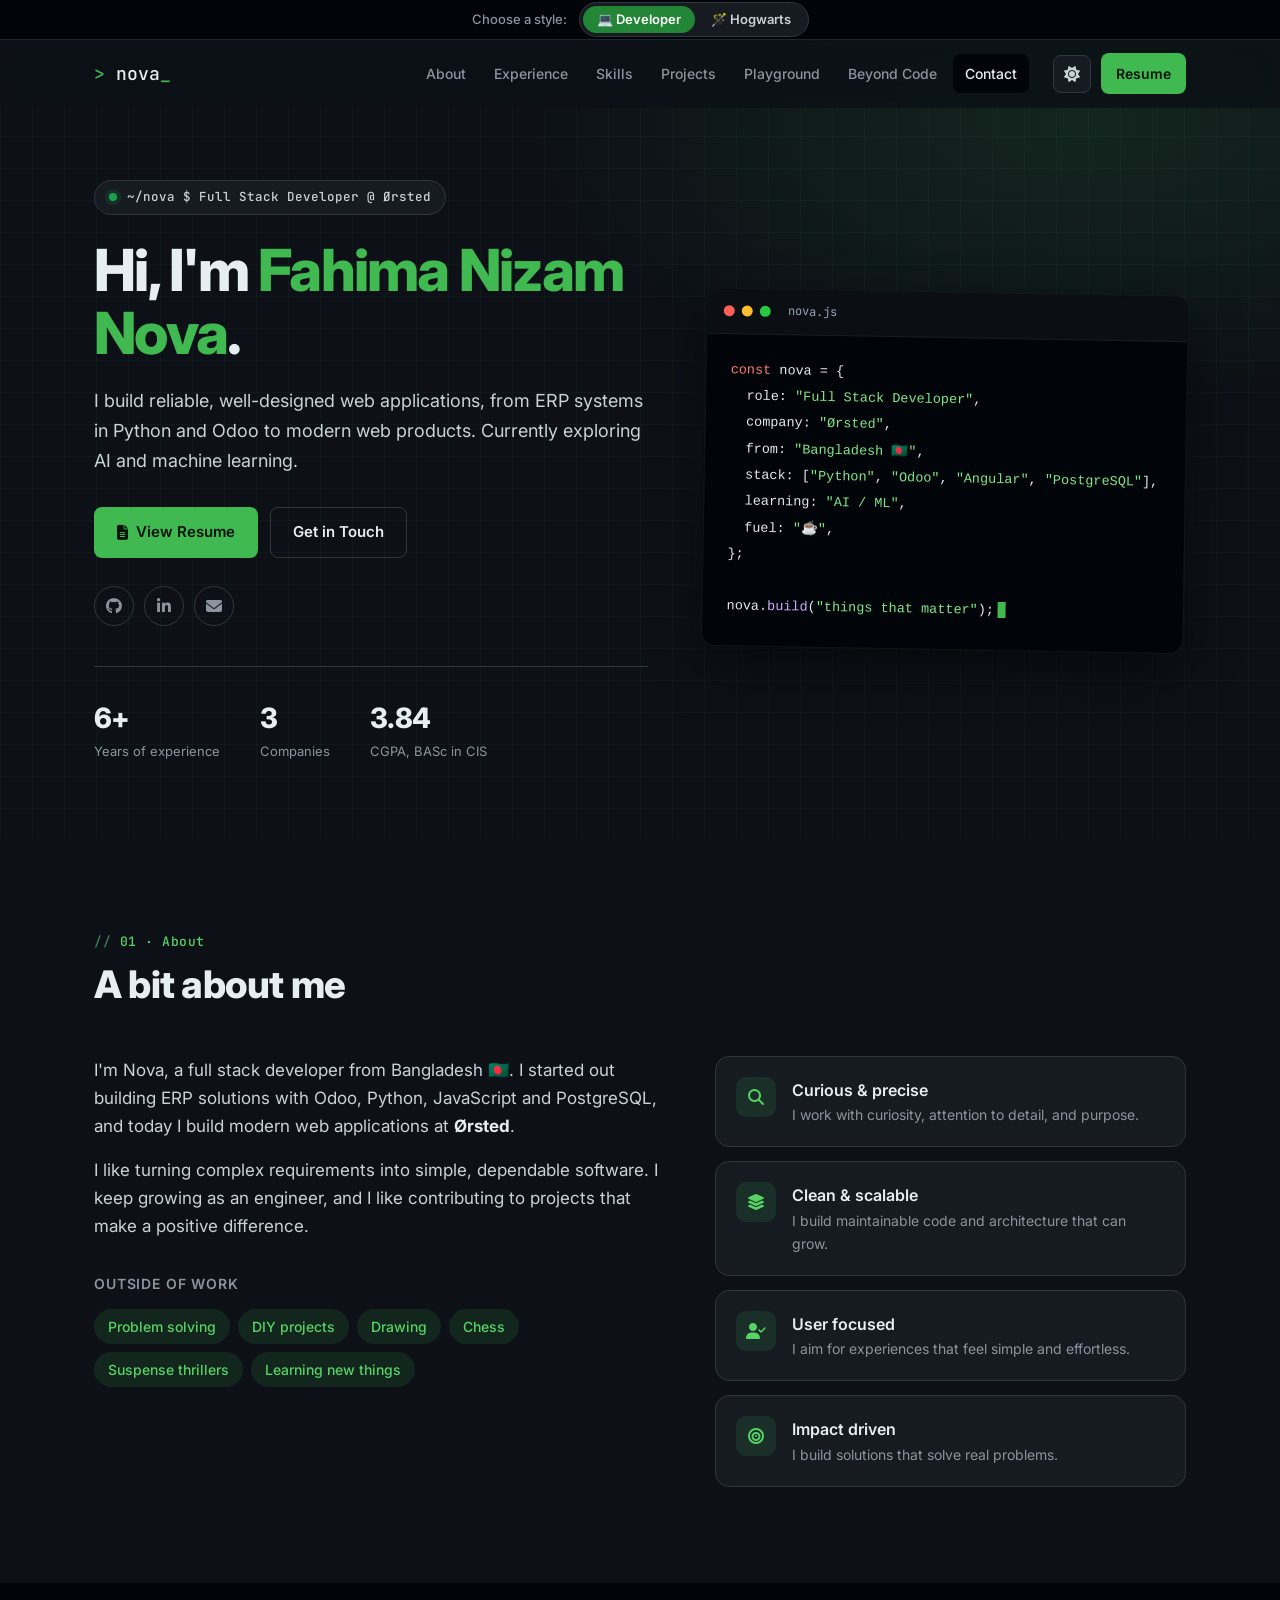
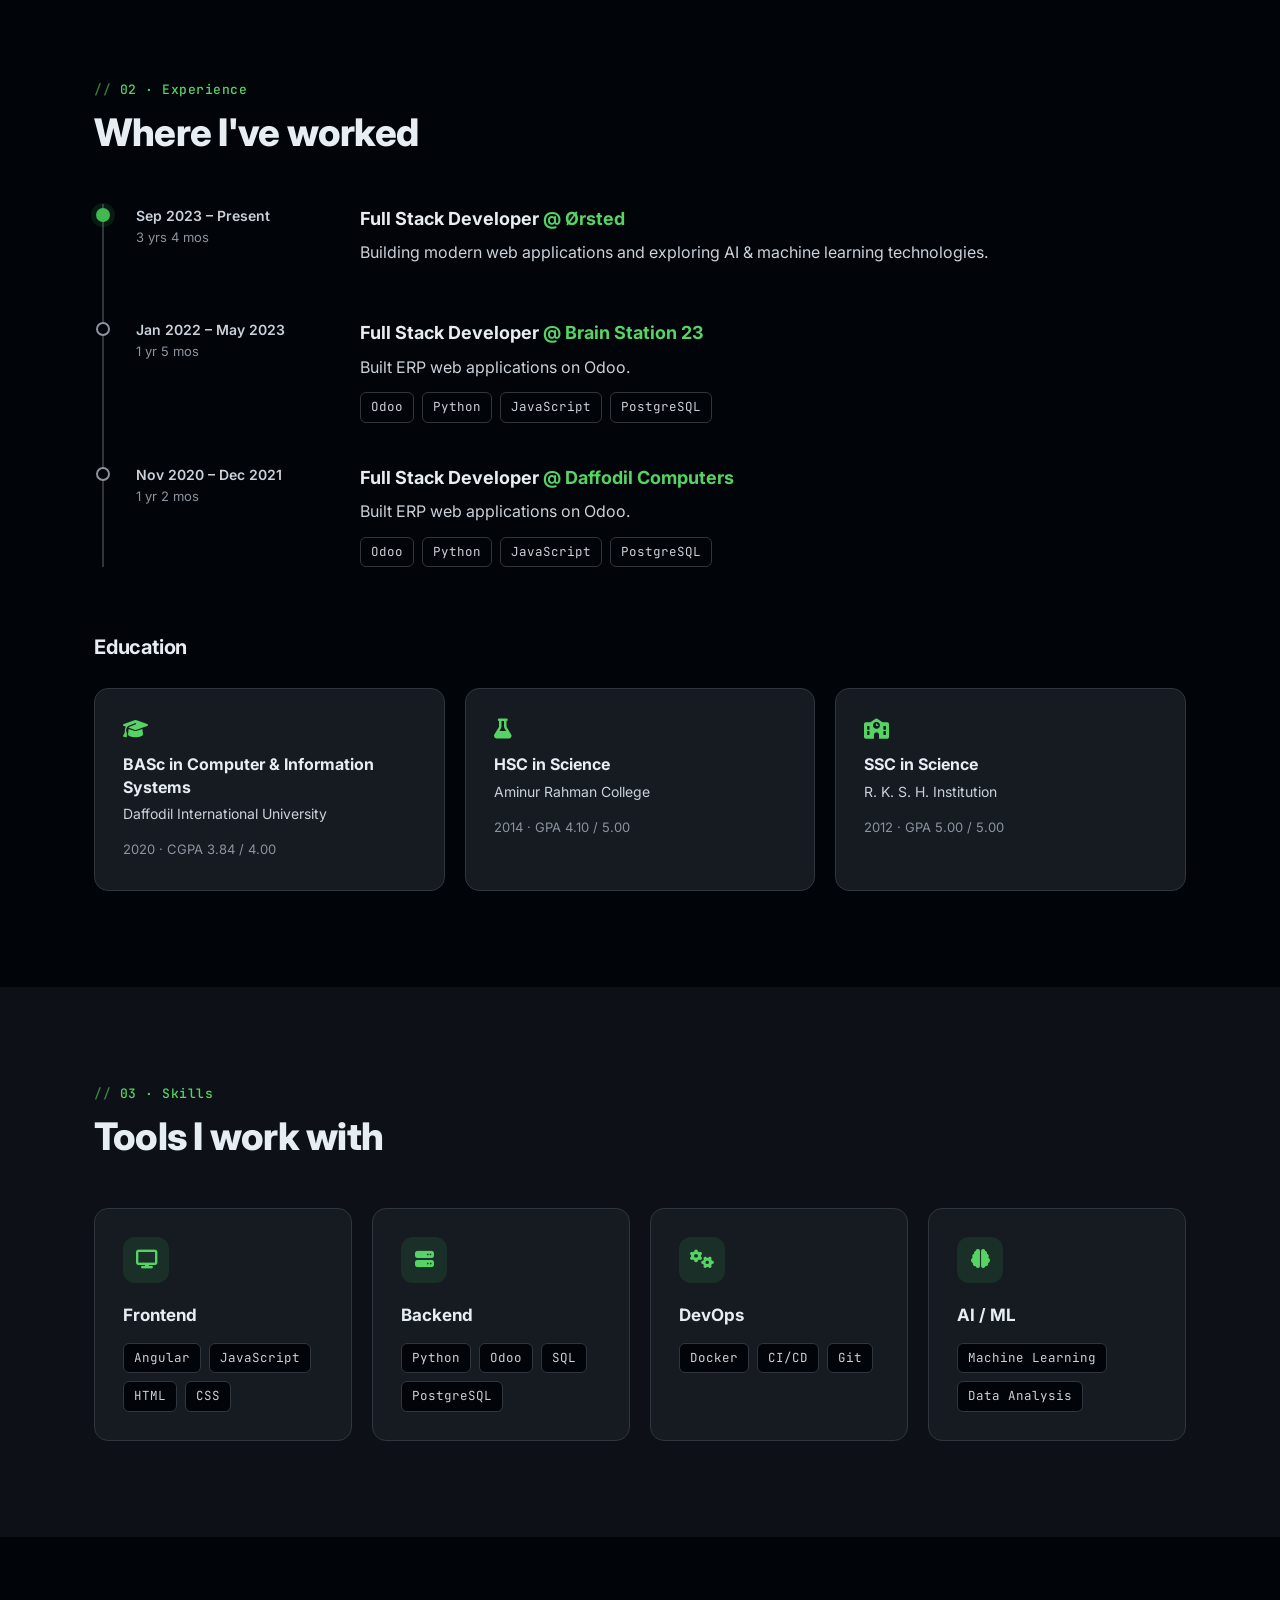
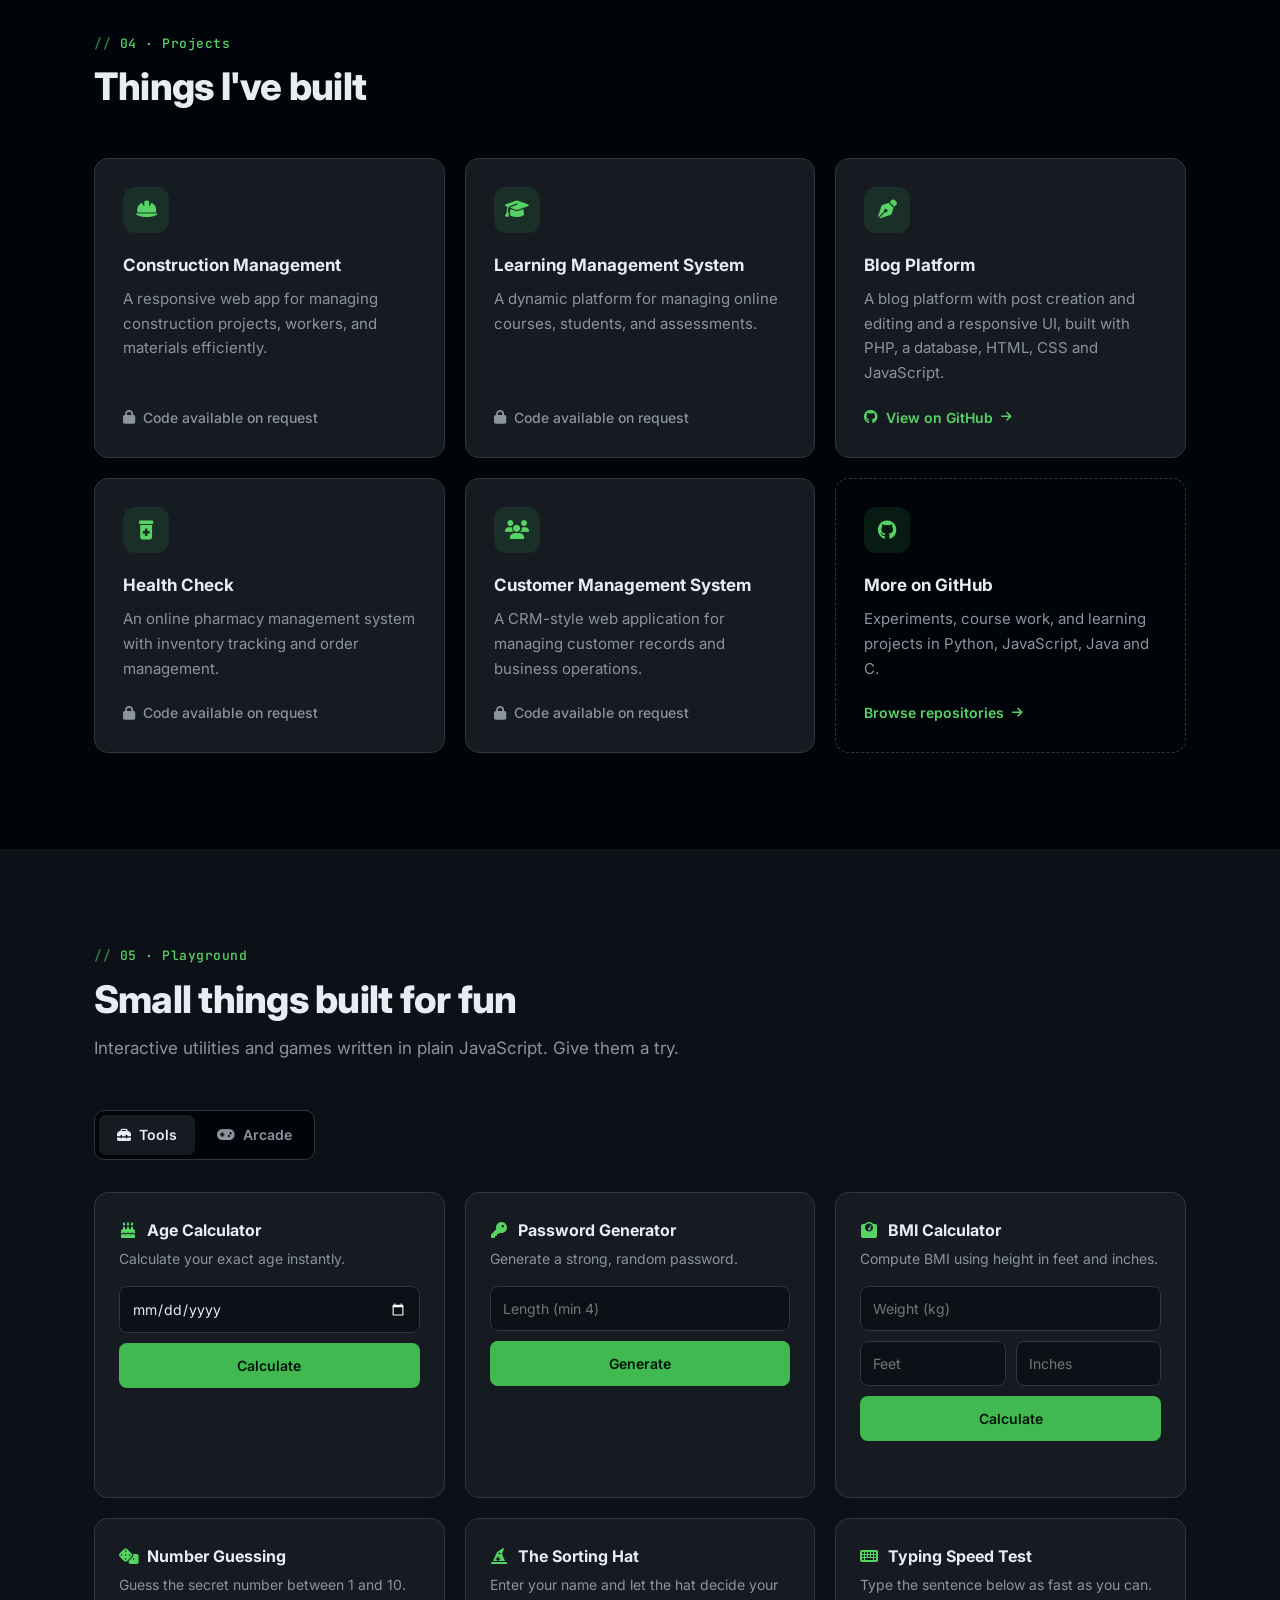
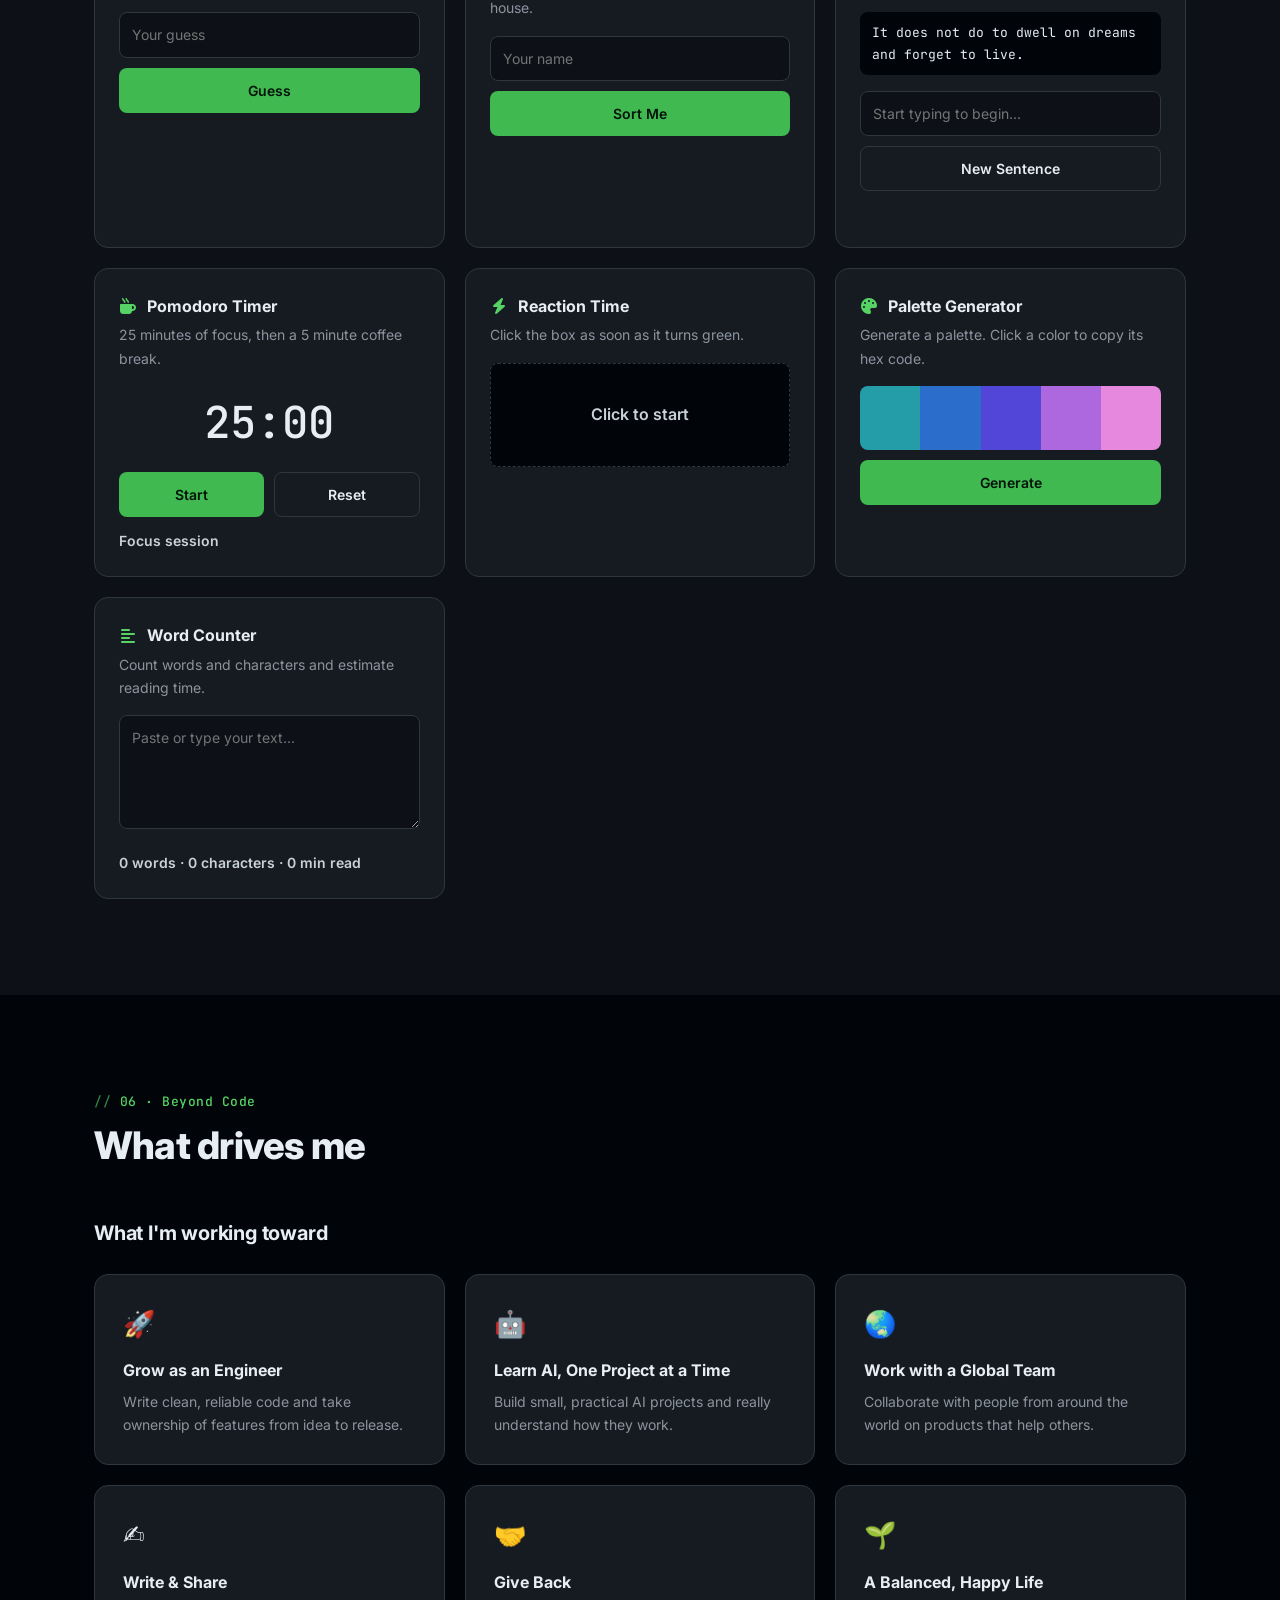
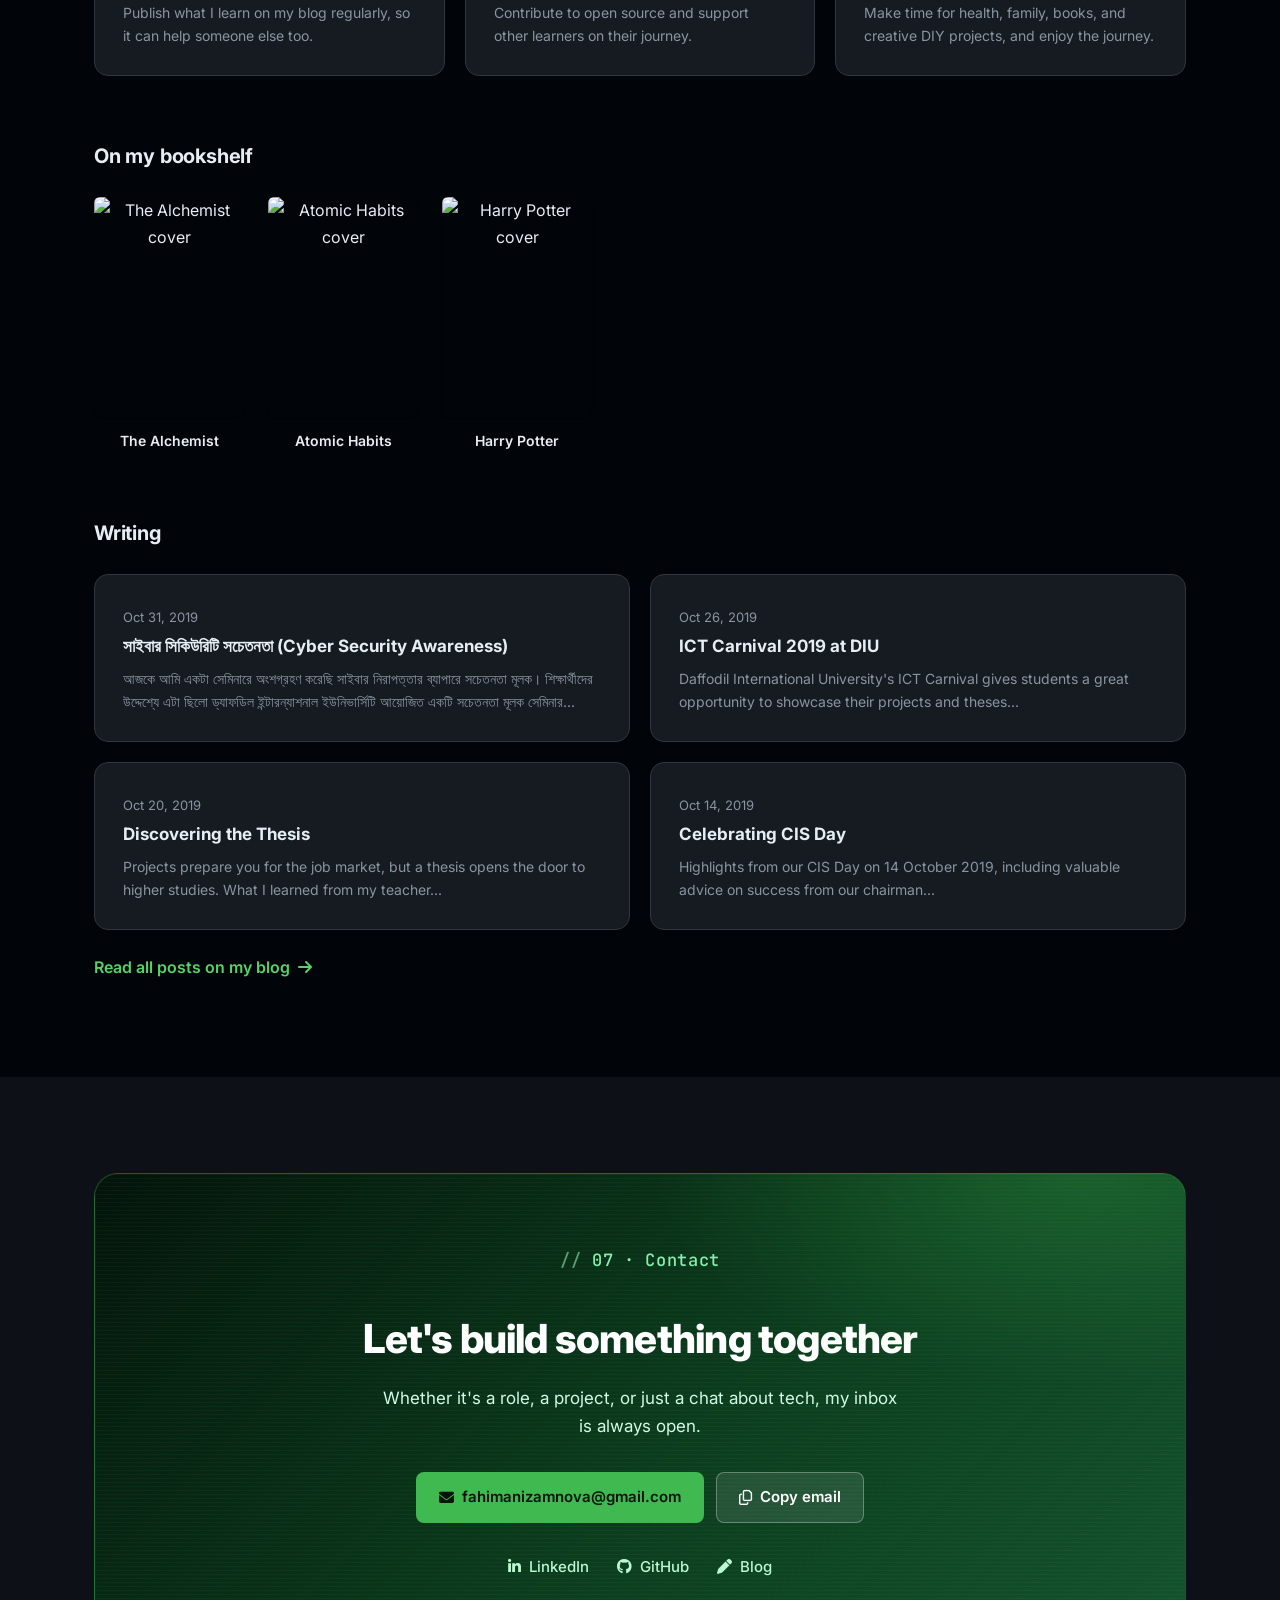
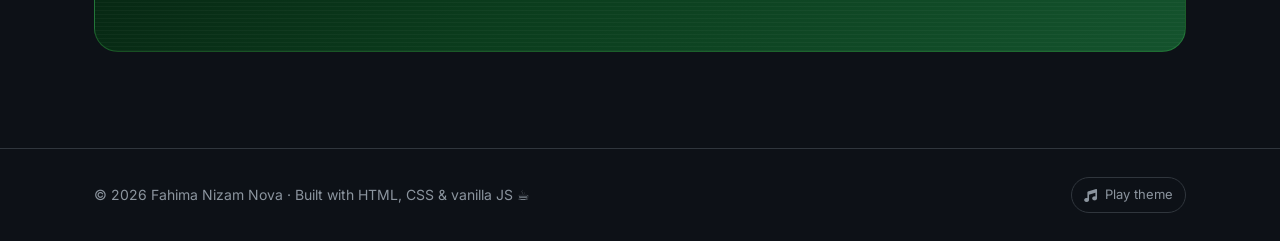
==== commit 564465ed: "Refactor code structure for improved readability and maintainability" ====
--- a/index.html
+++ b/index.html
@@ -4,608 +4,750 @@
 <head>
   <meta charset="UTF-8">
   <meta name="viewport" content="width=device-width, initial-scale=1.0">
-  <title>Fahima Nizam Nova | Portfolio</title>
+  <title>Fahima Nizam Nova | Developer</title>
+  <meta name="description"
+    content="Fahima Nizam Nova is a full stack developer at Ørsted with 5+ years of experience building web applications with Python, Odoo, JavaScript, Angular and PostgreSQL.">
+  <meta name="author" content="Fahima Nizam Nova">
+  <meta name="theme-color" content="#0d1117">
+
+  <meta property="og:type" content="website">
+  <meta property="og:title" content="Fahima Nizam Nova | Full Stack Developer">
+  <meta property="og:description"
+    content="Full stack developer building reliable web applications. Currently at Ørsted, exploring AI & machine learning.">
+  <meta property="og:url" content="https://fahimanizam.github.io/">
 
   <link rel="icon" type="image/png" href="assets/images/coffee.png">
 
+  <link rel="preconnect" href="https://fonts.googleapis.com">
+  <link rel="preconnect" href="https://fonts.gstatic.com" crossorigin>
   <link
-    href="https://fonts.googleapis.com/css2?family=Amatic+SC:wght@700&family=Creepster&family=Flavors&family=Rubik+Wet+Paint&family=Patrick+Hand&family=Playfair+Display:wght@700&family=Poppins:wght@400;600&display=swap"
+    href="https://fonts.googleapis.com/css2?family=Inter:wght@400;500;600;700;800&family=JetBrains+Mono:wght@400;500&display=swap"
     rel="stylesheet">
-
-
   <link rel="stylesheet" href="https://cdnjs.cloudflare.com/ajax/libs/font-awesome/6.5.0/css/all.min.css">
-
-  <link rel="stylesheet" href="assets/css/style.css">
+  <link rel="stylesheet" href="assets/css/pro.css">
+  <link rel="stylesheet" href="assets/css/switcher.css">
+
+  <!-- Open the Hogwarts template if the visitor chose it before -->
+  <script>
+    try {
+      if (localStorage.getItem("template") === "hogwarts") location.replace("hogwarts.html");
+    } catch { }
+  </script>
+
+  <!-- Apply saved theme before paint to avoid a flash (dark terminal look by default) -->
+  <script>
+    let savedTheme = null;
+    try { savedTheme = localStorage.getItem("theme"); } catch { }
+    document.documentElement.setAttribute("data-theme", savedTheme || "dark");
+  </script>
 </head>
 
 <body>
 
+  <a class="skip-link" href="#main">Skip to content</a>
+
+  <!-- ================= TEMPLATE SWITCHER ================= -->
+  <div class="template-bar">
+    <span class="template-bar-label">Choose a style:</span>
+    <div class="template-switch" role="group" aria-label="Choose site template">
+      <a href="index.html" data-template="developer" class="active" aria-current="page">💻 Developer</a>
+      <a href="hogwarts.html" data-template="hogwarts">🪄 Hogwarts</a>
+    </div>
+  </div>
+
+
   <!-- ================= NAVBAR ================= -->
-  <nav class="navbar">
-    <div class="nav-container">
-      <div class="logo" id="logo">
-        <img src="assets/images/hp_owl.png" alt="My animation" width="20">
-        NØVA
-      </div>
-
-      <div class="nav-menu">
+  <header class="navbar" id="navbar">
+    <nav class="container nav-inner" aria-label="Main">
+      <a href="#top" class="logo" aria-label="Back to top"><span>&gt;</span> nova<span class="blink">_</span></a>
+
+      <div class="nav-menu" id="navMenu">
         <a href="#about">About</a>
+        <a href="#experience">Experience</a>
         <a href="#skills">Skills</a>
         <a href="#projects">Projects</a>
-        <a href="#mini-projects">MiniProjects</a>
-        <a href="#arcade">Arcade</a>
-        <a href="https://drive.google.com/file/d/1f1sk7_fA4Vdjxr1X1xU9TRYpZYT4E-xo/view?usp=sharing"
-          target="_blank">Resume</a>
-        <a href="#more-about">More</a>
+        <a href="#playground">Playground</a>
+        <a href="#beyond">Beyond Code</a>
         <a href="#contact">Contact</a>
       </div>
 
-      <!-- <div class="nav-social">
-        <a href="https://github.com/fahimanizam" target="_blank"><i class="fab fa-github"></i></a>
-        <a href="https://www.linkedin.com/in/fahima-nizam-nova/" target="_blank"><i class="fab fa-linkedin"></i></a>
-        <a href="https://www.facebook.com/fahimanizam" target="_blank"><i class="fab fa-facebook"></i></a>
-      </div> -->
-    </div>
-  </nav>
-
-  <!-- ================= RESUME ================= -->
-  <section id="resume">
-    <div class="container">
-      <div class="hero">
+      <div class="nav-actions">
+        <button class="icon-btn" id="themeToggle" aria-label="Toggle dark mode" title="Toggle theme">
+          <i class="fas fa-moon"></i>
+        </button>
+        <a href="https://drive.google.com/file/d/1f1sk7_fA4Vdjxr1X1xU9TRYpZYT4E-xo/view?usp=sharing" target="_blank"
+          rel="noopener" class="btn btn-small btn-primary nav-resume" data-resume>Resume</a>
+        <button class="icon-btn nav-toggle" id="navToggle" aria-label="Open menu" aria-expanded="false">
+          <i class="fas fa-bars"></i>
+        </button>
+      </div>
+    </nav>
+  </header>
+
+  <main id="main">
+
+    <!-- ================= HERO ================= -->
+    <section class="hero" id="top">
+      <div class="container hero-inner">
         <div class="hero-text">
-          <span class="hero-greeting">Hi there, I'm</span>
-          <h1>Fahima Nizam Nova</h1>
-          <p class="hero-role">Full Stack Developer @ Ørsted | <span class="typing"></span></p>
-          <p class="hero-bio">Passionate about building technology that solves real-world problems, with a focus on
-            clean design and scalable solutions.</p>
+          <p class="eyebrow mono-eyebrow"><span class="status-dot"></span> ~/nova $ Full Stack Developer @ Ørsted</p>
+          <h1>Hi, I'm <span class="accent">Fahima Nizam Nova</span>.</h1>
+          <p class="hero-lead">
+            I build reliable, well-designed web applications, from ERP systems in Python and Odoo to modern
+            web products. Currently exploring AI and machine learning.
+          </p>
+
           <div class="hero-actions">
             <a href="https://drive.google.com/file/d/1f1sk7_fA4Vdjxr1X1xU9TRYpZYT4E-xo/view?usp=sharing"
-              target="_blank" class="hero-btn primary" id="viewResumeBtn">View Resume</a>
-            <a href="#projects" class="hero-btn">See Projects</a>
-          </div>
-        </div>
-      </div>
-
-      <div class="grid">
-        <div>
-
-          <div class="section" id="about">
-            <h2>Hello World!</h2>
+              target="_blank" rel="noopener" class="btn btn-primary" data-resume>
+              <i class="fas fa-file-lines"></i> View Resume
+            </a>
+            <a href="#contact" class="btn btn-outline">Get in Touch</a>
+          </div>
+
+          <div class="hero-social">
+            <a href="https://github.com/fahimanizam" target="_blank" rel="noopener" aria-label="GitHub"><i
+                class="fab fa-github"></i></a>
+            <a href="https://www.linkedin.com/in/fahima-nizam-nova/" target="_blank" rel="noopener"
+              aria-label="LinkedIn"><i class="fab fa-linkedin-in"></i></a>
+            <a href="mailto:fahimanizamnova@gmail.com" aria-label="Email"><i class="fas fa-envelope"></i></a>
+          </div>
+
+          <dl class="hero-stats">
+            <div>
+              <dt><span id="yearsExp">5</span>+</dt>
+              <dd>Years of experience</dd>
+            </div>
+            <div>
+              <dt>3</dt>
+              <dd>Companies</dd>
+            </div>
+            <div>
+              <dt>3.84</dt>
+              <dd>CGPA, BASc in CIS</dd>
+            </div>
+          </dl>
+        </div>
+
+        <div class="hero-visual" aria-hidden="true">
+          <div class="code-card">
+            <div class="code-card-bar">
+              <span></span><span></span><span></span>
+              <em>nova.js</em>
+            </div>
+<pre><code><span class="c-key">const</span> nova = {
+  role: <span class="c-str">"Full Stack Developer"</span>,
+  company: <span class="c-str">"Ørsted"</span>,
+  from: <span class="c-str">"Bangladesh 🇧🇩"</span>,
+  stack: [<span class="c-str">"Python"</span>, <span class="c-str">"Odoo"</span>, <span class="c-str">"Angular"</span>, <span class="c-str">"PostgreSQL"</span>],
+  learning: <span class="c-str">"AI / ML"</span>,
+  fuel: <span class="c-str">"☕"</span>,
+};
+
+nova.<span class="c-fn">build</span>(<span class="c-str">"things that matter"</span>);<span class="cursor"></span></code></pre>
+          </div>
+        </div>
+      </div>
+    </section>
+
+    <!-- ================= ABOUT ================= -->
+    <section class="section" id="about">
+      <div class="container">
+        <div class="section-head">
+          <p class="section-label">01 · About</p>
+          <h2>A bit about me</h2>
+        </div>
+
+        <div class="about-grid reveal">
+          <div class="about-text">
             <p>
-              I am Nova from Bangladesh 🇧🇩 passionate about building technology that solves real-world problems,
-              continuously seek growth — not only as an engineer, but as a contributor to projects that aim to make a
-              positive difference. I am
+              I'm Nova, a full stack developer from Bangladesh 🇧🇩. I started out building ERP solutions with
+              Odoo, Python, JavaScript and PostgreSQL, and today I build modern web applications at
+              <strong>Ørsted</strong>.
             </p>
-
-            <ul style="list-style-type: disc; padding-left: 20px; line-height: 1.8; margin-top: 15px;">
-              <li>working with curiosity, precision, and purpose</li>
-              <li>focusing on clean design and scalable solutions</li>
-              <li>seeking for good user experiences</li>
-              <li>creating solutions that matter</li>
-            </ul>
-          </div>
-
-          <div class="section" id="education">
-            <h2>Education</h2>
-            <div class="education-item">
-              <h3>Daffodil International University <span class="degree">[BASc in Computer & Information Systems]</span>
-              </h3>
-              <span class="duration">Passing Year: 2020 | CGPA: 3.84/4.00</span>
-            </div>
-            <div class="divider"></div>
-            <div class="education-item">
-              <h3>Aminur Rahman College <span class="degree">[HSC in Science]</span></h3>
-              <span class="duration">Passing Year: 2014 | CGPA: 4.10/5.00</span>
-            </div>
-            <div class="divider"></div>
-            <div class="education-item">
-              <h3>R. K. S. H. Institution <span class="degree">[SSC in Science]</span></h3>
-              <span class="duration">Passing Year: 2012 | CGPA: 5.00/5.00</span>
-            </div>
-          </div>
-        </div>
-
-        <div>
-
-          <div class="section" id="experience">
-            <h2>Job Experience</h2>
-
-            <div class="experience-item" data-start="2023-09-01">
-              <h3>Ørsted <span class="role">[Full Stack Developer]</span></h3>
-              <span class="duration"></span>
-              <p>Building modern web applications and exploring AI & Machine Learning technologies.</p>
-            </div>
-
-            <div class="divider"></div>
-
-            <div class="experience-item" data-start="2022-01-01" data-end="2023-05-31">
-              <h3>Braind Station 23 <span class="role">[Full Stack Developer]</span></h3>
-              <span class="duration"></span>
-              <p>Building ERP web applications in Odoo, Python, JavaScript, and PostgreSQL.</p>
-            </div>
-
-            <div class="divider"></div>
-
-            <div class="experience-item" data-start="2020-11-01" data-end="2021-12-31">
-              <h3>Daffodil Computers <span class="role">[Full Stack Developer]</span></h3>
-              <span class="duration"></span>
-              <p>Building ERP web applications in Odoo, Python, JavaScript, and PostgreSQL.</p>
-            </div>
-          </div>
-
-          <div class="section">
-            <h2>Hobbies</h2>
-            <div class="hobbies">
-              <span>Problem Solving</span>
-              <span>Creative Projects [DIY]</span>
+            <p>
+              I like turning complex requirements into simple, dependable software. I keep growing as an
+              engineer, and I like contributing to projects that make a positive difference.
+            </p>
+
+            <h3 class="subhead">Outside of work</h3>
+            <div class="chips">
+              <span>Problem solving</span>
+              <span>DIY projects</span>
               <span>Drawing</span>
               <span>Chess</span>
-              <span>Learning New Things</span>
-              <span>Reading Suspense Thrillers</span>
-            </div>
-          </div>
-
-        </div>
-      </div>
-
-      <!-- ================= SKILLS ================= -->
-      <div class="section" id="skills">
-        <h2>Skills</h2>
-
-        <div class="skills-container">
-
-          <!-- Frontend -->
-          <div class="skill-category">
+              <span>Suspense thrillers</span>
+              <span>Learning new things</span>
+            </div>
+          </div>
+
+          <ul class="values">
+            <li>
+              <i class="fas fa-magnifying-glass"></i>
+              <div>
+                <h3>Curious & precise</h3>
+                <p>I work with curiosity, attention to detail, and purpose.</p>
+              </div>
+            </li>
+            <li>
+              <i class="fas fa-layer-group"></i>
+              <div>
+                <h3>Clean & scalable</h3>
+                <p>I build maintainable code and architecture that can grow.</p>
+              </div>
+            </li>
+            <li>
+              <i class="fas fa-user-check"></i>
+              <div>
+                <h3>User focused</h3>
+                <p>I aim for experiences that feel simple and effortless.</p>
+              </div>
+            </li>
+            <li>
+              <i class="fas fa-bullseye"></i>
+              <div>
+                <h3>Impact driven</h3>
+                <p>I build solutions that solve real problems.</p>
+              </div>
+            </li>
+          </ul>
+        </div>
+      </div>
+    </section>
+
+    <!-- ================= EXPERIENCE & EDUCATION ================= -->
+    <section class="section section-alt" id="experience">
+      <div class="container">
+        <div class="section-head">
+          <p class="section-label">02 · Experience</p>
+          <h2>Where I've worked</h2>
+        </div>
+
+        <ol class="timeline reveal">
+          <li class="experience-item" data-start="2023-09-01">
+            <div class="timeline-meta">
+              <span class="duration"></span>
+            </div>
+            <div class="timeline-body">
+              <h3>Full Stack Developer <span class="at">@ Ørsted</span></h3>
+              <p>Building modern web applications and exploring AI & machine learning technologies.</p>
+            </div>
+          </li>
+
+          <li class="experience-item" data-start="2022-01-01" data-end="2023-05-31">
+            <div class="timeline-meta">
+              <span class="duration"></span>
+            </div>
+            <div class="timeline-body">
+              <h3>Full Stack Developer <span class="at">@ Brain Station 23</span></h3>
+              <p>Built ERP web applications on Odoo.</p>
+              <div class="tags"><span>Odoo</span><span>Python</span><span>JavaScript</span><span>PostgreSQL</span>
+              </div>
+            </div>
+          </li>
+
+          <li class="experience-item" data-start="2020-11-01" data-end="2021-12-31">
+            <div class="timeline-meta">
+              <span class="duration"></span>
+            </div>
+            <div class="timeline-body">
+              <h3>Full Stack Developer <span class="at">@ Daffodil Computers</span></h3>
+              <p>Built ERP web applications on Odoo.</p>
+              <div class="tags"><span>Odoo</span><span>Python</span><span>JavaScript</span><span>PostgreSQL</span>
+              </div>
+            </div>
+          </li>
+        </ol>
+
+        <h3 class="block-title" id="education">Education</h3>
+        <div class="edu-grid reveal">
+          <article class="card edu-card">
+            <i class="fas fa-graduation-cap"></i>
+            <h4>BASc in Computer & Information Systems</h4>
+            <p>Daffodil International University</p>
+            <span class="meta">2020 · CGPA 3.84 / 4.00</span>
+          </article>
+          <article class="card edu-card">
+            <i class="fas fa-flask"></i>
+            <h4>HSC in Science</h4>
+            <p>Aminur Rahman College</p>
+            <span class="meta">2014 · GPA 4.10 / 5.00</span>
+          </article>
+          <article class="card edu-card">
+            <i class="fas fa-school"></i>
+            <h4>SSC in Science</h4>
+            <p>R. K. S. H. Institution</p>
+            <span class="meta">2012 · GPA 5.00 / 5.00</span>
+          </article>
+        </div>
+      </div>
+    </section>
+
+    <!-- ================= SKILLS ================= -->
+    <section class="section" id="skills">
+      <div class="container">
+        <div class="section-head">
+          <p class="section-label">03 · Skills</p>
+          <h2>Tools I work with</h2>
+        </div>
+
+        <div class="skills-grid reveal">
+          <article class="card skill-card">
+            <div class="card-icon"><i class="fas fa-display"></i></div>
             <h3>Frontend</h3>
-            <div class="skill-tags">
-              <span>Angular</span>
-              <span>JavaScript</span>
-              <span>HTML</span>
-              <span>CSS</span>
-            </div>
-          </div>
-
-          <!-- Backend -->
-          <div class="skill-category">
+            <div class="tags"><span>Angular</span><span>JavaScript</span><span>HTML</span><span>CSS</span></div>
+          </article>
+          <article class="card skill-card">
+            <div class="card-icon"><i class="fas fa-server"></i></div>
             <h3>Backend</h3>
-            <div class="skill-tags">
-              <span>Python</span>
-              <span>SQL</span>
-              <span>Odoo</span>
-              <span>PostgreSQL</span>
-            </div>
-          </div>
-
-          <!-- DevOps -->
-          <div class="skill-category">
+            <div class="tags"><span>Python</span><span>Odoo</span><span>SQL</span><span>PostgreSQL</span></div>
+          </article>
+          <article class="card skill-card">
+            <div class="card-icon"><i class="fas fa-gears"></i></div>
             <h3>DevOps</h3>
-            <div class="skill-tags">
-              <span>Docker</span>
-              <span>CI/CD</span>
-              <span>Git</span>
-            </div>
-          </div>
-
-          <!-- AI & ML -->
-          <div class="skill-category">
+            <div class="tags"><span>Docker</span><span>CI/CD</span><span>Git</span></div>
+          </article>
+          <article class="card skill-card">
+            <div class="card-icon"><i class="fas fa-brain"></i></div>
             <h3>AI / ML</h3>
-            <div class="skill-tags">
-              <span>Machine Learning</span>
-              <span>Data Analysis</span>
-            </div>
-          </div>
-
-        </div>
-      </div>
-
-      <!-- ================= PROJECTS ================= -->
-      <div class="section" id="projects">
-        <h2>Projects</h2>
-
-        <div class="projects-container">
-
-          <div class="project-card">
-            <h3>Constructional Site</h3>
-            <p>A modern responsive website for managing construction projects, workers, and materials efficiently.
-            </p>
-            <a href="https://github.com/fahimanizam/construction_management_system.git" target="_blank"
-              class="github-btn">View on
-              GitHub</a>
-          </div>
-
-          <div class="project-card">
+            <div class="tags"><span>Machine Learning</span><span>Data Analysis</span></div>
+          </article>
+        </div>
+      </div>
+    </section>
+
+    <!-- ================= PROJECTS ================= -->
+    <section class="section section-alt" id="projects">
+      <div class="container">
+        <div class="section-head">
+          <p class="section-label">04 · Projects</p>
+          <h2>Things I've built</h2>
+        </div>
+
+        <div class="projects-grid reveal">
+          <article class="card project-card">
+            <div class="card-icon"><i class="fas fa-helmet-safety"></i></div>
+            <h3>Construction Management</h3>
+            <p>A responsive web app for managing construction projects, workers, and materials efficiently.</p>
+            <span class="project-link muted"><i class="fas fa-lock"></i> Code available on request</span>
+          </article>
+
+          <article class="card project-card">
+            <div class="card-icon"><i class="fas fa-graduation-cap"></i></div>
             <h3>Learning Management System</h3>
             <p>A dynamic platform for managing online courses, students, and assessments.</p>
-            <a href="https://github.com/fahimanizam/learning_management_system" target="_blank" class="github-btn">View
-              on GitHub</a>
-          </div>
-
-          <div class="project-card">
-            <h3>Blog Site</h3>
-            <p>A dynamic blog platform with post creation, editing, and responsive UI design.</p>
-            <a href="https://github.com/yourusername/blog-site" target="_blank" class="github-btn">View on
-              GitHub</a>
-          </div>
-
-          <div class="project-card">
+            <span class="project-link muted"><i class="fas fa-lock"></i> Code available on request</span>
+          </article>
+
+          <article class="card project-card">
+            <div class="card-icon"><i class="fas fa-pen-nib"></i></div>
+            <h3>Blog Platform</h3>
+            <p>A blog platform with post creation and editing and a responsive UI, built with PHP, a database, HTML,
+              CSS and JavaScript.</p>
+            <a href="https://github.com/fahimanizam/My-blog" target="_blank" rel="noopener" class="project-link">
+              <i class="fab fa-github"></i> View on GitHub <i class="fas fa-arrow-right"></i>
+            </a>
+          </article>
+
+          <article class="card project-card">
+            <div class="card-icon"><i class="fas fa-prescription-bottle-medical"></i></div>
             <h3>Health Check</h3>
             <p>An online pharmacy management system with inventory tracking and order management.</p>
-            <a href="https://github.com/fahimanizam/health-checks.git" target="_blank" class="github-btn">View on
-              GitHub</a>
-          </div>
-
-          <div class="project-card">
+            <span class="project-link muted"><i class="fas fa-lock"></i> Code available on request</span>
+          </article>
+
+          <article class="card project-card">
+            <div class="card-icon"><i class="fas fa-users"></i></div>
             <h3>Customer Management System</h3>
             <p>A CRM-style web application for managing customer records and business operations.</p>
-            <a href="https://github.com/fahimanizam/customer-management.git" target="_blank" class="github-btn">View on
+            <span class="project-link muted"><i class="fas fa-lock"></i> Code available on request</span>
+          </article>
+
+          <article class="card project-card project-more">
+            <div class="card-icon"><i class="fab fa-github"></i></div>
+            <h3>More on GitHub</h3>
+            <p>Experiments, course work, and learning projects in Python, JavaScript, Java and C.</p>
+            <a href="https://github.com/fahimanizam?tab=repositories" target="_blank" rel="noopener"
+              class="project-link">
+              Browse repositories <i class="fas fa-arrow-right"></i>
+            </a>
+          </article>
+        </div>
+      </div>
+    </section>
+
+    <!-- ================= PLAYGROUND ================= -->
+    <section class="section" id="playground">
+      <div class="container">
+        <div class="section-head">
+          <p class="section-label">05 · Playground</p>
+          <h2>Small things built for fun</h2>
+          <p class="section-sub">Interactive utilities and games written in plain JavaScript. Give them a try.</p>
+        </div>
+
+        <div class="tabs" role="tablist">
+          <button class="tab active" role="tab" aria-selected="true" data-tab="tools">
+            <i class="fas fa-toolbox"></i> Tools
+          </button>
+          <button class="tab" role="tab" aria-selected="false" data-tab="arcade">
+            <i class="fas fa-gamepad"></i> Arcade
+          </button>
+        </div>
+
+        <!-- Tools -->
+        <div class="tab-panel active" id="tab-tools" role="tabpanel">
+          <div class="play-grid">
+
+            <div class="card mini-project">
+              <h3><i class="fas fa-cake-candles"></i> Age Calculator</h3>
+              <p>Calculate your exact age instantly.</p>
+              <input type="date" id="birthdate" aria-label="Birthdate">
+              <button class="btn btn-primary btn-block" onclick="calculateAge()">Calculate</button>
+              <div class="result" id="result"></div>
+            </div>
+
+            <div class="card mini-project">
+              <h3><i class="fas fa-key"></i> Password Generator</h3>
+              <p>Generate a strong, random password.</p>
+              <input type="number" id="passLength" placeholder="Length (min 4)" aria-label="Password length">
+              <button class="btn btn-primary btn-block" onclick="generatePassword()">Generate</button>
+              <div class="result mono" id="passwordResult"></div>
+            </div>
+
+            <div class="card mini-project">
+              <h3><i class="fas fa-weight-scale"></i> BMI Calculator</h3>
+              <p>Compute BMI using height in feet and inches.</p>
+              <input type="number" id="weight" placeholder="Weight (kg)" aria-label="Weight in kg">
+              <div class="input-row">
+                <input type="number" id="heightFeet" placeholder="Feet" aria-label="Height feet">
+                <input type="number" id="heightInch" placeholder="Inches" aria-label="Height inches">
+              </div>
+              <button class="btn btn-primary btn-block" onclick="calculateBMI()">Calculate</button>
+              <div class="result" id="bmiResult"></div>
+            </div>
+
+            <div class="card mini-project">
+              <h3><i class="fas fa-dice"></i> Number Guessing</h3>
+              <p>Guess the secret number between 1 and 10.</p>
+              <input type="number" id="guessInput" min="1" max="10" placeholder="Your guess" aria-label="Your guess">
+              <button class="btn btn-primary btn-block" onclick="checkGuess()">Guess</button>
+              <div class="result" id="guessResult"></div>
+            </div>
+
+            <div class="card mini-project">
+              <h3><i class="fas fa-hat-wizard"></i> The Sorting Hat</h3>
+              <p>Enter your name and let the hat decide your house.</p>
+              <input type="text" id="hatName" placeholder="Your name" aria-label="Your name">
+              <button class="btn btn-primary btn-block" onclick="sortingHat()">Sort Me</button>
+              <div class="result" id="hatResult"></div>
+            </div>
+
+            <div class="card mini-project">
+              <h3><i class="fas fa-keyboard"></i> Typing Speed Test</h3>
+              <p>Type the sentence below as fast as you can.</p>
+              <p class="typing-target" id="typingTarget"></p>
+              <input type="text" id="typingInput" placeholder="Start typing to begin..." autocomplete="off"
+                oninput="checkTyping()" aria-label="Type the sentence">
+              <button class="btn btn-outline btn-block" onclick="resetTyping()">New Sentence</button>
+              <div class="result" id="typingResult"></div>
+            </div>
+
+            <div class="card mini-project">
+              <h3><i class="fas fa-mug-hot"></i> Pomodoro Timer</h3>
+              <p>25 minutes of focus, then a 5 minute coffee break.</p>
+              <div class="timer-display" id="pomoDisplay">25:00</div>
+              <div class="btn-group">
+                <button class="btn btn-primary" onclick="togglePomodoro()" id="pomoStartBtn">Start</button>
+                <button class="btn btn-outline" onclick="resetPomodoro()">Reset</button>
+              </div>
+              <div class="result" id="pomoResult">Focus session</div>
+            </div>
+
+            <div class="card mini-project">
+              <h3><i class="fas fa-bolt"></i> Reaction Time</h3>
+              <p>Click the box as soon as it turns green.</p>
+              <div class="reaction-box" id="reactionBox" onclick="reactionClick()" role="button" tabindex="0">Click
+                to start</div>
+              <div class="result" id="reactionResult"></div>
+            </div>
+
+            <div class="card mini-project">
+              <h3><i class="fas fa-palette"></i> Palette Generator</h3>
+              <p>Generate a palette. Click a color to copy its hex code.</p>
+              <div class="palette" id="palette"></div>
+              <button class="btn btn-primary btn-block" onclick="generatePalette()">Generate</button>
+              <div class="result" id="paletteResult"></div>
+            </div>
+
+            <div class="card mini-project">
+              <h3><i class="fas fa-align-left"></i> Word Counter</h3>
+              <p>Count words and characters and estimate reading time.</p>
+              <textarea id="wordInput" rows="4" placeholder="Paste or type your text..." oninput="countWords()"
+                aria-label="Text to count"></textarea>
+              <div class="result" id="wordResult">0 words · 0 characters · 0 min read</div>
+            </div>
+
+          </div>
+        </div>
+
+        <!-- Arcade -->
+        <div class="tab-panel" id="tab-arcade" role="tabpanel">
+          <div class="play-grid">
+            <div class="card game-card">
+              <div class="game-icon">🐍</div>
+              <h3>Snake</h3>
+              <p>Eat, grow, and don't bite your own tail. Arrow keys, WASD, or swipe.</p>
+              <button class="btn btn-primary btn-block" onclick="openGame('snake')"><i class="fas fa-play"></i>
+                Play</button>
+            </div>
+            <div class="card game-card">
+              <div class="game-icon">🦆</div>
+              <h3>Duck Shooting</h3>
+              <p>Hit as many flying ducks as you can in 30 seconds. Click or tap to shoot.</p>
+              <button class="btn btn-primary btn-block" onclick="openGame('duck')"><i class="fas fa-play"></i>
+                Play</button>
+            </div>
+            <div class="card game-card">
+              <div class="game-icon">🐛</div>
+              <h3>Bug Stomper: Ship It!</h3>
+              <p>Run, jump, stomp the bugs, collect coffee beans, and reach the laptop to deploy.</p>
+              <button class="btn btn-primary btn-block" onclick="openGame('platformer')"><i class="fas fa-play"></i>
+                Play</button>
+            </div>
+            <div class="card game-card">
+              <div class="game-icon">🧱</div>
+              <h3>Brick Breaker</h3>
+              <p>Bounce the ball and smash every brick. Mouse, touch, or arrow keys.</p>
+              <button class="btn btn-primary btn-block" onclick="openGame('bricks')"><i class="fas fa-play"></i>
+                Play</button>
+            </div>
+            <div class="card game-card">
+              <div class="game-icon">🃏</div>
+              <h3>Memory Match</h3>
+              <p>Flip cards and find all 8 pairs in as few moves as possible.</p>
+              <button class="btn btn-primary btn-block" onclick="openGame('memory')"><i class="fas fa-play"></i>
+                Play</button>
+            </div>
+          </div>
+        </div>
+      </div>
+    </section>
+
+    <!-- ================= BEYOND CODE ================= -->
+    <section class="section section-alt" id="beyond">
+      <div class="container">
+        <div class="section-head">
+          <p class="section-label">06 · Beyond Code</p>
+          <h2>What drives me</h2>
+        </div>
+
+        <!-- Vision -->
+        <h3 class="block-title">What I'm working toward</h3>
+        <div class="vision-grid reveal">
+          <div class="card vision-card">
+            <span class="vision-emoji">🚀</span>
+            <h4>Grow as an Engineer</h4>
+            <p>Write clean, reliable code and take ownership of features from idea to release.</p>
+          </div>
+          <div class="card vision-card">
+            <span class="vision-emoji">🤖</span>
+            <h4>Learn AI, One Project at a Time</h4>
+            <p>Build small, practical AI projects and really understand how they work.</p>
+          </div>
+          <div class="card vision-card">
+            <span class="vision-emoji">🌏</span>
+            <h4>Work with a Global Team</h4>
+            <p>Collaborate with people from around the world on products that help others.</p>
+          </div>
+          <div class="card vision-card">
+            <span class="vision-emoji">✍️</span>
+            <h4>Write & Share</h4>
+            <p>Publish what I learn on my blog regularly, so it can help someone else too.</p>
+          </div>
+          <div class="card vision-card">
+            <span class="vision-emoji">🤝</span>
+            <h4>Give Back</h4>
+            <p>Contribute to open source and support other learners on their journey.</p>
+          </div>
+          <div class="card vision-card">
+            <span class="vision-emoji">🌱</span>
+            <h4>A Balanced, Happy Life</h4>
+            <p>Make time for health, family, books, and creative DIY projects, and enjoy the journey.</p>
+          </div>
+        </div>
+
+        <!-- Library -->
+        <h3 class="block-title">On my bookshelf</h3>
+        <div class="library-grid reveal">
+          <button class="book"
+            onclick="openBook('The Alchemist', 'assets/images/books/the_alchemist.jpg', 'Paulo Coelho\'s novel about a shepherd who follows his dream, and a reminder to listen to your heart.')">
+            <img src="assets/images/books/the_alchemist.jpg" alt="The Alchemist cover" loading="lazy">
+            <span>The Alchemist</span>
+          </button>
+          <button class="book"
+            onclick="openBook('Atomic Habits', 'assets/images/books/atomic_habits.jpg', 'James Clear\'s guide to how small, consistent habits compound into remarkable results.')">
+            <img src="assets/images/books/atomic_habits.jpg" alt="Atomic Habits cover" loading="lazy">
+            <span>Atomic Habits</span>
+          </button>
+          <button class="book"
+            onclick="openBook('Harry Potter', 'assets/images/books/harry_potter.jpg', 'J.K. Rowling\'s fantasy series. Pure magic, friendship, and courage.')">
+            <img src="assets/images/books/harry_potter.jpg" alt="Harry Potter cover" loading="lazy">
+            <span>Harry Potter</span>
+          </button>
+        </div>
+
+        <!-- Writing -->
+        <h3 class="block-title">Writing</h3>
+        <div class="blog-grid reveal">
+          <button class="card blog-card" data-title="সাইবার সিকিউরিটি সচেতনতা !(Cyber Security awareness)"
+            data-date="Oct 31, 2019"
+            data-link="https://fahima.home.blog/2019/10/31/%e0%a6%b8%e0%a6%be%e0%a6%87%e0%a6%ac%e0%a6%be%e0%a6%b0-%e0%a6%b8%e0%a6%bf%e0%a6%95%e0%a6%bf%e0%a6%89%e0%a6%b0%e0%a6%bf%e0%a6%9f%e0%a6%bf-%e0%a6%b8%e0%a6%9a%e0%a7%87%e0%a6%a4%e0%a6%a8%e0%a6%a4%e0%a6%be/"
+            data-content="আজকে আমি একটা সেমিনারে অংশগ্রহণ করেছি সাইবার নিরাপত্তার ব্যাপারে সচেতনতা মূলক। শিক্ষার্থীদের উদ্দেশ্যে এটা ছিলো ড্যাফডিল ইন্টারন্যাশনাল ইউনিভার্সিটি আয়োজিত একটি সচেতনতা মূলক সেমিনার যেখানে আমরা অনেক অজানা তথ্য পেয়েছি। কিভাবে হ্যাকারদের কবল থেকে রক্ষা পাওয়া যেতে পারে সে বিষয়ে কিছু ধারণা পেয়েছি।">
+            <span class="meta">Oct 31, 2019</span>
+            <h4>সাইবার সিকিউরিটি সচেতনতা (Cyber Security Awareness)</h4>
+            <p>আজকে আমি একটা সেমিনারে অংশগ্রহণ করেছি সাইবার নিরাপত্তার ব্যাপারে সচেতনতা মূলক। শিক্ষার্থীদের উদ্দেশ্যে এটা
+              ছিলো ড্যাফডিল ইন্টারন্যাশনাল ইউনিভার্সিটি আয়োজিত একটি সচেতনতা মূলক সেমিনার...</p>
+          </button>
+
+          <button class="card blog-card" data-title="ICT Carnival 2019 DIU" data-date="Oct 26, 2019"
+            data-link="https://fahima.home.blog/2019/10/26/ict-carnival-2019-diu/"
+            data-content="Ict carnival is celebrated by the authority of Daffodil international University. They give the student a great opportunity to show their projects and thesis. The authority of Daffodil university beliefs to give focus on the talents of students and creat opportunity for them.">
+            <span class="meta">Oct 26, 2019</span>
+            <h4>ICT Carnival 2019 at DIU</h4>
+            <p>Daffodil International University's ICT Carnival gives students a great opportunity to showcase their
+              projects and theses...</p>
+          </button>
+
+          <button class="card blog-card" data-title="Recently i know the term thesis!" data-date="Oct 20, 2019"
+            data-link="https://fahima.home.blog/2019/10/20/recently-i-know-the-term-thesis/"
+            data-content="In my university, the alumni made them fit for job by creating their own projects. I also have the intention to create a dynamic project as it is compulsory. But i have learnt from my teacher that if i want to take higher study thesis is necessary.">
+            <span class="meta">Oct 20, 2019</span>
+            <h4>Discovering the Thesis</h4>
+            <p>Projects prepare you for the job market, but a thesis opens the door to higher studies. What I learned
+              from my teacher...</p>
+          </button>
+
+          <button class="card blog-card" data-title="The celebration of our CIS day" data-date="Oct 14, 2019"
+            data-link="https://fahima.home.blog/2019/10/14/the-celebration-of-our-cis-day/"
+            data-content="We have observed our CIS day in 14 October, 2019. It was a nice experience. We have observed the speech of our chairman sir Md. Sabur khan. He told us many valuable points that is important to be successful.">
+            <span class="meta">Oct 14, 2019</span>
+            <h4>Celebrating CIS Day</h4>
+            <p>Highlights from our CIS Day on 14 October 2019, including valuable advice on success from our
+              chairman...</p>
+          </button>
+        </div>
+        <a href="https://fahima.home.blog/" target="_blank" rel="noopener" class="text-link">
+          Read all posts on my blog <i class="fas fa-arrow-right"></i>
+        </a>
+      </div>
+    </section>
+
+    <!-- ================= CONTACT ================= -->
+    <section class="section" id="contact">
+      <div class="container">
+        <div class="contact-card reveal">
+          <p class="section-label">07 · Contact</p>
+          <h2>Let's build something together</h2>
+          <p>Whether it's a role, a project, or just a chat about tech, my inbox is always open.</p>
+          <div class="contact-actions">
+            <a href="mailto:fahimanizamnova@gmail.com" class="btn btn-light">
+              <i class="fas fa-envelope"></i> fahimanizamnova@gmail.com
+            </a>
+            <button class="btn btn-ghost-light" id="copyEmail" data-email="fahimanizamnova@gmail.com">
+              <i class="far fa-copy"></i> <span>Copy email</span>
+            </button>
+          </div>
+          <div class="contact-social">
+            <a href="https://www.linkedin.com/in/fahima-nizam-nova/" target="_blank" rel="noopener"><i
+                class="fab fa-linkedin-in"></i> LinkedIn</a>
+            <a href="https://github.com/fahimanizam" target="_blank" rel="noopener"><i class="fab fa-github"></i>
               GitHub</a>
-          </div>
-
-        </div>
-      </div>
-
+            <a href="https://fahima.home.blog/" target="_blank" rel="noopener"><i class="fas fa-pen"></i> Blog</a>
+          </div>
+        </div>
+      </div>
+    </section>
+
+  </main>
+
+  <!-- ================= FOOTER ================= -->
+  <footer class="footer">
+    <div class="container footer-inner">
+      <p>© <span id="year">2026</span> Fahima Nizam Nova · Built with HTML, CSS & vanilla JS ☕</p>
+      <button class="music-toggle" id="musicToggle" aria-pressed="false" title="Play theme music">
+        <i class="fas fa-music"></i> <span>Play theme</span>
+      </button>
     </div>
-  </section>
-
-  <!-- ================= MINI PROJECTS ================= -->
-  <section id="mini-projects">
-    <div class="container">
-      <div class="mini-projects-header">
-        <h1>Mini Projects</h1>
-        <p>Interactive JavaScript utilities built for practice and usability.</p>
-      </div>
-
-      <div class="mini-projects-grid">
-
-        <!-- Age Counter -->
-        <div class="mini-project">
-          <h2>Mini Age Counter</h2>
-          <p>Calculate your exact age instantly.</p>
-          <input type="date" id="birthdate">
-          <button onclick="calculateAge()">Calculate</button>
-          <div class="result" id="result"></div>
-        </div>
-
-        <!-- Password Generator -->
-        <div class="mini-project">
-          <h2>Password Generator</h2>
-          <p>Generate a strong and secure password.</p>
-          <input type="number" id="passLength" placeholder="Length (min 4)">
-          <button onclick="generatePassword()">Generate</button>
-          <div class="result" id="passwordResult"></div>
-        </div>
-
-        <!-- BMI Calculator -->
-        <div class="mini-project">
-          <h2>BMI Calculator</h2>
-          <p>Compute BMI using height in feet & inches.</p>
-          <input type="number" id="weight" placeholder="Weight (kg)">
-          <div class="height-group">
-            <input type="number" id="heightFeet" placeholder="Feet">
-            <input type="number" id="heightInch" placeholder="Inches">
-          </div>
-          <button onclick="calculateBMI()">Calculate</button>
-          <div class="result" id="bmiResult"></div>
-        </div>
-
-        <!-- Number Guessing -->
-        <div class="mini-project">
-          <h2>Number Guessing Game</h2>
-          <p>Guess a number between 1–10.</p>
-          <input type="number" id="guessInput" min="1" max="10">
-          <button onclick="checkGuess()">Guess</button>
-          <div class="result" id="guessResult"></div>
-        </div>
-
-        <!-- Sorting Hat -->
-        <div class="mini-project">
-          <h2>The Sorting Hat 🎩</h2>
-          <p>Enter your name and let the hat decide your house.</p>
-          <input type="text" id="hatName" placeholder="Your name">
-          <button onclick="sortingHat()">Sort Me!</button>
-          <div class="result" id="hatResult"></div>
-        </div>
-
-        <!-- Typing Speed Test -->
-        <div class="mini-project">
-          <h2>Typing Speed Test</h2>
-          <p>Type the sentence below as fast as you can.</p>
-          <p class="typing-target" id="typingTarget"></p>
-          <input type="text" id="typingInput" placeholder="Start typing to begin..." autocomplete="off" oninput="checkTyping()">
-          <button onclick="resetTyping()">New Sentence</button>
-          <div class="result" id="typingResult"></div>
-        </div>
-
-        <!-- Pomodoro Timer -->
-        <div class="mini-project">
-          <h2>Pomodoro Focus Timer ☕</h2>
-          <p>25 minutes of focus, then a 5 minute coffee break.</p>
-          <div class="timer-display" id="pomoDisplay">25:00</div>
-          <div class="btn-group">
-            <button onclick="togglePomodoro()" id="pomoStartBtn">Start</button>
-            <button onclick="resetPomodoro()">Reset</button>
-          </div>
-          <div class="result" id="pomoResult">Focus session</div>
-        </div>
-
-        <!-- Reaction Time Test -->
-        <div class="mini-project">
-          <h2>Reaction Time Test</h2>
-          <p>Click the box when it turns green.</p>
-          <div class="reaction-box" id="reactionBox" onclick="reactionClick()">Click to start</div>
-          <div class="result" id="reactionResult"></div>
-        </div>
-
-        <!-- Color Palette Generator -->
-        <div class="mini-project">
-          <h2>Color Palette Generator</h2>
-          <p>Generate a palette. Click a color to copy its hex code.</p>
-          <div class="palette" id="palette"></div>
-          <button onclick="generatePalette()">Generate</button>
-          <div class="result" id="paletteResult"></div>
-        </div>
-
-        <!-- Word Counter -->
-        <div class="mini-project">
-          <h2>Word Counter</h2>
-          <p>Count words and characters and estimate reading time.</p>
-          <textarea id="wordInput" rows="4" placeholder="Paste or type your text..." oninput="countWords()"></textarea>
-          <div class="result" id="wordResult">0 words · 0 characters · 0 min read</div>
-        </div>
-
-      </div>
+  </footer>
+
+  <button class="back-to-top" id="backToTop" aria-label="Back to top"><i class="fas fa-arrow-up"></i></button>
+
+  <!-- ================= MODALS ================= -->
+  <div id="bookModal" class="modal" role="dialog" aria-modal="true" aria-labelledby="bookTitle">
+    <div class="modal-box book-box">
+      <button class="modal-close" onclick="closeModal('bookModal')" aria-label="Close">&times;</button>
+      <img id="bookImg" src="" alt="">
+      <h3 id="bookTitle"></h3>
+      <p id="bookReview"></p>
     </div>
-  </section>
-
-  <!-- ================= RETRO ARCADE ================= -->
-  <section id="arcade">
-    <div class="container">
-      <div class="mini-projects-header">
-        <h1>Retro Arcade 🕹️</h1>
-        <p>Classic-style games built from scratch with JavaScript and canvas. Take a coffee break!</p>
-      </div>
-
-      <div class="mini-projects-grid">
-
-        <div class="mini-project game-card">
-          <div class="game-icon">🐍</div>
-          <h2>Snake</h2>
-          <p>Eat, grow, and don't bite your own tail. Arrow keys / WASD or swipe.</p>
-          <button onclick="openGame('snake')">Play</button>
-        </div>
-
-        <div class="mini-project game-card">
-          <div class="game-icon">🦆</div>
-          <h2>Duck Shooting</h2>
-          <p>Hit as many flying ducks as you can in 30 seconds. Click or tap to shoot.</p>
-          <button onclick="openGame('duck')">Play</button>
-        </div>
-
-        <div class="mini-project game-card">
-          <div class="game-icon">🐛</div>
-          <h2>Bug Stomper: Ship It!</h2>
-          <p>A platformer: run, jump, stomp the bugs, collect coffee beans and reach the laptop to deploy.</p>
-          <button onclick="openGame('platformer')">Play</button>
-        </div>
-
-        <div class="mini-project game-card">
-          <div class="game-icon">🧱</div>
-          <h2>Brick Breaker</h2>
-          <p>Bounce the ball and smash every brick. Mouse, touch, or arrow keys.</p>
-          <button onclick="openGame('bricks')">Play</button>
-        </div>
-
-        <div class="mini-project game-card">
-          <div class="game-icon">🃏</div>
-          <h2>Memory Match</h2>
-          <p>Flip cards and find all 8 pairs in as few moves as possible.</p>
-          <button onclick="openGame('memory')">Play</button>
-        </div>
-
-      </div>
+  </div>
+
+  <div id="blogModal" class="modal" role="dialog" aria-modal="true" aria-labelledby="modalTitle">
+    <div class="modal-box">
+      <button class="modal-close" onclick="closeModal('blogModal')" aria-label="Close">&times;</button>
+      <span id="modalDate" class="meta"></span>
+      <h3 id="modalTitle"></h3>
+      <p id="modalText"></p>
+      <a id="modalLink" class="text-link" href="#" target="_blank" rel="noopener">Read full post <i
+          class="fas fa-arrow-right"></i></a>
     </div>
-  </section>
-
-  <!-- More about me -->
-  <section id="more-about">
-    <div class="container">
-      <div class="title">
-        <h1>Little More About Me</h1>
-      </div>
-      <!-- ================= VISION BOARD ================= -->
-      <div class="section" id="vision">
-        <h2>Vision Board ✨</h2>
-        <div class="vision-grid">
-          <div class="vision-card">
-            <h3>🚀 Grow as an Engineer</h3>
-            <p>Write clean, reliable code and take ownership of features from idea to release.</p>
-          </div>
-          <div class="vision-card">
-            <h3>🤖 Learn AI, One Project at a Time</h3>
-            <p>Build small, practical AI projects and really understand how they work.</p>
-          </div>
-          <div class="vision-card">
-            <h3>🌏 Work with a Global Team</h3>
-            <p>Collaborate with people from around the world on products that help others.</p>
-          </div>
-          <div class="vision-card">
-            <h3>✍️ Write & Share</h3>
-            <p>Publish what I learn on my blog regularly, so it can help someone else too.</p>
-          </div>
-          <div class="vision-card">
-            <h3>🤝 Give Back</h3>
-            <p>Contribute to open source and support other learners on their journey.</p>
-          </div>
-          <div class="vision-card">
-            <h3>🌱 A Balanced, Happy Life</h3>
-            <p>Make time for health, family, books, and creative DIY projects — and enjoy the journey.</p>
-          </div>
-        </div>
-      </div>
-
-      <!-- ================= LIBRARY ================= -->
-      <div class="section" id="library">
-        <h2>My Favorite Books 📚</h2>
-        <div class="library-grid">
-          <div class="book"
-            onclick="openBook('The Alchemist', 'assets/images/books/the_alchemist.jpg', 'A novel by Paulo Coelho about a shepherd journey.')">
-            <img src="assets/images/books/the_alchemist.jpg" alt="The Alchemist">
-            <p>The Alchemist</p>
-          </div>
-
-          <div class="book"
-            onclick="openBook('Atomic Habits', 'assets/images/atomic_habits.jpg', 'A self-help book by James Clear on habits.')">
-            <img src="assets/images/books/atomic_habits.jpg" alt="Atomic Habits">
-            <p>Atomic Habits</p>
-          </div>
-
-          <div class="book"
-            onclick="openBook('Harry Potter', 'assets/images/books/harry_potter.jpg', 'A fantasy series by J.K. Rowling.')">
-            <img src="assets/images/books/harry_potter.jpg" alt="Harry Potter">
-            <p>Harry Potter</p>
-          </div>
-        </div>
-
-        <div id="bookModal" class="book-modal">
-          <div class="book-content">
-            <span class="close-btn" onclick="closeBook()">✖</span>
-            <img id="bookImg" src="" alt="">
-            <h3 id="bookTitle"></h3>
-            <p id="bookReview"></p>
-          </div>
-        </div>
-      </div>
-
-      <!-- Blog Section -->
-      <div class="section" id="blog">
-        <h2>Journals</h2>
-
-        <div class="blog-grid">
-
-          <div class="blog-card" data-title="সাইবার সিকিউরিটি সচেতনতা !(Cyber Security awareness)" data-date="Oct 31, 2019" data-link="https://fahima.home.blog/2019/10/31/%e0%a6%b8%e0%a6%be%e0%a6%87%e0%a6%ac%e0%a6%be%e0%a6%b0-%e0%a6%b8%e0%a6%bf%e0%a6%95%e0%a6%bf%e0%a6%89%e0%a6%b0%e0%a6%bf%e0%a6%9f%e0%a6%bf-%e0%a6%b8%e0%a6%9a%e0%a7%87%e0%a6%a4%e0%a6%a8%e0%a6%a4%e0%a6%be/"
-            data-content="আজকে আমি একটা সেমিনারে অংশগ্রহণ করেছি সাইবার নিরাপত্তার ব্যাপারে সচেতনতা মূলক। শিক্ষার্থীদের উদ্দেশ্যে এটা ছিলো ড্যাফডিল ইন্টারন্যাশনাল ইউনিভার্সিটি আয়োজিত একটি সচেতনতা মূলক সেমিনার যেখানে আমরা অনেক অজানা তথ্য পেয়েছি। কিভাবে হ্যাকারদের কবল থেকে রক্ষা পাওয়া যেতে পারে সে বিষয়ে কিছু ধারণা পেয়েছি।">
-            <span class="blog-date">Oct 31, 2019</span>
-            <h3>সাইবার সিকিউরিটি সচেতনতা !(Cyber Security awareness)</h3>
-            <p>আজকে আমি একটা সেমিনারে অংশগ্রহণ করেছি সাইবার নিরাপত্তার ব্যাপারে সচেতনতা মূলক। শিক্ষার্থীদের উদ্দেশ্যে এটা ছিলো ড্যাফডিল ইন্টারন্যাশনাল ইউনিভার্সিটি আয়োজিত একটি সচেতনতা মূলক সেমিনার যেখানে আমরা অনেক অজানা তথ্য পেয়েছি। কিভাবে হ্যাকারদের কবল থেকে রক্ষা পাওয়া যেতে পারে সে বিষয়ে কিছু ধারণা পেয়েছি।</p>
-          </div>
-
-          <div class="blog-card" data-title="ICT Carnival 2019 DIU" data-date="Oct 26, 2019" data-link="https://fahima.home.blog/2019/10/26/ict-carnival-2019-diu/"
-            data-content="Ict carnival is celebrated by the authority of Daffodil international University. They give the student a great opportunity to show their projects and thesis. The authority of Daffodil university beliefs to give focus on the talents of students and creat opportunity for them.">
-            <span class="blog-date">Oct 26, 2019</span>
-            <h3>ICT Carnival 2019 DIU</h3>
-            <p>Ict carnival is celebrated by the authority of Daffodil international University. They give the student a great opportunity to show their projects and thesis. The authority of Daffodil university beliefs to give focus on the talents of students and creat opportunity for them.</p>
-          </div>
-
-          <div class="blog-card" data-title="Recently i know the term thesis!" data-date="Oct 20, 2019" data-link="https://fahima.home.blog/2019/10/20/recently-i-know-the-term-thesis/"
-            data-content="In my university, the alumni made them fit for job by creating their own projects. I also have the intention to create a dynamic project as it is compulsory. But i have learnt from my teacher that if i want to take higher study thesis is necessary.">
-            <span class="blog-date">Oct 20, 2019</span>
-            <h3>Recently i know the term thesis!</h3>
-            <p>In my university, the alumni made them fit for job by creating their own projects. I also have the intention to create a dynamic project as it is compulsory. But i have learnt from my teacher that if i want to take higher study thesis is necessary.</p>
-          </div>
-
-          <div class="blog-card" data-title="The celebration of our CIS day" data-date="Oct 14, 2019" data-link="https://fahima.home.blog/2019/10/14/the-celebration-of-our-cis-day/"
-            data-content="We have observed our CIS day in 14 October, 2019. It was a nice experience. We have observed the speech of our chairman sir Md. Sabur khan. He told us many valuable points that is important to be successful.">
-            <span class="blog-date">Oct 14, 2019</span>
-            <h3>The celebration of our CIS day</h3>
-            <p>We have observed our CIS day in 14 October, 2019. It was a nice experience. We have observed the speech of our chairman sir Md. Sabur khan. He told us many valuable points that is important to be successful.</p>
-          </div>
-
-        </div>
-
-        <a href="https://fahima.home.blog/" target="_blank" class="blog-all">Read all posts on my blog →</a>
-      </div>
-
-      <!-- Modal -->
-      <div id="blogModal" class="blog-modal">
-        <div class="blog-content">
-          <span class="close-btn" onclick="closeBook()">✖</span>
-          <span id="modalDate" class="blog-date"></span>
-          <h3 id="modalTitle"></h3>
-          <p id="modalText"></p>
-          <a id="modalLink" class="blog-read-more" href="#" target="_blank">Read full post →</a>
-        </div>
-      </div>
-
+  </div>
+
+  <div id="resumeModal" class="modal" role="dialog" aria-modal="true" aria-label="Resume">
+    <div class="modal-box resume-box">
+      <div class="resume-header">
+        <h3>Resume</h3>
+        <div class="resume-actions">
+          <a href="https://drive.google.com/uc?export=download&id=1f1sk7_fA4Vdjxr1X1xU9TRYpZYT4E-xo"
+            class="btn btn-small btn-primary" title="Download PDF"><i class="fas fa-download"></i> Download</a>
+          <a href="https://drive.google.com/file/d/1f1sk7_fA4Vdjxr1X1xU9TRYpZYT4E-xo/view?usp=sharing" target="_blank"
+            rel="noopener" class="icon-btn" title="Open in new tab"><i class="fas fa-up-right-from-square"></i></a>
+          <button class="icon-btn" onclick="closeModal('resumeModal')" aria-label="Close"><i
+              class="fas fa-xmark"></i></button>
+        </div>
+      </div>
+      <iframe id="resumeFrame" title="Resume"></iframe>
     </div>
-
-    </div>
-  </section>
-
-  <!-- Game Modal -->
-  <div id="gameModal" class="game-modal">
+  </div>
+
+  <div id="gameModal" class="game-modal" role="dialog" aria-modal="true" aria-labelledby="gameTitle">
     <div class="game-content">
       <div class="game-header">
         <h3 id="gameTitle">Game</h3>
         <span class="game-score" id="gameScore"></span>
-        <button class="game-close" onclick="closeGame()" title="Close (Esc)">&times;</button>
+        <button class="game-close" onclick="closeGame()" title="Close (Esc)" aria-label="Close">&times;</button>
       </div>
       <canvas id="gameCanvas" width="480" height="320"></canvas>
       <p class="game-help" id="gameHelp"></p>
       <div class="touch-controls" id="touchControls">
-        <button data-key="ArrowLeft">◀</button>
-        <button data-key="ArrowUp">▲</button>
-        <button data-key="ArrowDown">▼</button>
-        <button data-key="ArrowRight">▶</button>
-        <button data-key="Space" class="touch-action">A</button>
+        <button data-key="ArrowLeft" aria-label="Left">◀</button>
+        <button data-key="ArrowUp" aria-label="Up">▲</button>
+        <button data-key="ArrowDown" aria-label="Down">▼</button>
+        <button data-key="ArrowRight" aria-label="Right">▶</button>
+        <button data-key="Space" class="touch-action" aria-label="Action">A</button>
       </div>
     </div>
   </div>
 
-  <!-- Resume Modal -->
-  <div id="resumeModal" class="resume-modal">
-    <div class="resume-content">
-      <div class="resume-header">
-        <h3>Resume</h3>
-        <div class="resume-actions">
-          <a href="https://drive.google.com/uc?export=download&id=1f1sk7_fA4Vdjxr1X1xU9TRYpZYT4E-xo"
-            class="resume-download" title="Download PDF"><i class="fas fa-download"></i> Download</a>
-          <a href="https://drive.google.com/file/d/1f1sk7_fA4Vdjxr1X1xU9TRYpZYT4E-xo/view?usp=sharing"
-            target="_blank" title="Open in new tab"><i class="fas fa-up-right-from-square"></i></a>
-          <span class="resume-close" onclick="closeResume()">✖</span>
-        </div>
-      </div>
-      <iframe id="resumeFrame" title="Resume" allow="autoplay"></iframe>
-    </div>
-  </div>
-
-  <audio id="bg-music" autoplay>
+  <audio id="bg-music" loop preload="none">
     <source src="assets/music/harry_potter.mp3" type="audio/mpeg">
   </audio>
 
-  <!-- Social + Scroll Wrapper -->
-  <div class="side-wrapper">
-
-    <!-- Social Bar -->
-    <div class="social-bar">
-      <a href="https://github.com/fahimanizam" target="_blank" class="social-item"><i class="fab fa-github"></i></a>
-      <a href="https://www.linkedin.com/in/fahima-nizam-nova/" target="_blank" class="social-item"><i
-          class="fab fa-linkedin"></i></a>
-      <a href="mailto:fahimanizamnova@gmail.com" title="Click me to email" class="social-item gmail">
-        <i class="fas fa-envelope"></i>
-        <span class="tooltip">fahimanizamnova@gmail.com</span>
-      </a>
-    </div>
-
-
-    <!-- Scroll Buttons -->
-    <div class="scroll-group">
-      <button id="scrollUp" class="scroll-btn">↑</button>
-      <button id="scrollDown" class="scroll-btn">↓</button>
-    </div>
-
-  </div>
-
-  <!-- ================= FOOTER ================= -->
-  <footer>
-    <div class="footer" id="contact">
-      <p>© 2025 Fahima Nizam Nova | Made with ☕</p>
-    </div>
-  </footer>
-
   <!-- ================= JS ================= -->
-  <script src="assets/js/script.js"></script>
+  <script src="assets/js/pro.js"></script>
   <script src="assets/js/games.js"></script>
+  <script src="assets/js/switcher.js"></script>
 
 </body>
 
-</html>+</html>
--- a/assets/css/pro.css
+++ b/assets/css/pro.css
@@ -0,0 +1,1721 @@
+/* =========================================================
+   Fahima Nizam Nova · Portfolio
+   ========================================================= */
+
+/* ================= DESIGN TOKENS ================= */
+:root {
+    --bg: #ffffff;
+    --bg-alt: #f7f8fb;
+    --surface: #ffffff;
+    --border: #e6e8ef;
+    --text: #0f172a;
+    --text-soft: #334155;
+    --muted: #64748b;
+    --accent: #16a34a;
+    --accent-hover: #15803d;
+    --accent-soft: #e8f8ee;
+    --accent-text: #15803d;
+    --success: #16a34a;
+    --shadow-sm: 0 1px 2px rgba(15, 23, 42, 0.05);
+    --shadow: 0 1px 3px rgba(15, 23, 42, 0.06), 0 8px 24px rgba(15, 23, 42, 0.06);
+    --shadow-lg: 0 20px 50px rgba(15, 23, 42, 0.15);
+    --code-bg: #0d1117;
+    --grid-line: rgba(22, 163, 74, 0.06);
+    --radius: 14px;
+    --radius-sm: 8px;
+    --nav-h: 68px;
+    --font: "Inter", system-ui, -apple-system, "Segoe UI", Roboto, sans-serif;
+    --mono: "JetBrains Mono", ui-monospace, SFMono-Regular, Menlo, monospace;
+    color-scheme: light;
+}
+
+@media (prefers-color-scheme: dark) {
+    :root:not([data-theme="light"]) {
+        --bg: #0d1117;
+        --bg-alt: #010409;
+        --surface: #161b22;
+        --border: #30363d;
+        --text: #e6edf3;
+        --text-soft: #c9d1d9;
+        --muted: #8b949e;
+        --accent: #3fb950;
+        --accent-hover: #56d364;
+        --accent-soft: rgba(63, 185, 80, 0.12);
+        --accent-text: #56d364;
+        --shadow-sm: none;
+        --shadow: 0 1px 2px rgba(0, 0, 0, 0.3);
+        --shadow-lg: 0 20px 50px rgba(0, 0, 0, 0.5);
+        --code-bg: #010409;
+        color-scheme: dark;
+    }
+}
+
+:root[data-theme="dark"] {
+    --bg: #0d1117;
+    --bg-alt: #010409;
+    --surface: #161b22;
+    --border: #30363d;
+    --text: #e6edf3;
+    --text-soft: #c9d1d9;
+    --muted: #8b949e;
+    --accent: #3fb950;
+    --accent-hover: #56d364;
+    --accent-soft: rgba(63, 185, 80, 0.12);
+    --accent-text: #56d364;
+    --shadow-sm: none;
+    --shadow: 0 1px 2px rgba(0, 0, 0, 0.3);
+    --shadow-lg: 0 20px 50px rgba(0, 0, 0, 0.5);
+    --code-bg: #010409;
+    color-scheme: dark;
+}
+
+/* ================= BASE ================= */
+*,
+*::before,
+*::after {
+    margin: 0;
+    padding: 0;
+    box-sizing: border-box;
+}
+
+html {
+    scroll-behavior: smooth;
+    scroll-padding-top: calc(var(--switch-h, 0px) + var(--nav-h) + 12px);
+}
+
+body {
+    font-family: var(--font);
+    font-size: 16px;
+    line-height: 1.65;
+    color: var(--text);
+    background: var(--bg);
+    -webkit-font-smoothing: antialiased;
+    overflow-x: hidden;
+}
+
+img {
+    max-width: 100%;
+    display: block;
+}
+
+a {
+    color: inherit;
+    text-decoration: none;
+}
+
+button {
+    font: inherit;
+    color: inherit;
+}
+
+ul,
+ol {
+    list-style: none;
+}
+
+::selection {
+    background: var(--accent);
+    color: #fff;
+}
+
+:focus-visible {
+    outline: 2px solid var(--accent);
+    outline-offset: 3px;
+    border-radius: 4px;
+}
+
+.container {
+    width: 100%;
+    max-width: 1140px;
+    margin: 0 auto;
+    padding: 0 24px;
+}
+
+.skip-link {
+    position: absolute;
+    left: 16px;
+    top: -100px;
+    z-index: 3000;
+    background: var(--accent);
+    color: #fff;
+    padding: 8px 14px;
+    border-radius: var(--radius-sm);
+}
+
+.skip-link:focus {
+    top: 12px;
+}
+
+.accent {
+    color: var(--accent);
+}
+
+.mono {
+    font-family: var(--mono);
+    word-break: break-all;
+}
+
+/* ================= BUTTONS ================= */
+.btn {
+    display: inline-flex;
+    align-items: center;
+    justify-content: center;
+    gap: 8px;
+    padding: 12px 22px;
+    border-radius: var(--radius-sm);
+    border: 1px solid transparent;
+    font-size: 15px;
+    font-weight: 600;
+    cursor: pointer;
+    transition: background 0.2s, color 0.2s, border-color 0.2s, transform 0.2s, box-shadow 0.2s;
+    white-space: nowrap;
+}
+
+.btn:active {
+    transform: translateY(1px);
+}
+
+.btn-primary {
+    background: var(--accent);
+    color: #fff;
+}
+
+:root[data-theme="dark"] .btn-primary {
+    color: #04130a;
+}
+
+@media (prefers-color-scheme: dark) {
+    :root:not([data-theme="light"]) .btn-primary {
+        color: #04130a;
+    }
+}
+
+.btn-primary:hover {
+    background: var(--accent-hover);
+    box-shadow: 0 6px 18px rgba(22, 163, 74, 0.3);
+}
+
+.btn-outline {
+    background: transparent;
+    border-color: var(--border);
+    color: var(--text);
+}
+
+.btn-outline:hover {
+    border-color: var(--accent);
+    color: var(--accent);
+}
+
+.btn-small {
+    padding: 8px 14px;
+    font-size: 14px;
+}
+
+.btn-block {
+    width: 100%;
+}
+
+.icon-btn {
+    display: inline-grid;
+    place-items: center;
+    width: 38px;
+    height: 38px;
+    border-radius: var(--radius-sm);
+    border: 1px solid var(--border);
+    background: var(--surface);
+    color: var(--text-soft);
+    cursor: pointer;
+    transition: color 0.2s, border-color 0.2s;
+}
+
+.icon-btn:hover {
+    color: var(--accent);
+    border-color: var(--accent);
+}
+
+.text-link {
+    display: inline-flex;
+    align-items: center;
+    gap: 8px;
+    margin-top: 24px;
+    color: var(--accent-text);
+    font-weight: 600;
+}
+
+.text-link i {
+    transition: transform 0.2s;
+}
+
+.text-link:hover i {
+    transform: translateX(4px);
+}
+
+/* ================= NAVBAR ================= */
+.navbar {
+    position: fixed;
+    inset: var(--switch-h, 0px) 0 auto 0;
+    height: var(--nav-h);
+    z-index: 1000;
+    background: color-mix(in srgb, var(--bg) 82%, transparent);
+    backdrop-filter: saturate(180%) blur(12px);
+    -webkit-backdrop-filter: saturate(180%) blur(12px);
+    border-bottom: 1px solid transparent;
+    transition: border-color 0.3s, box-shadow 0.3s;
+}
+
+.navbar.scrolled {
+    border-bottom-color: var(--border);
+    box-shadow: var(--shadow-sm);
+}
+
+.nav-inner {
+    height: 100%;
+    display: flex;
+    align-items: center;
+    gap: 24px;
+}
+
+.logo {
+    font-family: var(--mono);
+    font-weight: 500;
+    font-size: 18px;
+}
+
+.logo span {
+    color: var(--accent);
+}
+
+.logo .blink {
+    animation: blink 1s steps(1) infinite;
+}
+
+.nav-menu {
+    display: flex;
+    gap: 4px;
+    margin-left: auto;
+}
+
+.nav-menu a {
+    padding: 8px 12px;
+    border-radius: var(--radius-sm);
+    font-size: 14px;
+    font-weight: 500;
+    color: var(--muted);
+    transition: color 0.2s, background 0.2s;
+}
+
+.nav-menu a:hover,
+.nav-menu a.active {
+    color: var(--text);
+    background: var(--bg-alt);
+}
+
+.nav-actions {
+    display: flex;
+    align-items: center;
+    gap: 10px;
+}
+
+.nav-toggle {
+    display: none;
+}
+
+/* ================= HERO ================= */
+.hero {
+    padding: calc(var(--nav-h) + 72px) 0 72px;
+    background:
+        radial-gradient(800px 400px at 85% 10%, var(--accent-soft), transparent 70%),
+        linear-gradient(var(--grid-line) 1px, transparent 1px) 0 0 / 32px 32px,
+        linear-gradient(90deg, var(--grid-line) 1px, transparent 1px) 0 0 / 32px 32px,
+        var(--bg);
+}
+
+.hero-inner {
+    display: grid;
+    grid-template-columns: 1.15fr 1fr;
+    gap: 56px;
+    align-items: center;
+}
+
+.hero-inner>*,
+.about-grid>*,
+.timeline li>* {
+    min-width: 0;
+}
+
+.eyebrow {
+    display: inline-flex;
+    align-items: center;
+    gap: 10px;
+    padding: 6px 14px;
+    border: 1px solid var(--border);
+    border-radius: 999px;
+    background: var(--surface);
+    font-size: 13px;
+    font-weight: 500;
+    color: var(--text-soft);
+    margin-bottom: 24px;
+}
+
+.status-dot {
+    width: 8px;
+    height: 8px;
+    border-radius: 50%;
+    background: var(--success);
+    box-shadow: 0 0 0 4px rgba(22, 163, 74, 0.15);
+}
+
+.hero h1 {
+    font-size: clamp(36px, 5.5vw, 58px);
+    line-height: 1.1;
+    font-weight: 800;
+    letter-spacing: -0.03em;
+    margin-bottom: 20px;
+}
+
+.hero-lead {
+    font-size: 18px;
+    color: var(--text-soft);
+    max-width: 560px;
+    margin-bottom: 32px;
+}
+
+.hero-actions {
+    display: flex;
+    flex-wrap: wrap;
+    gap: 12px;
+    margin-bottom: 28px;
+}
+
+.hero-social {
+    display: flex;
+    gap: 10px;
+}
+
+.hero-social a {
+    display: grid;
+    place-items: center;
+    width: 40px;
+    height: 40px;
+    border-radius: 50%;
+    border: 1px solid var(--border);
+    color: var(--muted);
+    transition: color 0.2s, border-color 0.2s, transform 0.2s;
+}
+
+.hero-social a:hover {
+    color: var(--accent);
+    border-color: var(--accent);
+    transform: translateY(-2px);
+}
+
+.hero-stats {
+    display: flex;
+    gap: 40px;
+    margin-top: 40px;
+    padding-top: 28px;
+    border-top: 1px solid var(--border);
+}
+
+.hero-stats dt {
+    font-size: 28px;
+    font-weight: 800;
+    letter-spacing: -0.02em;
+}
+
+.hero-stats dd {
+    font-size: 13px;
+    color: var(--muted);
+}
+
+/* Code card */
+.code-card {
+    background: var(--code-bg);
+    border-radius: var(--radius);
+    box-shadow: var(--shadow-lg);
+    border: 1px solid rgba(255, 255, 255, 0.06);
+    overflow: hidden;
+    transform: rotate(1deg);
+    transition: transform 0.4s ease;
+}
+
+.code-card:hover {
+    transform: rotate(0deg) translateY(-4px);
+}
+
+.code-card-bar {
+    display: flex;
+    align-items: center;
+    gap: 7px;
+    padding: 12px 16px;
+    background: rgba(255, 255, 255, 0.04);
+    border-bottom: 1px solid rgba(255, 255, 255, 0.06);
+}
+
+.code-card-bar span {
+    width: 11px;
+    height: 11px;
+    border-radius: 50%;
+    background: #ff5f57;
+}
+
+.code-card-bar span:nth-child(2) {
+    background: #febc2e;
+}
+
+.code-card-bar span:nth-child(3) {
+    background: #28c840;
+}
+
+.code-card-bar em {
+    margin-left: 10px;
+    font-style: normal;
+    font-family: var(--mono);
+    font-size: 12px;
+    color: #94a3b8;
+}
+
+.code-card pre {
+    padding: 22px 24px 26px;
+    font-family: var(--mono);
+    font-size: 13.5px;
+    line-height: 1.8;
+    color: #e2e8f0;
+    overflow-x: auto;
+}
+
+.c-key {
+    color: #ff7b72;
+}
+
+.c-str {
+    color: #7ee787;
+}
+
+.c-fn {
+    color: #d2a8ff;
+}
+
+.cursor {
+    display: inline-block;
+    width: 8px;
+    height: 16px;
+    margin-left: 4px;
+    vertical-align: text-bottom;
+    background: #3fb950;
+    animation: blink 1s steps(1) infinite;
+}
+
+@keyframes blink {
+    50% {
+        opacity: 0;
+    }
+}
+
+/* ================= SECTIONS ================= */
+.section {
+    padding: 96px 0;
+}
+
+.section-alt {
+    background: var(--bg-alt);
+}
+
+.section-head {
+    margin-bottom: 48px;
+    max-width: 640px;
+}
+
+.section-label {
+    font-family: var(--mono);
+    font-size: 13px;
+    font-weight: 500;
+    color: var(--accent-text);
+    letter-spacing: 0.04em;
+    margin-bottom: 10px;
+}
+
+.section-label::before {
+    content: "// ";
+    opacity: 0.6;
+}
+
+.section-head h2 {
+    font-size: clamp(28px, 4vw, 38px);
+    line-height: 1.2;
+    font-weight: 800;
+    letter-spacing: -0.02em;
+}
+
+.section-sub {
+    margin-top: 12px;
+    color: var(--muted);
+    font-size: 17px;
+}
+
+.block-title {
+    font-size: 20px;
+    font-weight: 700;
+    margin: 64px 0 24px;
+    letter-spacing: -0.01em;
+}
+
+.section-head+.block-title {
+    margin-top: 0;
+}
+
+.subhead {
+    font-size: 14px;
+    font-weight: 600;
+    text-transform: uppercase;
+    letter-spacing: 0.06em;
+    color: var(--muted);
+    margin: 32px 0 14px;
+}
+
+.meta {
+    font-size: 13px;
+    color: var(--muted);
+}
+
+/* Cards */
+.card {
+    background: var(--surface);
+    border: 1px solid var(--border);
+    border-radius: var(--radius);
+    padding: 28px;
+    box-shadow: var(--shadow-sm);
+    transition: border-color 0.25s, box-shadow 0.25s, transform 0.25s;
+}
+
+.card:hover {
+    border-color: color-mix(in srgb, var(--accent) 35%, var(--border));
+    box-shadow: var(--shadow);
+    transform: translateY(-3px);
+}
+
+.card-icon {
+    display: grid;
+    place-items: center;
+    width: 46px;
+    height: 46px;
+    border-radius: 12px;
+    background: var(--accent-soft);
+    color: var(--accent-text);
+    font-size: 19px;
+    margin-bottom: 18px;
+}
+
+.tags,
+.chips {
+    display: flex;
+    flex-wrap: wrap;
+    gap: 8px;
+}
+
+.tags span {
+    padding: 4px 10px;
+    border-radius: 6px;
+    background: var(--bg-alt);
+    border: 1px solid var(--border);
+    font-family: var(--mono);
+    font-size: 12.5px;
+    color: var(--text-soft);
+}
+
+.chips span {
+    padding: 6px 14px;
+    border-radius: 999px;
+    background: var(--accent-soft);
+    color: var(--accent-text);
+    font-size: 14px;
+    font-weight: 500;
+}
+
+/* Reveal animation */
+.reveal {
+    opacity: 0;
+    transform: translateY(18px);
+    transition: opacity 0.7s ease, transform 0.7s ease;
+}
+
+.reveal.visible {
+    opacity: 1;
+    transform: none;
+}
+
+/* ================= ABOUT ================= */
+.about-grid {
+    display: grid;
+    grid-template-columns: 1.2fr 1fr;
+    gap: 56px;
+    align-items: start;
+}
+
+.about-text p {
+    font-size: 17px;
+    color: var(--text-soft);
+    margin-bottom: 16px;
+}
+
+.about-text strong {
+    color: var(--text);
+}
+
+.values {
+    display: grid;
+    gap: 14px;
+}
+
+.values li {
+    display: flex;
+    gap: 16px;
+    padding: 20px;
+    border: 1px solid var(--border);
+    border-radius: var(--radius);
+    background: var(--surface);
+}
+
+.values i {
+    flex-shrink: 0;
+    display: grid;
+    place-items: center;
+    width: 40px;
+    height: 40px;
+    border-radius: 10px;
+    background: var(--accent-soft);
+    color: var(--accent-text);
+}
+
+.values h3 {
+    font-size: 16px;
+    font-weight: 600;
+}
+
+.values p {
+    font-size: 14px;
+    color: var(--muted);
+}
+
+/* ================= EXPERIENCE ================= */
+.timeline {
+    position: relative;
+    border-left: 2px solid var(--border);
+    margin-left: 8px;
+}
+
+.timeline li {
+    position: relative;
+    display: grid;
+    grid-template-columns: 200px 1fr;
+    gap: 24px;
+    padding: 0 0 40px 32px;
+}
+
+.timeline li:last-child {
+    padding-bottom: 0;
+}
+
+.timeline li::before {
+    content: "";
+    position: absolute;
+    left: -8px;
+    top: 4px;
+    width: 14px;
+    height: 14px;
+    border-radius: 50%;
+    background: var(--bg-alt);
+    border: 2px solid var(--muted);
+}
+
+.timeline li.current::before {
+    background: var(--accent);
+    border-color: var(--accent);
+    box-shadow: 0 0 0 5px var(--accent-soft);
+}
+
+.timeline .duration {
+    display: block;
+    font-size: 14px;
+    font-weight: 600;
+    color: var(--text-soft);
+}
+
+.timeline .duration small {
+    display: block;
+    font-weight: 400;
+    font-size: 13px;
+    color: var(--muted);
+}
+
+.timeline h3 {
+    font-size: 18px;
+    font-weight: 700;
+    margin-bottom: 6px;
+}
+
+.timeline .at {
+    color: var(--accent-text);
+}
+
+.timeline p {
+    color: var(--text-soft);
+    margin-bottom: 12px;
+}
+
+.edu-grid {
+    display: grid;
+    grid-template-columns: repeat(3, 1fr);
+    gap: 20px;
+}
+
+.edu-card i {
+    font-size: 20px;
+    color: var(--accent-text);
+    margin-bottom: 14px;
+}
+
+.edu-card h4 {
+    font-size: 16px;
+    font-weight: 700;
+    line-height: 1.4;
+}
+
+.edu-card p {
+    color: var(--text-soft);
+    font-size: 14px;
+    margin: 4px 0 10px;
+}
+
+/* ================= SKILLS & PROJECTS ================= */
+.skills-grid {
+    display: grid;
+    grid-template-columns: repeat(4, 1fr);
+    gap: 20px;
+}
+
+.skill-card h3,
+.project-card h3 {
+    font-size: 17px;
+    font-weight: 700;
+    margin-bottom: 14px;
+}
+
+.projects-grid {
+    display: grid;
+    grid-template-columns: repeat(3, 1fr);
+    gap: 20px;
+}
+
+.project-card {
+    display: flex;
+    flex-direction: column;
+}
+
+.project-card h3 {
+    margin-bottom: 8px;
+}
+
+.project-card p {
+    flex: 1;
+    font-size: 15px;
+    color: var(--muted);
+    margin-bottom: 20px;
+}
+
+.project-link {
+    display: inline-flex;
+    align-items: center;
+    gap: 8px;
+    font-size: 14px;
+    font-weight: 600;
+    color: var(--accent-text);
+}
+
+.project-link .fa-arrow-right {
+    font-size: 12px;
+    transition: transform 0.2s;
+}
+
+.project-link:hover .fa-arrow-right {
+    transform: translateX(4px);
+}
+
+.project-link.muted {
+    color: var(--muted);
+    font-weight: 500;
+}
+
+.project-more {
+    border-style: dashed;
+    background: transparent;
+}
+
+/* ================= PLAYGROUND ================= */
+.tabs {
+    display: inline-flex;
+    gap: 4px;
+    padding: 4px;
+    margin-bottom: 32px;
+    background: var(--bg-alt);
+    border: 1px solid var(--border);
+    border-radius: 10px;
+}
+
+.tab {
+    display: inline-flex;
+    align-items: center;
+    gap: 8px;
+    padding: 8px 18px;
+    border: none;
+    border-radius: 7px;
+    background: transparent;
+    color: var(--muted);
+    font-size: 14px;
+    font-weight: 600;
+    cursor: pointer;
+    transition: background 0.2s, color 0.2s;
+}
+
+.tab.active {
+    background: var(--surface);
+    color: var(--text);
+    box-shadow: var(--shadow-sm);
+}
+
+.tab-panel {
+    display: none;
+}
+
+.tab-panel.active {
+    display: block;
+    animation: fadeIn 0.35s ease;
+}
+
+.play-grid {
+    display: grid;
+    grid-template-columns: repeat(auto-fill, minmax(min(280px, 100%), 1fr));
+    gap: 20px;
+}
+
+.mini-project {
+    display: flex;
+    flex-direction: column;
+    padding: 24px;
+}
+
+.mini-project h3 {
+    display: flex;
+    align-items: center;
+    gap: 10px;
+    font-size: 16px;
+    font-weight: 700;
+    margin-bottom: 4px;
+}
+
+.mini-project h3 i {
+    color: var(--accent-text);
+    width: 18px;
+    text-align: center;
+}
+
+.mini-project>p {
+    font-size: 14px;
+    color: var(--muted);
+    margin-bottom: 16px;
+}
+
+.mini-project input,
+.mini-project textarea {
+    width: 100%;
+    padding: 10px 12px;
+    margin-bottom: 10px;
+    border-radius: var(--radius-sm);
+    border: 1px solid var(--border);
+    background: var(--bg);
+    color: var(--text);
+    font: inherit;
+    font-size: 14px;
+    transition: border-color 0.2s, box-shadow 0.2s;
+}
+
+.mini-project textarea {
+    resize: vertical;
+}
+
+.mini-project input:focus,
+.mini-project textarea:focus {
+    outline: none;
+    border-color: var(--accent);
+    box-shadow: 0 0 0 3px var(--accent-soft);
+}
+
+.mini-project input:disabled {
+    border-color: var(--success);
+}
+
+.mini-project .btn {
+    padding: 10px 16px;
+    font-size: 14px;
+}
+
+.input-row,
+.btn-group {
+    display: flex;
+    gap: 10px;
+}
+
+.btn-group .btn {
+    flex: 1;
+}
+
+.result {
+    margin-top: 12px;
+    font-size: 14px;
+    font-weight: 600;
+    color: var(--text-soft);
+    min-height: 1.4em;
+}
+
+.mini-project .typing-target {
+    padding: 10px 12px;
+    border-radius: var(--radius-sm);
+    background: var(--bg-alt);
+    font-family: var(--mono);
+    font-size: 13px;
+    color: var(--text);
+}
+
+.timer-display {
+    font-family: var(--mono);
+    font-size: 44px;
+    font-weight: 500;
+    text-align: center;
+    margin-bottom: 14px;
+    font-variant-numeric: tabular-nums;
+}
+
+.reaction-box {
+    height: 104px;
+    display: grid;
+    place-items: center;
+    border-radius: var(--radius-sm);
+    background: var(--bg-alt);
+    border: 1px dashed var(--border);
+    color: var(--text-soft);
+    font-weight: 600;
+    cursor: pointer;
+    user-select: none;
+    transition: background 0.15s ease;
+}
+
+.reaction-box.waiting {
+    background: #dc2626;
+    border-color: #dc2626;
+    color: #fff;
+}
+
+.reaction-box.ready {
+    background: #16a34a;
+    border-color: #16a34a;
+    color: #fff;
+}
+
+.palette {
+    display: flex;
+    height: 64px;
+    border-radius: var(--radius-sm);
+    overflow: hidden;
+    margin-bottom: 10px;
+}
+
+.swatch {
+    flex: 1;
+    cursor: pointer;
+    transition: flex 0.2s ease;
+}
+
+.swatch:hover {
+    flex: 1.5;
+}
+
+.game-card {
+    display: flex;
+    flex-direction: column;
+    text-align: center;
+}
+
+.game-card h3 {
+    font-size: 17px;
+    font-weight: 700;
+    margin-bottom: 6px;
+}
+
+.game-card p {
+    flex: 1;
+    font-size: 14px;
+    color: var(--muted);
+    margin-bottom: 18px;
+}
+
+.game-icon {
+    font-size: 40px;
+    margin-bottom: 10px;
+}
+
+/* ================= BEYOND CODE ================= */
+.vision-grid {
+    display: grid;
+    grid-template-columns: repeat(3, 1fr);
+    gap: 20px;
+}
+
+.vision-emoji {
+    font-size: 26px;
+    display: block;
+    margin-bottom: 12px;
+}
+
+.vision-card h4 {
+    font-size: 16px;
+    font-weight: 700;
+    margin-bottom: 6px;
+}
+
+.vision-card p {
+    font-size: 14px;
+    color: var(--muted);
+}
+
+.library-grid {
+    display: flex;
+    flex-wrap: wrap;
+    gap: 24px;
+}
+
+.book {
+    width: 150px;
+    border: none;
+    background: none;
+    cursor: pointer;
+    text-align: center;
+}
+
+.book img {
+    width: 150px;
+    height: 220px;
+    object-fit: cover;
+    border-radius: 6px 10px 10px 6px;
+    box-shadow: var(--shadow);
+    transition: transform 0.3s, box-shadow 0.3s;
+}
+
+.book:hover img {
+    transform: translateY(-6px) rotate(-1deg);
+    box-shadow: var(--shadow-lg);
+}
+
+.book span {
+    display: block;
+    margin-top: 12px;
+    font-size: 14px;
+    font-weight: 600;
+}
+
+.blog-grid {
+    display: grid;
+    grid-template-columns: repeat(2, 1fr);
+    gap: 20px;
+}
+
+.blog-card {
+    text-align: left;
+    cursor: pointer;
+    font: inherit;
+}
+
+.blog-card h4 {
+    font-size: 17px;
+    font-weight: 700;
+    margin: 6px 0 8px;
+    line-height: 1.4;
+}
+
+.blog-card p {
+    font-size: 14px;
+    color: var(--muted);
+    display: -webkit-box;
+    -webkit-line-clamp: 2;
+    -webkit-box-orient: vertical;
+    overflow: hidden;
+}
+
+/* ================= CONTACT ================= */
+.contact-card {
+    position: relative;
+    overflow: hidden;
+    text-align: center;
+    padding: 72px 32px;
+    border-radius: 24px;
+    background: linear-gradient(135deg, #03140a, #0b3d1d 55%, #14532d);
+    border: 1px solid rgba(63, 185, 80, 0.35);
+    color: #fff;
+}
+
+.contact-card::after {
+    content: "";
+    position: absolute;
+    inset: 0;
+    background:
+        radial-gradient(600px 300px at 90% 0%, rgba(63, 185, 80, 0.25), transparent 70%),
+        repeating-linear-gradient(0deg, rgba(255, 255, 255, 0.03) 0 1px, transparent 1px 4px);
+    pointer-events: none;
+}
+
+.contact-card .section-label {
+    color: #86efac;
+}
+
+.contact-card h2 {
+    font-size: clamp(28px, 4vw, 40px);
+    font-weight: 800;
+    letter-spacing: -0.02em;
+    margin-bottom: 12px;
+}
+
+.contact-card>p {
+    color: #d1fae5;
+    font-size: 17px;
+    max-width: 520px;
+    margin: 0 auto 32px;
+}
+
+.contact-actions {
+    position: relative;
+    z-index: 1;
+    display: flex;
+    flex-wrap: wrap;
+    justify-content: center;
+    gap: 12px;
+}
+
+.btn-light {
+    background: #3fb950;
+    color: #04130a;
+}
+
+.btn-light:hover {
+    background: #56d364;
+}
+
+.btn-ghost-light {
+    background: rgba(255, 255, 255, 0.1);
+    border-color: rgba(255, 255, 255, 0.3);
+    color: #fff;
+}
+
+.btn-ghost-light:hover {
+    background: rgba(255, 255, 255, 0.18);
+}
+
+.contact-social {
+    position: relative;
+    z-index: 1;
+    display: flex;
+    justify-content: center;
+    flex-wrap: wrap;
+    gap: 28px;
+    margin-top: 32px;
+}
+
+.contact-social a {
+    display: inline-flex;
+    align-items: center;
+    gap: 8px;
+    color: #bbf7d0;
+    font-size: 15px;
+    font-weight: 500;
+}
+
+.contact-social a:hover {
+    color: #fff;
+}
+
+/* ================= FOOTER ================= */
+.footer {
+    border-top: 1px solid var(--border);
+    padding: 28px 0;
+}
+
+.footer-inner {
+    display: flex;
+    justify-content: space-between;
+    align-items: center;
+    flex-wrap: wrap;
+    gap: 12px;
+    font-size: 14px;
+    color: var(--muted);
+}
+
+.music-toggle {
+    display: inline-flex;
+    align-items: center;
+    gap: 8px;
+    padding: 6px 12px;
+    border: 1px solid var(--border);
+    border-radius: 999px;
+    background: none;
+    color: var(--muted);
+    font-size: 13px;
+    cursor: pointer;
+}
+
+.music-toggle:hover,
+.music-toggle[aria-pressed="true"] {
+    color: var(--accent-text);
+    border-color: var(--accent);
+}
+
+.back-to-top {
+    position: fixed;
+    right: 24px;
+    bottom: 24px;
+    z-index: 900;
+    width: 44px;
+    height: 44px;
+    border-radius: 50%;
+    border: 1px solid var(--border);
+    background: var(--surface);
+    color: var(--text);
+    box-shadow: var(--shadow);
+    cursor: pointer;
+    opacity: 0;
+    pointer-events: none;
+    transform: translateY(10px);
+    transition: opacity 0.3s, transform 0.3s, color 0.2s;
+}
+
+.back-to-top.show {
+    opacity: 1;
+    pointer-events: auto;
+    transform: none;
+}
+
+.back-to-top:hover {
+    color: var(--accent);
+}
+
+/* ================= MODALS ================= */
+.modal {
+    position: fixed;
+    inset: 0;
+    z-index: 2000;
+    display: none;
+    align-items: center;
+    justify-content: center;
+    padding: 16px;
+    background: rgba(2, 6, 23, 0.6);
+    backdrop-filter: blur(4px);
+}
+
+.modal.open {
+    display: flex;
+}
+
+.modal-box {
+    position: relative;
+    width: 100%;
+    max-width: 520px;
+    max-height: 90vh;
+    overflow-y: auto;
+    padding: 32px;
+    border-radius: 18px;
+    background: var(--surface);
+    border: 1px solid var(--border);
+    box-shadow: var(--shadow-lg);
+    animation: popIn 0.25s ease;
+}
+
+.modal-box h3 {
+    font-size: 20px;
+    font-weight: 700;
+    margin: 6px 0 12px;
+}
+
+.modal-box p {
+    color: var(--text-soft);
+}
+
+.modal-close {
+    position: absolute;
+    top: 12px;
+    right: 14px;
+    border: none;
+    background: none;
+    font-size: 28px;
+    line-height: 1;
+    color: var(--muted);
+    cursor: pointer;
+}
+
+.modal-close:hover {
+    color: var(--text);
+}
+
+.book-box {
+    text-align: center;
+    max-width: 380px;
+}
+
+.book-box img {
+    width: 150px;
+    margin: 0 auto 8px;
+    border-radius: 6px;
+    box-shadow: var(--shadow);
+}
+
+.resume-box {
+    max-width: 900px;
+    height: 90vh;
+    padding: 0;
+    display: flex;
+    flex-direction: column;
+    overflow: hidden;
+}
+
+.resume-header {
+    display: flex;
+    align-items: center;
+    justify-content: space-between;
+    padding: 12px 16px 12px 24px;
+    border-bottom: 1px solid var(--border);
+}
+
+.resume-header h3 {
+    margin: 0;
+    font-size: 17px;
+}
+
+.resume-actions {
+    display: flex;
+    align-items: center;
+    gap: 8px;
+}
+
+.resume-box iframe {
+    flex: 1;
+    width: 100%;
+    border: 0;
+    background: #fff;
+}
+
+@keyframes fadeIn {
+    from {
+        opacity: 0;
+    }
+
+    to {
+        opacity: 1;
+    }
+}
+
+@keyframes popIn {
+    from {
+        opacity: 0;
+        transform: scale(0.96) translateY(8px);
+    }
+
+    to {
+        opacity: 1;
+        transform: none;
+    }
+}
+
+/* ================= GAME MODAL ================= */
+.game-modal {
+    display: none;
+    position: fixed;
+    inset: 0;
+    background: rgba(2, 6, 23, 0.8);
+    backdrop-filter: blur(4px);
+    justify-content: center;
+    align-items: center;
+    z-index: 2000;
+}
+
+.game-content {
+    background: #111827;
+    color: #fff;
+    width: 94%;
+    max-width: 680px;
+    border-radius: 18px;
+    padding: 16px;
+    border: 1px solid #1f2937;
+    animation: popIn 0.25s ease;
+    box-shadow: var(--shadow-lg);
+}
+
+.game-header {
+    display: flex;
+    align-items: center;
+    gap: 12px;
+    margin-bottom: 12px;
+}
+
+.game-header h3 {
+    font-size: 17px;
+    font-weight: 700;
+}
+
+.game-score {
+    margin-left: auto;
+    font-size: 14px;
+    font-weight: 600;
+    color: #fcd34d;
+    font-variant-numeric: tabular-nums;
+}
+
+.game-close {
+    background: none;
+    border: none;
+    color: #fff;
+    font-size: 28px;
+    line-height: 1;
+    cursor: pointer;
+}
+
+#gameCanvas {
+    display: block;
+    width: 100%;
+    aspect-ratio: 3 / 2;
+    border-radius: 10px;
+    touch-action: none;
+    user-select: none;
+}
+
+.game-help {
+    margin-top: 10px;
+    font-size: 13px;
+    color: #9ca3af;
+    text-align: center;
+}
+
+.touch-controls {
+    display: none;
+    justify-content: center;
+    gap: 10px;
+    margin-top: 12px;
+}
+
+.touch-controls button {
+    width: 54px;
+    height: 54px;
+    border-radius: 50%;
+    border: none;
+    background: #374151;
+    color: #fff;
+    font-size: 20px;
+    touch-action: none;
+    user-select: none;
+    -webkit-user-select: none;
+}
+
+.touch-controls button:active {
+    background: #4b5563;
+}
+
+.touch-controls .touch-action {
+    background: #238636;
+    font-weight: 700;
+}
+
+/* On-screen buttons only on touch devices */
+@media (pointer: coarse) {
+    .touch-controls.show {
+        display: flex;
+    }
+}
+
+/* ================= RESPONSIVE ================= */
+@media (max-width: 1024px) {
+    .nav-menu a {
+        padding: 8px 9px;
+    }
+
+    .skills-grid {
+        grid-template-columns: repeat(2, 1fr);
+    }
+
+    .projects-grid,
+    .vision-grid {
+        grid-template-columns: repeat(2, 1fr);
+    }
+}
+
+@media (max-width: 900px) {
+    .nav-toggle {
+        display: inline-grid;
+    }
+
+    .nav-menu {
+        position: absolute;
+        top: var(--nav-h);
+        left: 0;
+        right: 0;
+        flex-direction: column;
+        gap: 0;
+        padding: 8px 16px 16px;
+        background: var(--bg);
+        border-bottom: 1px solid var(--border);
+        box-shadow: var(--shadow);
+        display: none;
+    }
+
+    .nav-menu.open {
+        display: flex;
+    }
+
+    .nav-menu a {
+        padding: 12px;
+        font-size: 15px;
+    }
+
+    .nav-actions {
+        margin-left: auto;
+    }
+
+    .hero-inner,
+    .about-grid {
+        grid-template-columns: minmax(0, 1fr);
+        gap: 48px;
+    }
+
+    .hero-visual {
+        max-width: 520px;
+    }
+
+    .edu-grid {
+        grid-template-columns: 1fr;
+    }
+}
+
+@media (max-width: 640px) {
+    .container {
+        padding: 0 16px;
+    }
+
+    .section {
+        padding: 64px 0;
+    }
+
+    .hero {
+        padding: calc(var(--nav-h) + 40px) 0 64px;
+    }
+
+    .hero-lead {
+        font-size: 16px;
+    }
+
+    .hero-stats {
+        gap: 24px;
+    }
+
+    .hero-stats dt {
+        font-size: 22px;
+    }
+
+    .code-card {
+        transform: none;
+    }
+
+    .code-card pre {
+        font-size: 12px;
+        padding: 18px;
+    }
+
+    .nav-resume {
+        display: none;
+    }
+
+    .skills-grid,
+    .projects-grid,
+    .vision-grid,
+    .blog-grid {
+        grid-template-columns: 1fr;
+    }
+
+    .timeline li {
+        grid-template-columns: 1fr;
+        gap: 6px;
+        padding-left: 24px;
+    }
+
+    .card {
+        padding: 22px;
+    }
+
+    .library-grid {
+        display: grid;
+        grid-template-columns: repeat(3, 1fr);
+        gap: 12px;
+    }
+
+    .book,
+    .book img {
+        width: 100%;
+    }
+
+    .book img {
+        height: auto;
+        aspect-ratio: 2 / 3;
+    }
+
+    .book span {
+        font-size: 12px;
+    }
+
+    .contact-card {
+        padding: 48px 20px;
+        border-radius: 18px;
+    }
+
+    .contact-actions .btn {
+        width: 100%;
+        white-space: normal;
+        word-break: break-all;
+    }
+
+    .footer-inner {
+        justify-content: center;
+        text-align: center;
+    }
+
+    .back-to-top {
+        right: 16px;
+        bottom: 16px;
+    }
+
+    .timer-display {
+        font-size: 36px;
+    }
+}
+
+@media (prefers-reduced-motion: reduce) {
+    *,
+    *::before,
+    *::after {
+        animation-duration: 0.01ms !important;
+        transition-duration: 0.01ms !important;
+        scroll-behavior: auto !important;
+    }
+
+    .reveal {
+        opacity: 1;
+        transform: none;
+    }
+}
+
+.mono-eyebrow {
+    font-family: var(--mono);
+    font-size: 12.5px;
+}
--- a/assets/css/switcher.css
+++ b/assets/css/switcher.css
@@ -0,0 +1,80 @@
+/* ================= TEMPLATE SWITCHER (shared by both templates) ================= */
+/* A slim bar above the navbar: always visible, never covers page content */
+:root {
+    --switch-h: 40px;
+}
+
+.template-bar {
+    position: sticky;
+    top: 0;
+    z-index: 1100;
+    height: var(--switch-h);
+    display: flex;
+    align-items: center;
+    justify-content: center;
+    gap: 12px;
+    padding: 0 12px;
+    background: #010409;
+    border-bottom: 1px solid #21262d;
+    font-family: "Poppins", "Inter", system-ui, sans-serif;
+}
+
+.template-bar-label {
+    color: #8b949e;
+    font-size: 13px;
+    font-weight: 500;
+}
+
+.template-switch {
+    display: flex;
+    gap: 2px;
+    padding: 3px;
+    border-radius: 999px;
+    background: #161b22;
+    border: 1px solid #30363d;
+}
+
+.template-switch a {
+    display: inline-flex;
+    align-items: center;
+    padding: 4px 14px;
+    border-radius: 999px;
+    color: #c9d1d9;
+    font-size: 13px;
+    font-weight: 600;
+    line-height: 1.4;
+    text-decoration: none;
+    white-space: nowrap;
+    transition: background 0.2s, color 0.2s;
+}
+
+.template-switch a:hover {
+    color: #fff;
+    background: rgba(255, 255, 255, 0.08);
+}
+
+.template-switch a:focus-visible {
+    outline: 2px solid #f5c542;
+    outline-offset: 2px;
+}
+
+.template-switch a[data-template="developer"].active {
+    background: #238636;
+    color: #fff;
+}
+
+.template-switch a[data-template="hogwarts"].active {
+    background: #740001;
+    color: #f5d77a;
+}
+
+@media (max-width: 480px) {
+    .template-bar-label {
+        display: none;
+    }
+
+    .template-switch a {
+        padding: 4px 12px;
+        font-size: 12.5px;
+    }
+}
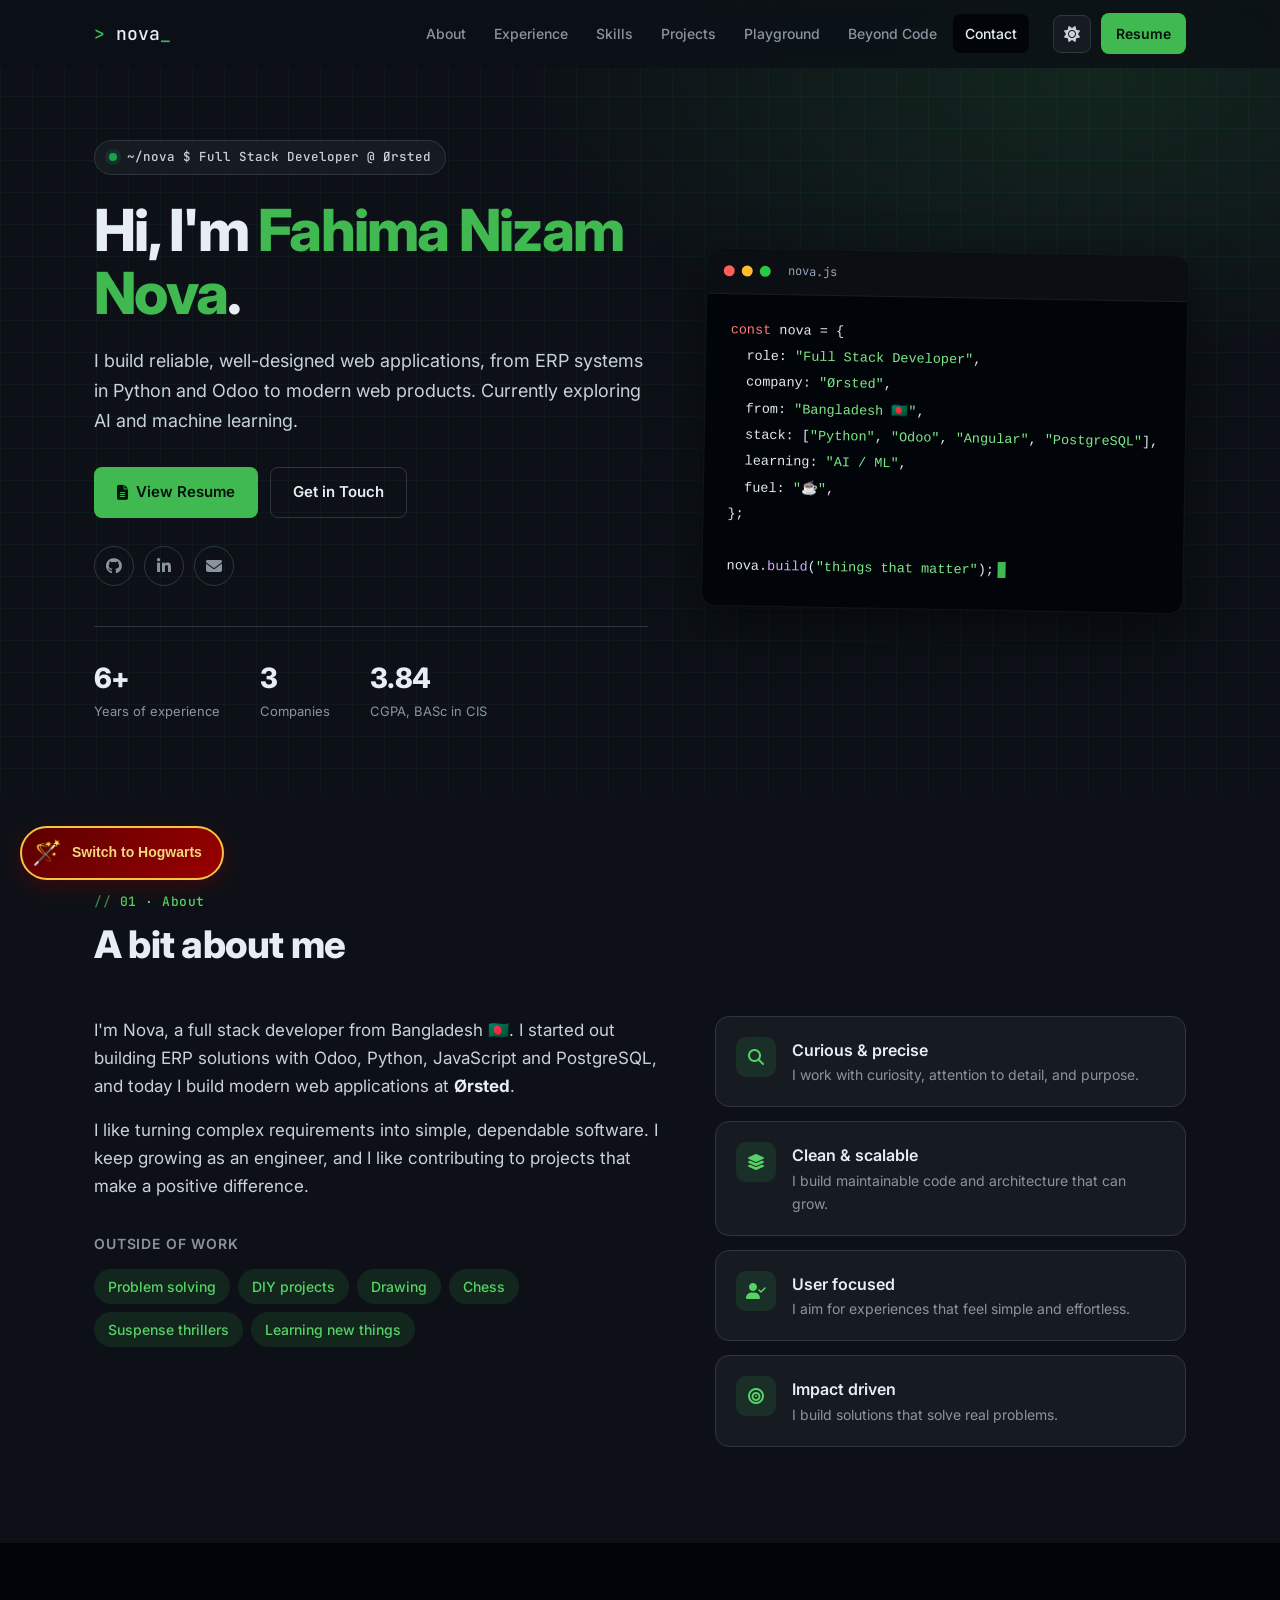
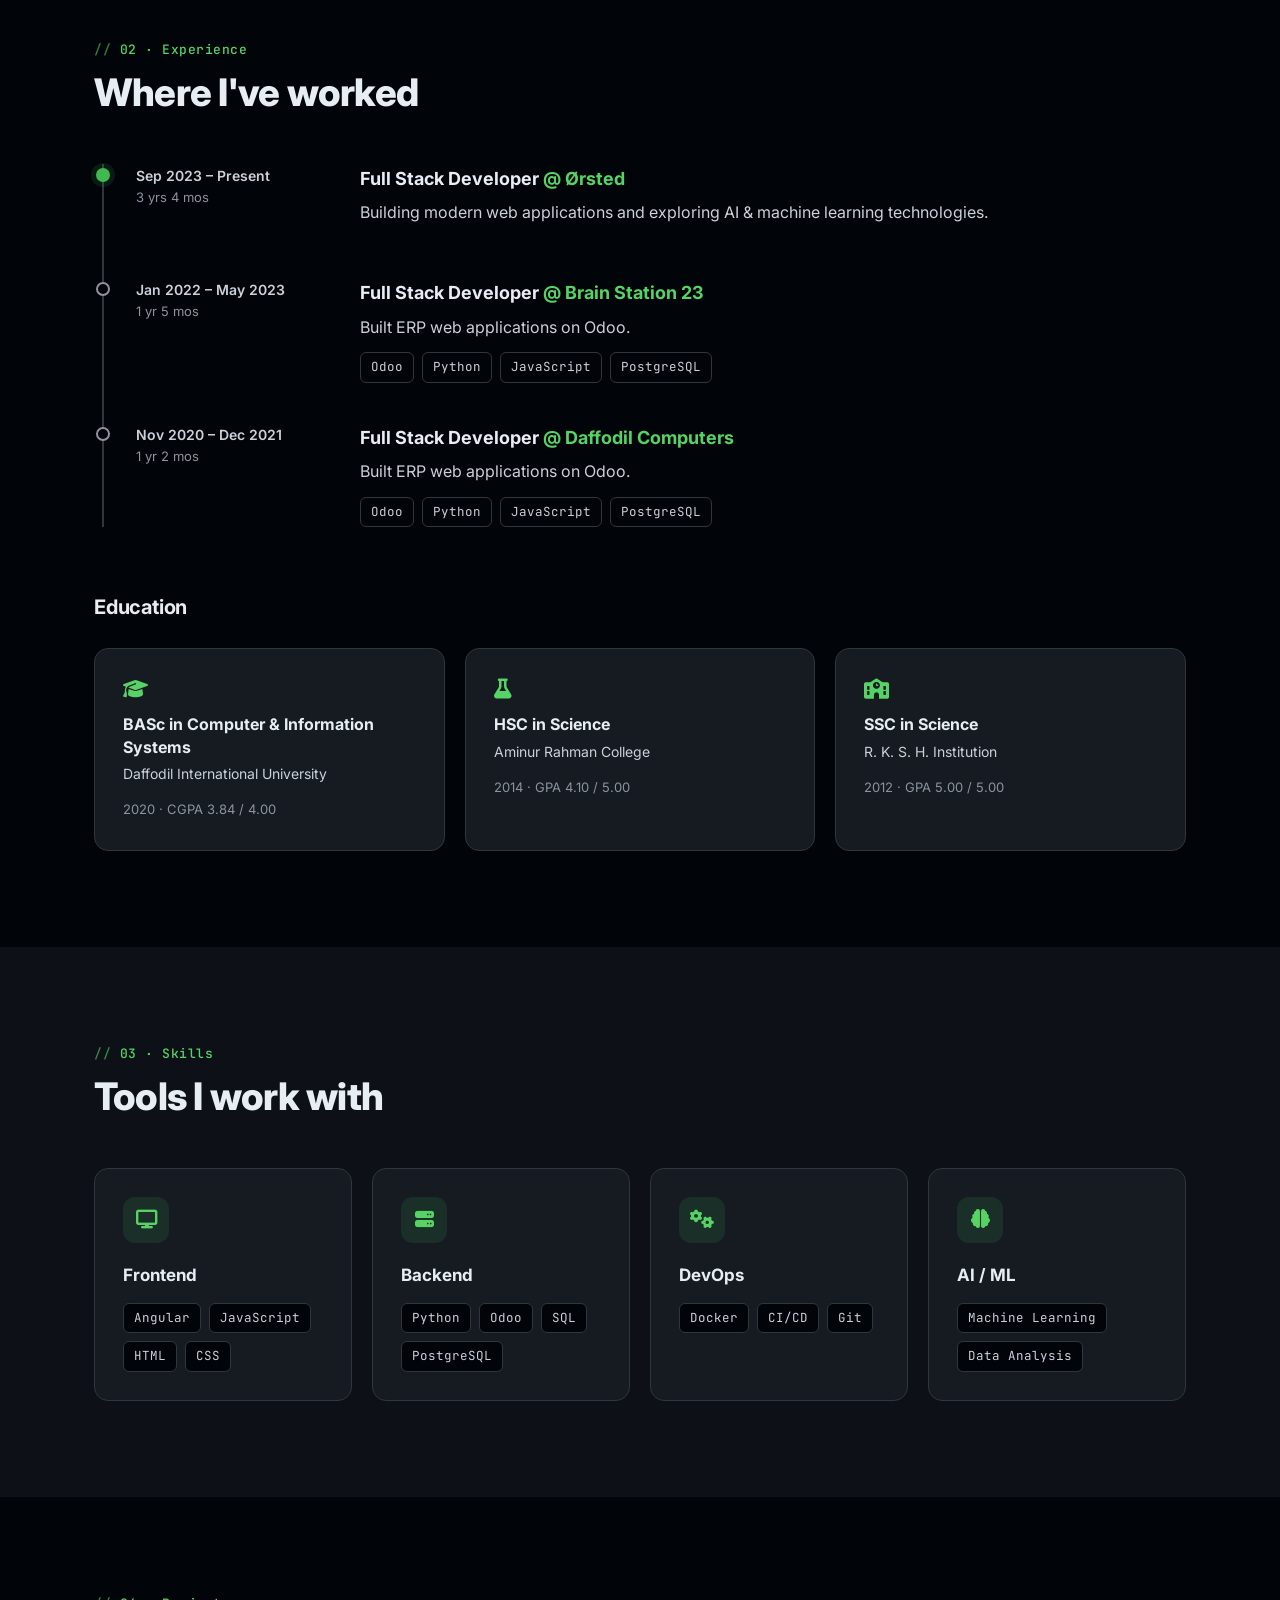
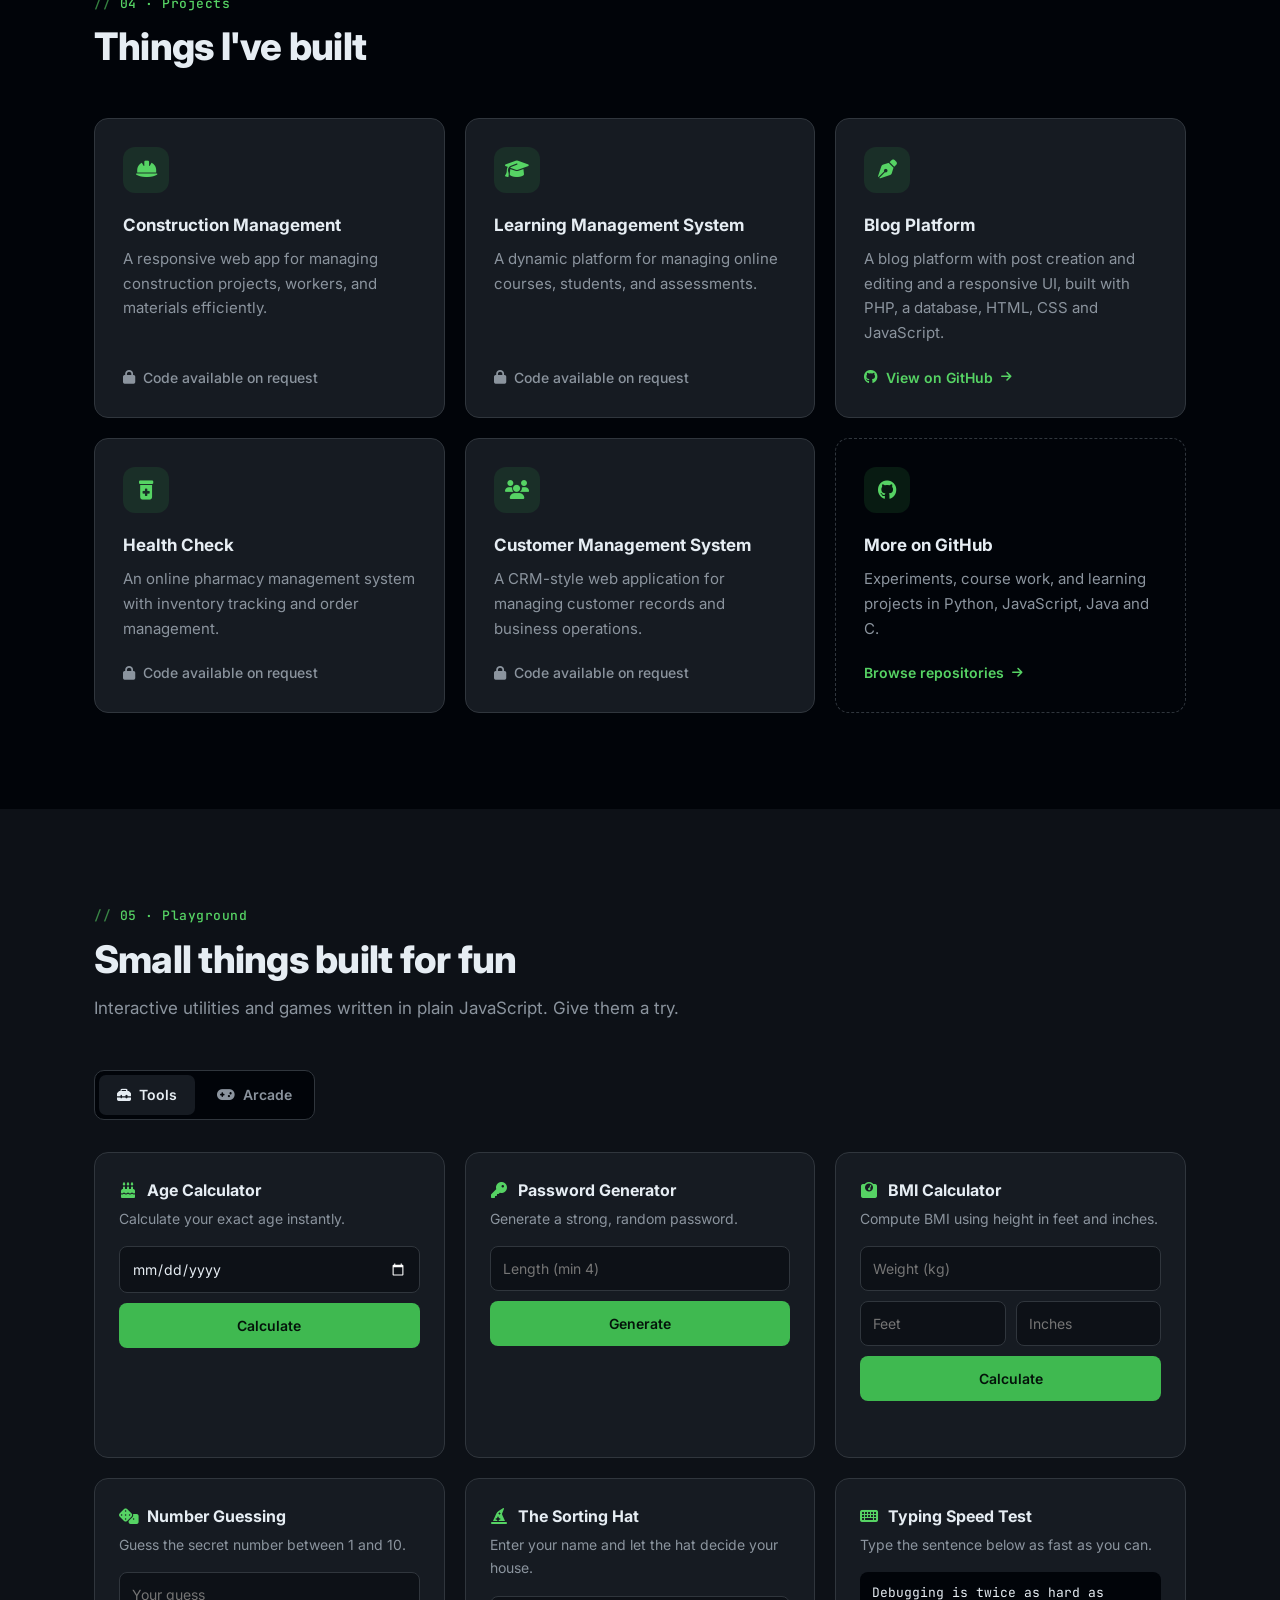
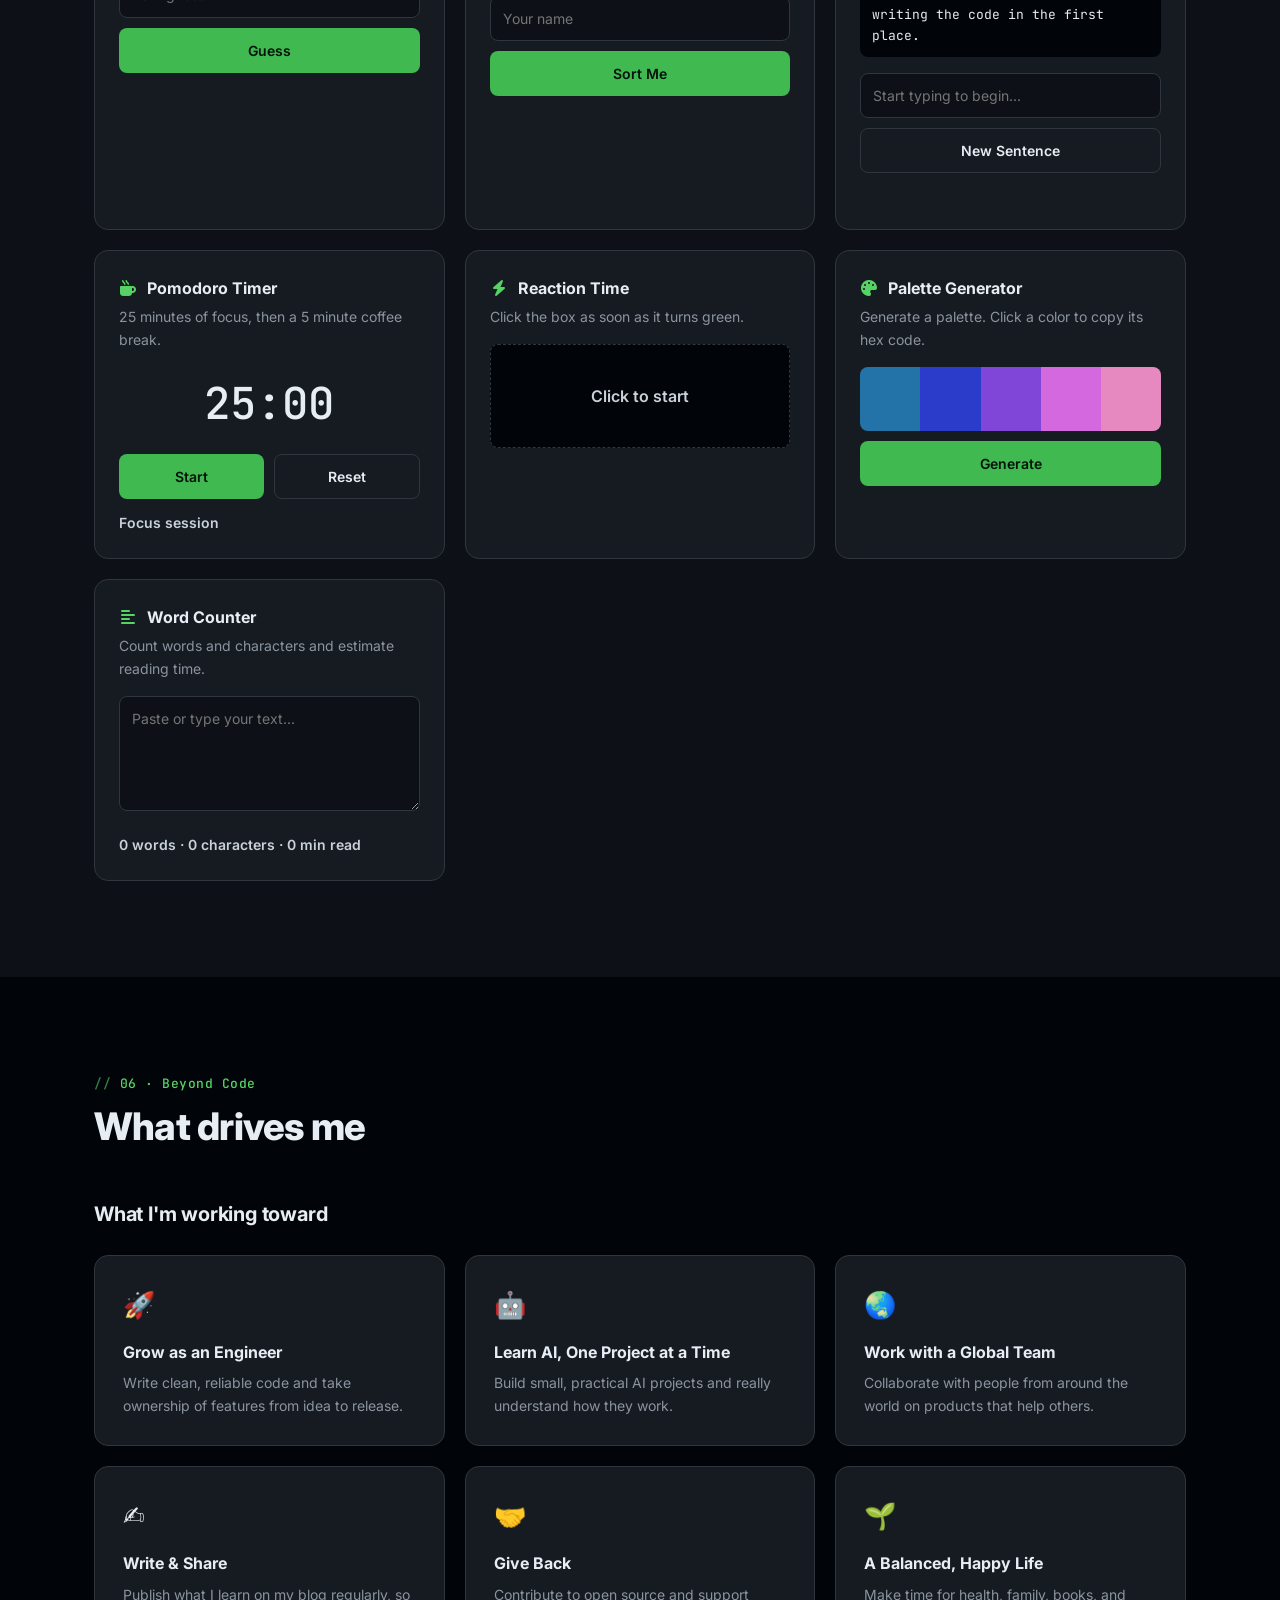
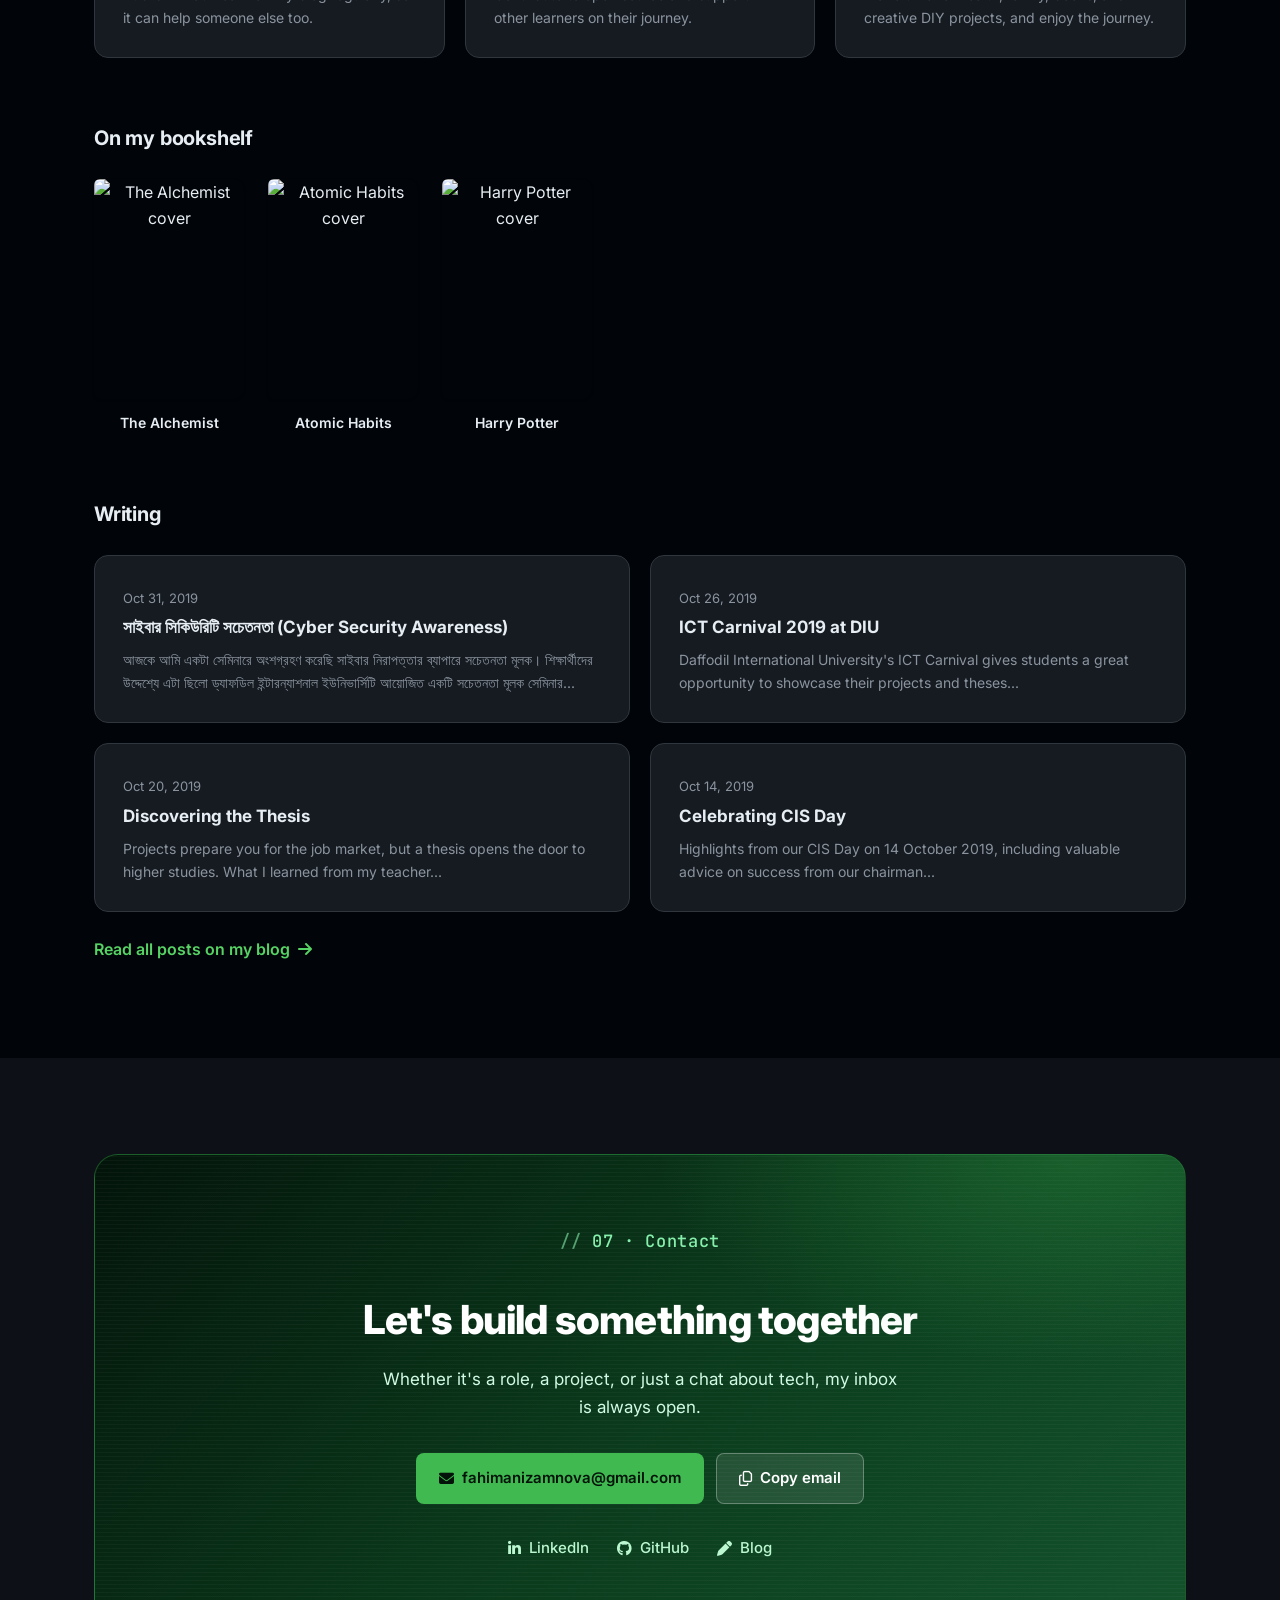
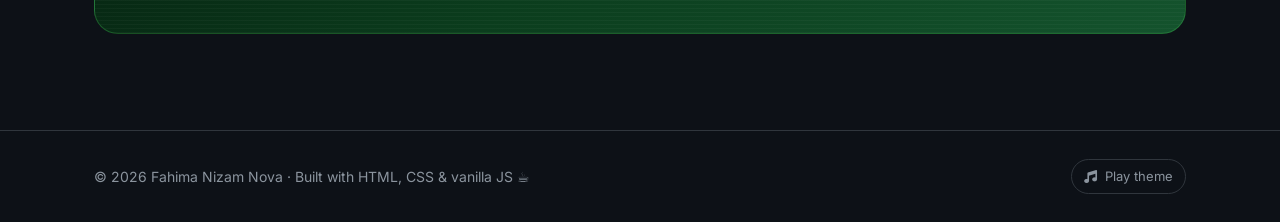
==== commit ce63a89a: "Refactor style switcher implementation and update HTML structure for improved user experience" ====
--- a/index.html
+++ b/index.html
@@ -45,15 +45,6 @@
 <body>
 
   <a class="skip-link" href="#main">Skip to content</a>
-
-  <!-- ================= TEMPLATE SWITCHER ================= -->
-  <div class="template-bar">
-    <span class="template-bar-label">Choose a style:</span>
-    <div class="template-switch" role="group" aria-label="Choose site template">
-      <a href="index.html" data-template="developer" class="active" aria-current="page">💻 Developer</a>
-      <a href="hogwarts.html" data-template="hogwarts">🪄 Hogwarts</a>
-    </div>
-  </div>
 
 
   <!-- ================= NAVBAR ================= -->
@@ -680,6 +671,13 @@
     </div>
   </footer>
 
+  <!-- Style switcher: try the Hogwarts edition -->
+  <a href="hogwarts.html" class="mode-fab mode-fab--hogwarts" data-template="hogwarts"
+    aria-label="Switch to the Hogwarts style">
+    <span class="mode-fab-icon" aria-hidden="true">🪄</span>
+    <span class="mode-fab-label">Switch to Hogwarts</span>
+  </a>
+
   <button class="back-to-top" id="backToTop" aria-label="Back to top"><i class="fas fa-arrow-up"></i></button>
 
   <!-- ================= MODALS ================= -->
--- a/assets/css/pro.css
+++ b/assets/css/pro.css
@@ -80,7 +80,7 @@
 
 html {
     scroll-behavior: smooth;
-    scroll-padding-top: calc(var(--switch-h, 0px) + var(--nav-h) + 12px);
+    scroll-padding-top: calc(var(--nav-h) + 12px);
 }
 
 body {
@@ -253,7 +253,7 @@
 /* ================= NAVBAR ================= */
 .navbar {
     position: fixed;
-    inset: var(--switch-h, 0px) 0 auto 0;
+    inset: 0 0 auto 0;
     height: var(--nav-h);
     z-index: 1000;
     background: color-mix(in srgb, var(--bg) 82%, transparent);
--- a/assets/css/switcher.css
+++ b/assets/css/switcher.css
@@ -1,80 +1,224 @@
-/* ================= TEMPLATE SWITCHER (shared by both templates) ================= */
-/* A slim bar above the navbar: always visible, never covers page content */
-:root {
-    --switch-h: 40px;
-}
-
-.template-bar {
-    position: sticky;
-    top: 0;
-    z-index: 1100;
-    height: var(--switch-h);
-    display: flex;
-    align-items: center;
-    justify-content: center;
-    gap: 12px;
-    padding: 0 12px;
-    background: #010409;
-    border-bottom: 1px solid #21262d;
-    font-family: "Poppins", "Inter", system-ui, sans-serif;
-}
-
-.template-bar-label {
-    color: #8b949e;
-    font-size: 13px;
-    font-weight: 500;
-}
-
-.template-switch {
-    display: flex;
-    gap: 2px;
-    padding: 3px;
-    border-radius: 999px;
-    background: #161b22;
-    border: 1px solid #30363d;
-}
-
-.template-switch a {
+/* ================= STYLE SWITCHER BUTTON (shared by both templates) ================= */
+/* A small floating button that previews the other style. It shows its label on
+   first load and on hover, otherwise it stays a compact circle. */
+.mode-fab {
+    position: fixed;
+    left: 20px;
+    bottom: 20px;
+    z-index: 1500;
     display: inline-flex;
     align-items: center;
-    padding: 4px 14px;
+    height: 54px;
     border-radius: 999px;
-    color: #c9d1d9;
-    font-size: 13px;
-    font-weight: 600;
-    line-height: 1.4;
     text-decoration: none;
     white-space: nowrap;
-    transition: background 0.2s, color 0.2s;
-}
-
-.template-switch a:hover {
-    color: #fff;
-    background: rgba(255, 255, 255, 0.08);
-}
-
-.template-switch a:focus-visible {
-    outline: 2px solid #f5c542;
-    outline-offset: 2px;
-}
-
-.template-switch a[data-template="developer"].active {
-    background: #238636;
-    color: #fff;
-}
-
-.template-switch a[data-template="hogwarts"].active {
-    background: #740001;
+    animation: fab-float 3.5s ease-in-out infinite;
+    transition: box-shadow 0.3s, transform 0.3s;
+}
+
+.mode-fab-icon {
+    flex-shrink: 0;
+    display: grid;
+    place-items: center;
+    width: 50px;
+    height: 50px;
+    font-size: 24px;
+    line-height: 1;
+}
+
+.mode-fab-label {
+    max-width: 0;
+    overflow: hidden;
+    opacity: 0;
+    font-size: 14px;
+    font-weight: 600;
+    transition: max-width 0.45s ease, opacity 0.3s ease, padding 0.45s ease;
+}
+
+.mode-fab:hover .mode-fab-label,
+.mode-fab:focus-visible .mode-fab-label,
+.mode-fab.expanded .mode-fab-label {
+    max-width: 220px;
+    opacity: 1;
+    padding-right: 20px;
+}
+
+.mode-fab:hover {
+    animation-play-state: paused;
+    transform: translateY(-3px);
+}
+
+/* Pulse ring */
+.mode-fab::after {
+    content: "";
+    position: absolute;
+    inset: -2px;
+    border-radius: inherit;
+    border: 2px solid currentColor;
+    opacity: 0;
+    pointer-events: none;
+    animation: fab-pulse 3s ease-out infinite;
+}
+
+.mode-fab:hover::after {
+    animation: none;
+}
+
+/* Hogwarts look (shown on the Developer page) */
+.mode-fab--hogwarts {
+    background: linear-gradient(135deg, #5a0000, #9b0000);
+    border: 2px solid #f5c542;
     color: #f5d77a;
-}
-
-@media (max-width: 480px) {
-    .template-bar-label {
-        display: none;
-    }
-
-    .template-switch a {
-        padding: 4px 12px;
-        font-size: 12.5px;
-    }
-}
+    font-family: "Poppins", sans-serif;
+    box-shadow: 0 6px 20px rgba(116, 0, 1, 0.45), 0 0 0 0 rgba(245, 197, 66, 0);
+}
+
+.mode-fab--hogwarts:hover {
+    box-shadow: 0 10px 28px rgba(116, 0, 1, 0.55), 0 0 18px rgba(245, 197, 66, 0.55);
+}
+
+.mode-fab--hogwarts .mode-fab-icon {
+    animation: fab-wand 4s ease-in-out infinite;
+}
+
+/* Developer look (shown on the Hogwarts page) */
+.mode-fab--developer {
+    background: #0d1117;
+    border: 2px solid #3fb950;
+    color: #3fb950;
+    font-family: "JetBrains Mono", ui-monospace, Menlo, monospace;
+    box-shadow: 0 6px 20px rgba(0, 0, 0, 0.4);
+}
+
+.mode-fab--developer:hover {
+    box-shadow: 0 10px 28px rgba(0, 0, 0, 0.5), 0 0 18px rgba(63, 185, 80, 0.55);
+}
+
+.mode-fab--developer .mode-fab-label {
+    font-size: 13px;
+}
+
+.mode-fab-cursor {
+    animation: fab-blink 1s steps(1) infinite;
+}
+
+.mode-fab:focus-visible {
+    outline: 3px solid currentColor;
+    outline-offset: 4px;
+}
+
+/* Clicked (browsers without page transitions): quick icon spin */
+.mode-fab.launching .mode-fab-icon {
+    animation: fab-spin 0.15s ease-in forwards;
+}
+
+/* Switching pages: the new style grows out of the button as a circle.
+   Browsers that support cross-document view transitions keep the old page
+   on screen until the new one is ready, so there is no blank flash. */
+@view-transition {
+    navigation: auto;
+}
+
+::view-transition-old(root) {
+    animation: none;
+}
+
+::view-transition-new(root) {
+    animation: mode-reveal 0.35s cubic-bezier(0.4, 0, 0.2, 1);
+}
+
+@keyframes mode-reveal {
+    from {
+        clip-path: circle(0 at 47px calc(100% - 47px));
+    }
+
+    to {
+        clip-path: circle(150vmax at 47px calc(100% - 47px));
+    }
+}
+
+@keyframes fab-float {
+
+    0%,
+    100% {
+        transform: translateY(0);
+    }
+
+    50% {
+        transform: translateY(-5px);
+    }
+}
+
+@keyframes fab-pulse {
+    0% {
+        opacity: 0.7;
+        transform: scale(1);
+    }
+
+    70%,
+    100% {
+        opacity: 0;
+        transform: scale(1.35);
+    }
+}
+
+@keyframes fab-wand {
+
+    0%,
+    70%,
+    100% {
+        transform: rotate(0deg);
+    }
+
+    76% {
+        transform: rotate(-18deg);
+    }
+
+    82% {
+        transform: rotate(14deg);
+    }
+
+    88% {
+        transform: rotate(-8deg);
+    }
+}
+
+@keyframes fab-blink {
+    50% {
+        opacity: 0;
+    }
+}
+
+@keyframes fab-spin {
+    to {
+        transform: rotate(360deg) scale(1.3);
+    }
+}
+
+@media (max-width: 640px) {
+    .mode-fab {
+        left: 14px;
+        bottom: 14px;
+        height: 48px;
+    }
+
+    .mode-fab-icon {
+        width: 44px;
+        height: 44px;
+        font-size: 21px;
+    }
+}
+
+@media (prefers-reduced-motion: reduce) {
+    @view-transition {
+        navigation: none;
+    }
+
+
+    .mode-fab,
+    .mode-fab::after,
+    .mode-fab-icon,
+    .mode-fab-cursor {
+        animation: none !important;
+    }
+}
